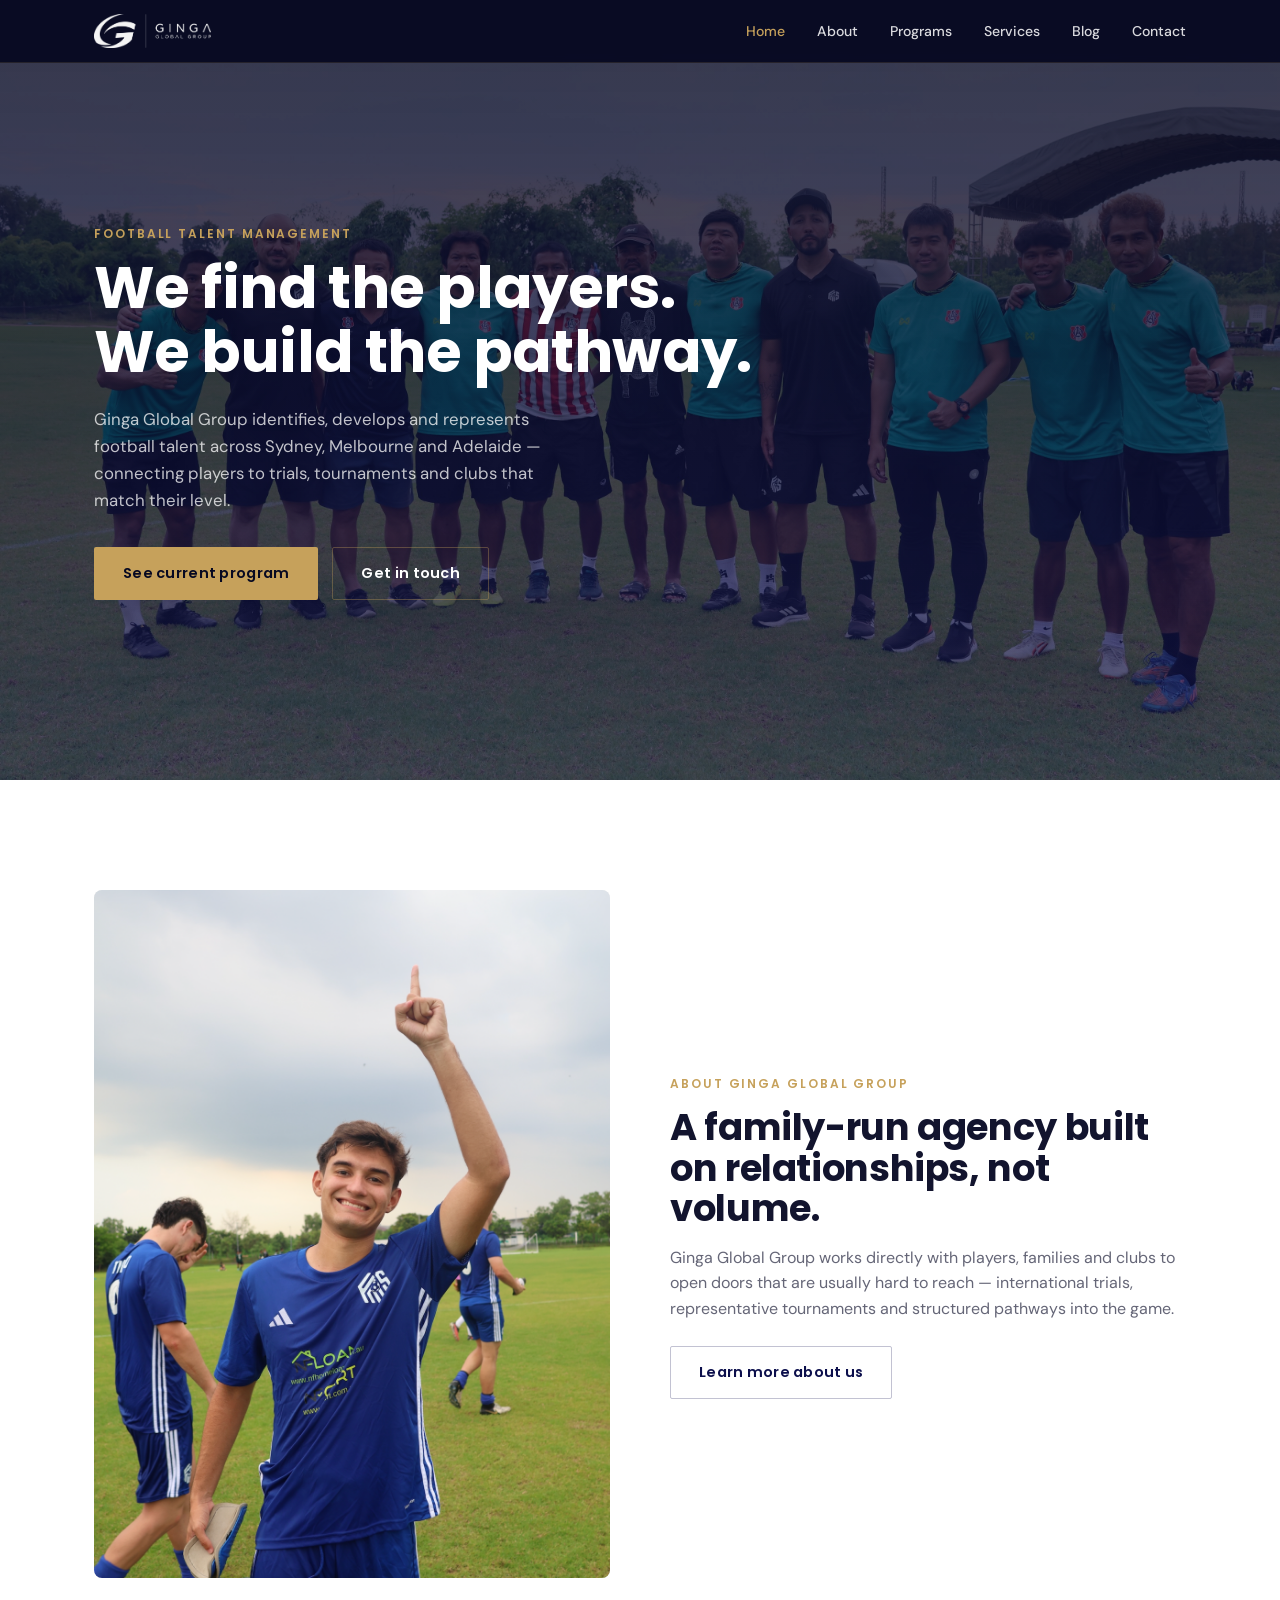
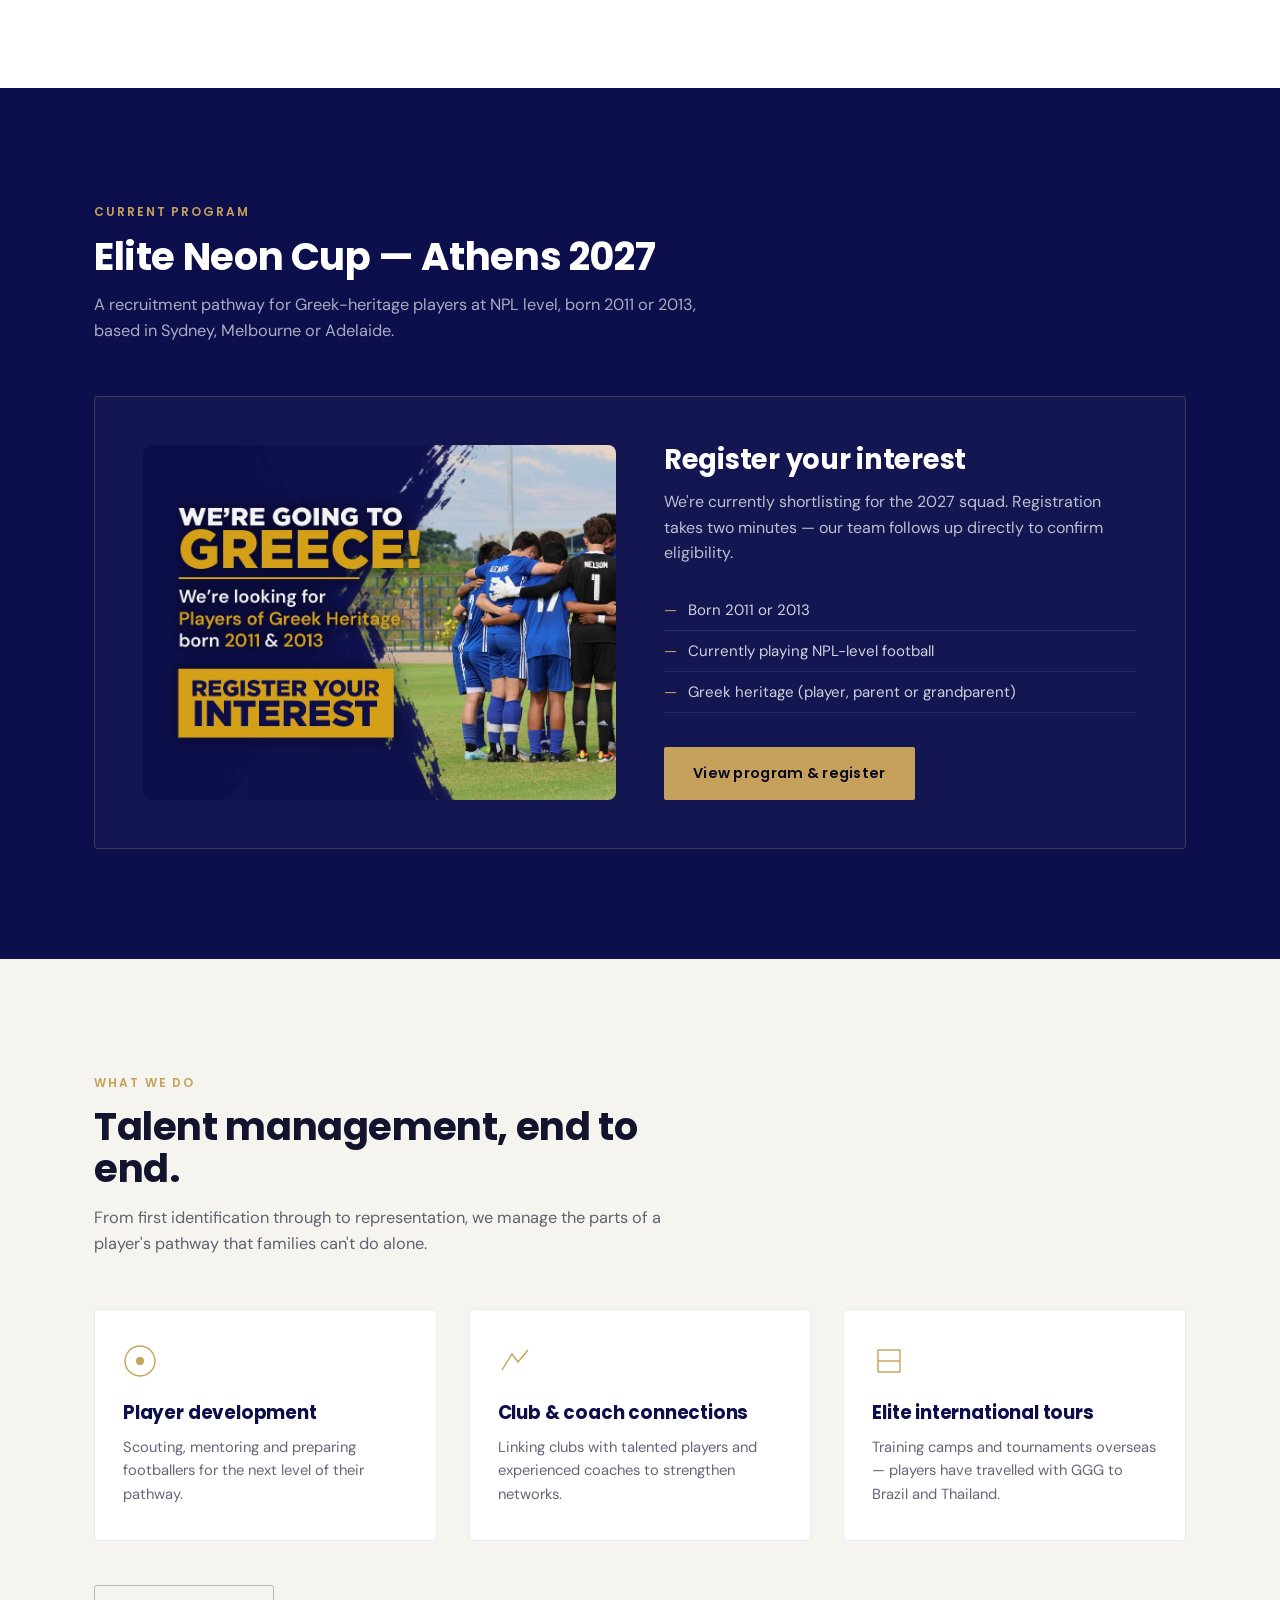
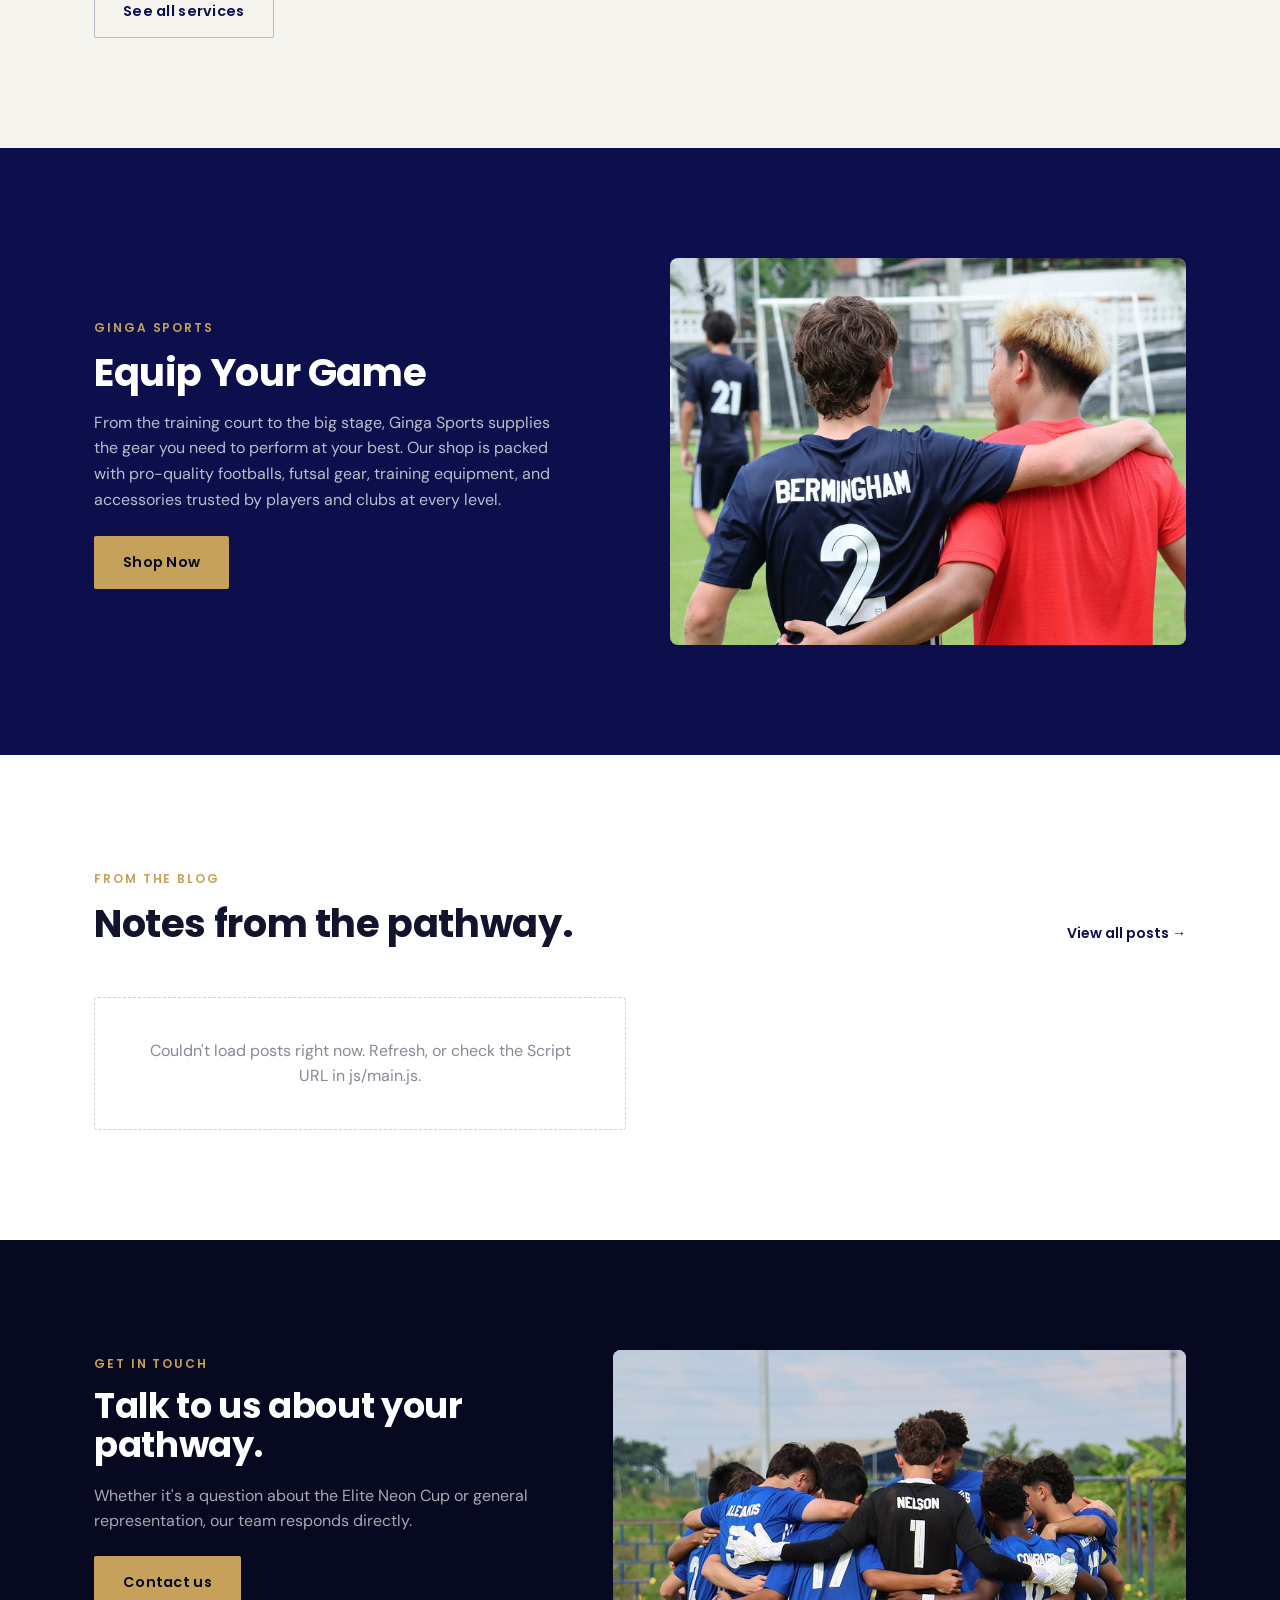
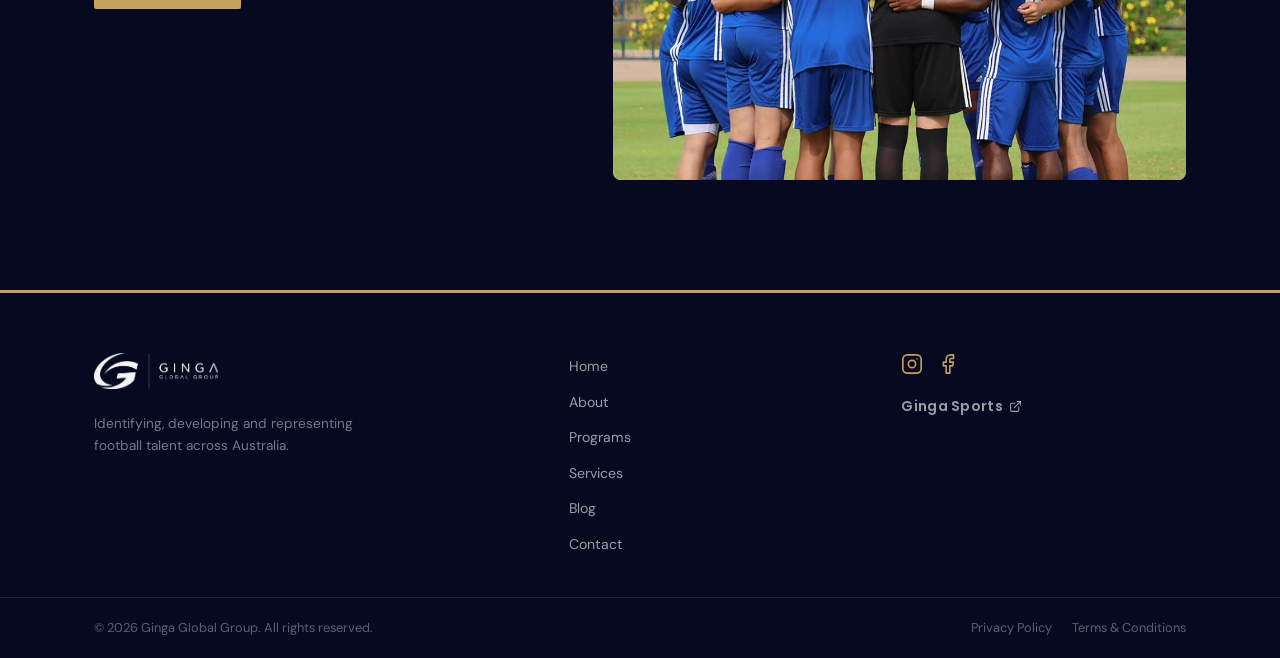
==== index.html @ 96facc1e "Add site-wide footer and Privacy Policy / Terms & Conditions pages - New .site-footer: navy bg, gold" ====
<!DOCTYPE html>
<html lang="en">
<head>
<meta charset="UTF-8">
<link rel="icon" type="image/png" href="/favicon.png">
<meta name="viewport" content="width=device-width, initial-scale=1.0">
<title>Ginga Global Group | Football Talent Management</title>
<meta name="description" content="Ginga Global Group identifies, develops and represents football talent across Sydney, Melbourne and Adelaide.">
<link rel="preconnect" href="https://fonts.googleapis.com">
<link rel="preconnect" href="https://fonts.gstatic.com" crossorigin>
<link href="https://fonts.googleapis.com/css2?family=Poppins:wght@500;600;700;800&family=DM+Sans:wght@400;500;700&display=swap" rel="stylesheet">
<link rel="stylesheet" href="css/style.css">
</head>
<body>

<header>
  <nav class="nav">
    <a href="/" class="logo-link">
      <img src="images/logo.png" alt="Ginga Global Group logo" class="logo-img" onerror="this.style.display='none'; this.nextElementSibling.style.display='inline-block';">
      <span class="logo-text" style="display:none;">GINGA <span>GLOBAL GROUP</span></span>
    </a>
    <ul class="nav-links">
      <li><a href="/" class="active">Home</a></li>
      <li><a href="about">About</a></li>
      <li><a href="programs">Programs</a></li>
      <li><a href="services">Services</a></li>
      <li><a href="blog">Blog</a></li>
      <li><a href="contact">Contact</a></li>
    </ul>
    <button class="nav-toggle" id="navToggle" aria-label="Open menu"><span></span><span></span><span></span></button>
  </nav>
</header>

<section class="hero" style="background: linear-gradient(to bottom, rgba(7,9,33,0.80) 0%, rgba(12,15,76,0.65) 100%), url('images/home-hero-bg.jpg') center/cover no-repeat;">
  <div class="wrap" style="grid-template-columns:1fr;">
    <div style="max-width:680px;">
      <span class="eyebrow">Football Talent Management</span>
      <h1>We find the players.<br>We build the pathway.</h1>
      <p>Ginga Global Group identifies, develops and represents football talent across Sydney, Melbourne and Adelaide — connecting players to trials, tournaments and clubs that match their level.</p>
      <div class="hero-actions">
        <a href="elite-neon-cup" class="btn btn-gold">See current program</a>
        <a href="contact" class="btn btn-outline">Get in touch</a>
      </div>
    </div>
  </div>
</section>

<section class="about">
  <div class="wrap">
    <div class="about-grid">
      <div class="img-slot" style="--ar:3/4;">
        <img src="images/home-about.webp" alt="Ginga Global Group players training" style="object-position: center top;" onerror="this.style.display='none'; this.nextElementSibling.style.display='flex';">
        <div class="img-slot-label"><b>images/home-about.webp</b><span>1000×750px</span></div>
      </div>
      <div>
        <span class="eyebrow">About Ginga Global Group</span>
        <h2 style="font-size:clamp(1.8rem,3vw,2.3rem); margin-bottom:16px;">A family-run agency built on relationships, not volume.</h2>
        <p style="color:rgba(18,20,46,0.65);">Ginga Global Group works directly with players, families and clubs to open doors that are usually hard to reach — international trials, representative tournaments and structured pathways into the game.</p>
        <a href="about" class="btn btn-outline-dark" style="margin-top:24px;">Learn more about us</a>
      </div>
    </div>
  </div>
</section>

<section class="programs" id="programs">
  <div class="wrap light-on-dark">
    <div class="sec-head">
      <span class="eyebrow">Current Program</span>
      <h2>Elite Neon Cup — Athens 2027</h2>
      <p>A recruitment pathway for Greek-heritage players at NPL level, born 2011 or 2013, based in Sydney, Melbourne or Adelaide.</p>
    </div>
    <div class="program-card">
      <div class="img-slot" style="--ar:4/3;">
        <img src="images/home-elite-neon-cup.jpg" alt="Elite Neon Cup players" style="object-position: 11% 41%;" onerror="this.style.display='none'; this.nextElementSibling.style.display='flex';">
        <div class="img-slot-label"><b>images/home-elite-neon-cup.jpg</b><span>800×600px</span></div>
      </div>
      <div>
        <h3>Register your interest</h3>
        <p>We're currently shortlisting for the 2027 squad. Registration takes two minutes — our team follows up directly to confirm eligibility.</p>
        <ul class="criteria-list">
          <li>Born 2011 or 2013</li>
          <li>Currently playing NPL-level football</li>
          <li>Greek heritage (player, parent or grandparent)</li>
        </ul>
        <a href="elite-neon-cup" class="btn btn-gold" style="margin-top:10px;">View program &amp; register</a>
      </div>
    </div>
  </div>
</section>

<section class="services">
  <div class="wrap">
    <div class="sec-head">
      <span class="eyebrow">What We Do</span>
      <h2>Talent management, end to end.</h2>
      <p>From first identification through to representation, we manage the parts of a player's pathway that families can't do alone.</p>
    </div>
    <div class="service-grid">
      <div class="service-card">
        <svg class="service-mark" viewBox="0 0 34 34" fill="none"><circle cx="17" cy="17" r="15" stroke="#C6A15B" stroke-width="1.4"/><circle cx="17" cy="17" r="4" fill="#C6A15B"/></svg>
        <h3>Player development</h3>
        <p>Scouting, mentoring and preparing footballers for the next level of their pathway.</p>
      </div>
      <div class="service-card">
        <svg class="service-mark" viewBox="0 0 34 34" fill="none"><path d="M4 26 L14 10 L20 18 L30 6" stroke="#C6A15B" stroke-width="1.4" fill="none"/></svg>
        <h3>Club &amp; coach connections</h3>
        <p>Linking clubs with talented players and experienced coaches to strengthen networks.</p>
      </div>
      <div class="service-card">
        <svg class="service-mark" viewBox="0 0 34 34" fill="none"><rect x="6" y="6" width="22" height="22" stroke="#C6A15B" stroke-width="1.4"/><line x1="6" y1="17" x2="28" y2="17" stroke="#C6A15B" stroke-width="1.4"/></svg>
        <h3>Elite international tours</h3>
        <p>Training camps and tournaments overseas — players have travelled with GGG to Brazil and Thailand.</p>
      </div>
    </div>
    <a href="services" class="btn btn-outline-dark" style="margin-top:44px;">See all services</a>
  </div>
</section>

<section class="equip">
  <div class="wrap light-on-dark">
    <div class="equip-grid">
      <div>
        <span class="eyebrow">Ginga Sports</span>
        <h2>Equip Your Game</h2>
        <p>From the training court to the big stage, Ginga Sports supplies the gear you need to perform at your best. Our shop is packed with pro-quality footballs, futsal gear, training equipment, and accessories trusted by players and clubs at every level.</p>
        <a href="https://gingasports.com.au" class="btn btn-gold" style="margin-top:24px;" target="_blank" rel="noopener noreferrer">Shop Now</a>
      </div>
      <div class="img-slot" style="--ar:4/3;">
        <img src="images/home-equip.png" alt="Ginga Sports equipment" style="object-position: 61% 13%;" onerror="this.style.display='none'; this.nextElementSibling.style.display='flex';">
        <div class="img-slot-label"><b>images/home-equip.png</b><span>800×600px</span></div>
      </div>
    </div>
  </div>
</section>

<section class="blog">
  <div class="wrap">
    <div class="sec-head-row">
      <div class="sec-head" style="margin-bottom:0;">
        <span class="eyebrow">From the Blog</span>
        <h2>Notes from the pathway.</h2>
      </div>
      <a href="blog" class="btn-text">View all posts →</a>
    </div>
    <div class="blog-grid" id="blogGrid">
      <div class="blog-empty">Loading posts…</div>
    </div>
  </div>
</section>

<section class="contact">
  <div class="wrap">
    <div class="contact-info">
      <span class="eyebrow">Get In Touch</span>
      <h2 style="font-size:clamp(1.7rem,3vw,2.2rem); margin-bottom:18px;">Talk to us about your pathway.</h2>
      <p>Whether it's a question about the Elite Neon Cup or general representation, our team responds directly.</p>
      <a href="contact" class="btn btn-gold">Contact us</a>
    </div>
    <div class="img-slot" style="--ar:4/3;">
      <img src="images/home-contact.jpg" alt="Ginga Global Group team" style="object-position: 51% 27%;" onerror="this.style.display='none'; this.nextElementSibling.style.display='flex';">
      <div class="img-slot-label"><b>images/home-contact.jpg</b><span>800×600px</span></div>
    </div>
  </div>
</section>

<footer class="site-footer">
  <div class="footer-top">
    <div class="wrap footer-grid">
      <div class="footer-brand">
        <a href="/" class="logo-link">
          <img src="images/logo.png" alt="Ginga Global Group" class="logo-img" onerror="this.style.display='none'; this.nextElementSibling.style.display='inline-block';">
          <span class="logo-text" style="display:none;">GINGA <span>GLOBAL GROUP</span></span>
        </a>
        <p class="footer-tagline">Identifying, developing and representing football talent across Australia.</p>
      </div>
      <nav class="footer-nav" aria-label="Footer">
        <ul>
          <li><a href="/">Home</a></li>
          <li><a href="about">About</a></li>
          <li><a href="programs">Programs</a></li>
          <li><a href="services">Services</a></li>
          <li><a href="blog">Blog</a></li>
          <li><a href="contact">Contact</a></li>
        </ul>
      </nav>
      <div class="footer-connect">
        <div class="footer-social">
          <a href="https://instagram.com/gingaglobalgroup" target="_blank" rel="noopener noreferrer" aria-label="Instagram" class="footer-icon">
            <svg width="22" height="22" viewBox="0 0 24 24" fill="none" stroke="currentColor" stroke-width="1.75" stroke-linecap="round" stroke-linejoin="round" aria-hidden="true"><rect x="2" y="2" width="20" height="20" rx="5" ry="5"/><circle cx="12" cy="12" r="4"/><circle cx="17.5" cy="6.5" r="0.75" fill="currentColor" stroke="none"/></svg>
          </a>
          <a href="https://facebook.com/gingaglobalgroup" target="_blank" rel="noopener noreferrer" aria-label="Facebook" class="footer-icon">
            <svg width="22" height="22" viewBox="0 0 24 24" fill="none" stroke="currentColor" stroke-width="1.75" stroke-linecap="round" stroke-linejoin="round" aria-hidden="true"><path d="M18 2h-3a5 5 0 0 0-5 5v3H7v4h3v8h4v-8h3l1-4h-4V7a1 1 0 0 1 1-1h3z"/></svg>
          </a>
        </div>
        <a href="https://gingasports.com.au" target="_blank" rel="noopener noreferrer" class="footer-external">
          Ginga Sports
          <svg width="13" height="13" viewBox="0 0 24 24" fill="none" stroke="currentColor" stroke-width="2" stroke-linecap="round" stroke-linejoin="round" aria-hidden="true"><path d="M18 13v6a2 2 0 0 1-2 2H5a2 2 0 0 1-2-2V8a2 2 0 0 1 2-2h6"/><polyline points="15 3 21 3 21 9"/><line x1="10" y1="14" x2="21" y2="3"/></svg>
        </a>
      </div>
    </div>
  </div>
  <div class="footer-bottom">
    <div class="wrap footer-bottom-inner">
      <p>&copy; 2026 Ginga Global Group. All rights reserved.</p>
      <div class="footer-legal">
        <a href="privacy-policy">Privacy Policy</a>
        <a href="terms-conditions">Terms &amp; Conditions</a>
      </div>
    </div>
  </div>
</footer>

<script src="js/main.js"></script>
<script src="js/blog.js"></script>
</body>
</html>
---- css/style.css ----
:root{
  --navy: #0C0F4C;
  --navy-deep: #070921;
  --white: #FFFFFF;
  --cream: #F5F4EF;
  --gold: #C6A15B;
  --gold-soft: rgba(198,161,91,0.35);
  --ink: #12142E;
  --font-head: 'Poppins', 'Gotham', sans-serif;
  --font-body: 'DM Sans', sans-serif;
}

*{margin:0;padding:0;box-sizing:border-box;}
html{scroll-behavior:smooth;}
body{
  font-family:var(--font-body);
  color:var(--ink);
  background:var(--white);
  line-height:1.6;
  -webkit-font-smoothing:antialiased;
}
h1,h2,h3,h4{font-family:var(--font-head); line-height:1.1; letter-spacing:-0.01em;}
a{color:inherit;text-decoration:none;}
img{max-width:100%;display:block;}
section{position:relative;}
.wrap{max-width:1140px;margin:0 auto;padding:0 24px;}
.eyebrow{
  font-family:var(--font-head);
  font-size:0.75rem;
  font-weight:600;
  letter-spacing:0.16em;
  text-transform:uppercase;
  color:var(--gold);
  display:inline-block;
  margin-bottom:14px;
}
.btn{
  display:inline-flex;
  align-items:center;
  gap:8px;
  padding:14px 28px;
  border-radius:2px;
  font-family:var(--font-head);
  font-weight:600;
  font-size:0.9rem;
  letter-spacing:0.02em;
  cursor:pointer;
  border:1px solid transparent;
  transition:all .2s ease;
}
.btn-gold{background:var(--gold); color:var(--navy-deep);}
.btn-gold:hover{background:#d6b476;}
.btn-outline{background:transparent; border-color:var(--gold-soft); color:var(--white);}
.btn-outline:hover{border-color:var(--gold); background:rgba(198,161,91,0.08);}
.btn-outline-dark{background:transparent; border:1px solid rgba(12,15,76,0.25); color:var(--navy);}
.btn-outline-dark:hover{border-color:var(--navy);}
.btn-text{font-family:var(--font-head); font-weight:600; font-size:0.88rem; color:var(--navy); display:inline-flex; align-items:center; gap:6px;}
.light-on-dark .btn-text{color:var(--gold);}

/* ---------- header ---------- */
header{
  position:fixed; top:0; left:0; right:0; z-index:100;
  background:rgba(7,9,33,0.94);
  backdrop-filter:blur(6px);
  border-bottom:1px solid rgba(198,161,91,0.15);
}
.nav{display:flex; align-items:center; justify-content:space-between; padding:14px 24px; max-width:1140px; margin:0 auto;}
.logo-link{display:flex; align-items:center; gap:10px;}
.logo-img{height:34px; width:auto; display:block;}
.logo-text{font-family:var(--font-head); font-weight:700; color:var(--white); font-size:1rem; letter-spacing:0.04em;}
.logo-text span{color:var(--gold);}
.nav-links{display:flex; gap:32px; list-style:none;}
.nav-links a{color:var(--white); font-size:0.88rem; font-weight:500; opacity:0.85; transition:opacity .2s;}
.nav-links a:hover, .nav-links a.active{opacity:1; color:var(--gold);}
.nav-toggle{display:none; flex-direction:column; gap:5px; cursor:pointer; background:none; border:none;}
.nav-toggle span{width:22px; height:2px; background:var(--white);}

/* ---------- page header (inner pages) ---------- */
.page-hero{
  background:linear-gradient(180deg, var(--navy-deep), var(--navy) 90%);
  color:var(--white);
  padding:160px 0 80px;
}
.page-hero h1{font-size:clamp(2.1rem,4vw,3rem); font-weight:700; margin-bottom:16px;}
.page-hero p{color:rgba(255,255,255,0.7); max-width:560px; font-size:1.02rem;}
.breadcrumb{font-size:0.8rem; color:rgba(255,255,255,0.5); margin-bottom:18px;}
.breadcrumb a{color:var(--gold);}

/* ---------- hero (home) ---------- */
.hero{
  background:linear-gradient(180deg, var(--navy-deep), var(--navy) 60%, var(--navy));
  color:var(--white);
  padding:220px 0 180px;
  overflow:hidden;
}
.hero .wrap{display:grid; grid-template-columns:1.1fr 0.9fr; gap:40px; align-items:center;}
.hero h1{font-size:clamp(2.4rem, 5vw, 3.6rem); font-weight:700; margin-bottom:22px;}
.hero p{font-size:1.05rem; color:rgba(255,255,255,0.75); max-width:480px; margin-bottom:34px;}
.hero-actions{display:flex; gap:14px; flex-wrap:wrap;}
.pitch-graphic{position:relative; height:380px;}
.pitch-graphic svg{width:100%; height:100%;}

/* ---------- section headings ---------- */
.sec-head{max-width:620px; margin-bottom:52px;}
.sec-head h2{font-size:clamp(1.8rem,3vw,2.4rem); font-weight:700;}
.sec-head p{color:rgba(18,20,46,0.65); margin-top:14px; font-size:1.02rem;}
.sec-head-row{display:flex; justify-content:space-between; align-items:flex-end; gap:24px; margin-bottom:52px; flex-wrap:wrap;}
.light-on-dark .sec-head h2, .light-on-dark .sec-head p{color:var(--white);}
.light-on-dark .sec-head p{color:rgba(255,255,255,0.65);}

/* ---------- image placeholder system ---------- */
.img-slot{
  position:relative;
  aspect-ratio:var(--ar, 4/3);
  border-radius:8px;
  overflow:hidden;
  background:var(--cream);
}
.img-slot img{width:100%; height:100%; object-fit:cover; display:block;}
.img-slot-label{
  display:none;
  position:absolute; inset:0;
  align-items:center; justify-content:center; flex-direction:column; gap:4px;
  text-align:center; padding:16px;
  background:var(--cream);
  color:var(--navy);
  font-size:0.78rem;
}
.img-slot-label b{font-family:var(--font-head); font-size:0.72rem; letter-spacing:0.04em; color:var(--navy);}
.img-slot-label span{color:rgba(18,20,46,0.5); font-size:0.7rem;}
.light-on-dark .img-slot{background:rgba(255,255,255,0.04);}
.light-on-dark .img-slot-label{background:rgba(255,255,255,0.04); color:var(--white);}
.light-on-dark .img-slot-label span{color:rgba(255,255,255,0.45);}

/* ---------- about ---------- */
.about{padding:110px 0; background:var(--white);}
.about-grid{display:grid; grid-template-columns:1fr 1fr; gap:60px; align-items:center;}
.about-stat{border-top:1px solid rgba(12,15,76,0.12); padding-top:16px; margin-top:26px;}
.about-stat b{font-family:var(--font-head); display:block; font-size:1.6rem; color:var(--navy);}
.about-stat span{font-size:0.85rem; color:rgba(18,20,46,0.55);}
.stat-row{display:grid; grid-template-columns:1fr 1fr; gap:20px; margin-top:30px;}

.team-grid{display:grid; grid-template-columns:1fr 1fr; gap:40px; margin-top:20px;}
.team-card h3{font-size:1.25rem; color:var(--navy); margin:18px 0 2px;}
.team-card .role{color:var(--gold); font-size:0.8rem; font-weight:600; letter-spacing:0.06em; text-transform:uppercase; margin-bottom:14px; display:block;}
.team-card p{font-size:0.92rem; color:rgba(18,20,46,0.65);}

.story-grid{display:grid; grid-template-columns:1fr 1fr; gap:32px; margin-top:20px;}
.story-card{border:1px solid rgba(12,15,76,0.1); border-radius:4px; overflow:hidden;}
.story-card .story-body{padding:24px;}
.story-card h3{font-size:1.1rem; color:var(--navy);}
.story-card .meta{font-size:0.78rem; color:var(--gold); margin:4px 0 12px; font-weight:600; letter-spacing:0.03em;}
.story-card p{font-size:0.88rem; color:rgba(18,20,46,0.65);}

/* ---------- programs ---------- */
.programs{background:var(--navy); color:var(--white); padding:110px 0;}
.program-card{
  background:rgba(255,255,255,0.03);
  border:1px solid rgba(198,161,91,0.25);
  border-radius:4px;
  padding:48px;
  display:grid;
  grid-template-columns:1fr 1fr;
  gap:48px;
}
.program-card h3{font-size:1.7rem; margin-bottom:14px;}
.program-card p{color:rgba(255,255,255,0.72); margin-bottom:20px;}
.criteria-list{list-style:none; margin:24px 0;}
.criteria-list li{padding:8px 0 8px 24px; position:relative; color:rgba(255,255,255,0.8); font-size:0.94rem; border-bottom:1px solid rgba(255,255,255,0.08);}
.criteria-list li:before{content:"—"; position:absolute; left:0; color:var(--gold);}

/* ---------- forms ---------- */
form{display:flex; flex-direction:column; gap:14px;}
.form-row{display:grid; grid-template-columns:1fr 1fr; gap:14px;}
label{font-size:0.78rem; font-weight:500; letter-spacing:0.03em; text-transform:uppercase; color:rgba(255,255,255,0.55); margin-bottom:4px; display:block;}
input, select, textarea{
  width:100%;
  padding:12px 14px;
  background:rgba(255,255,255,0.06);
  border:1px solid rgba(255,255,255,0.18);
  border-radius:2px;
  color:var(--white);
  font-family:var(--font-body);
  font-size:0.94rem;
}
input::placeholder, textarea::placeholder{color:rgba(255,255,255,0.35);}
input:focus, select:focus, textarea:focus{outline:2px solid var(--gold); outline-offset:1px; border-color:var(--gold);}
select option{color:#111;}
.checkbox-row{display:flex; align-items:flex-start; gap:10px;}
.checkbox-row input{width:auto; margin-top:3px;}
.checkbox-row label{text-transform:none; font-size:0.85rem; color:rgba(255,255,255,0.7); letter-spacing:0;}
.form-status{font-size:0.85rem; min-height:20px; padding-top:4px;}
.form-status.ok{color:#7fd39a;}
.form-status.err{color:#e08787;}
.honeypot{position:absolute; left:-9999px;}

/* dark-form-on-light variant (used on light-background pages) */
.form-dark label{color:rgba(18,20,46,0.55);}
.form-dark input, .form-dark select, .form-dark textarea{background:var(--white); border-color:rgba(12,15,76,0.18); color:var(--ink);}
.form-dark input::placeholder, .form-dark textarea::placeholder{color:rgba(18,20,46,0.35);}
.form-dark .checkbox-row label{color:rgba(18,20,46,0.7);}

/* ---------- services ---------- */
.services{padding:110px 0; background:var(--cream);}
.service-grid{display:grid; grid-template-columns:repeat(3,1fr); gap:32px;}
.service-card{background:var(--white); padding:34px 28px; border:1px solid rgba(12,15,76,0.08); border-radius:4px;}
.service-card h3{font-size:1.15rem; margin-bottom:12px; color:var(--navy);}
.service-card p{font-size:0.92rem; color:rgba(18,20,46,0.65);}
.service-mark{width:34px; height:34px; margin-bottom:18px;}

.service-detail{display:grid; grid-template-columns:1fr 1fr; gap:48px; align-items:center; padding:70px 0; border-bottom:1px solid rgba(12,15,76,0.08);}
.service-detail:last-child{border-bottom:none;}
.service-detail.reverse .img-slot{order:2;}
.service-detail h2{font-size:1.7rem; color:var(--navy); margin-bottom:16px;}
.service-detail p{color:rgba(18,20,46,0.65); margin-bottom:12px;}

/* ---------- equip ---------- */
.equip{padding:110px 0; background:var(--navy); color:var(--white);}
.equip-grid{display:grid; grid-template-columns:1fr 1fr; gap:60px; align-items:center;}
.equip h2{font-size:clamp(1.8rem,3vw,2.4rem); font-weight:700; margin-bottom:16px;}
.equip p{color:rgba(255,255,255,0.72); max-width:480px;}

/* ---------- blog ---------- */
.blog{padding:110px 0; background:var(--white);}
.blog-grid{display:grid; grid-template-columns:1fr 1fr; gap:28px;}
.blog-card{border:1px solid rgba(12,15,76,0.1); border-radius:4px; overflow:hidden; display:flex; flex-direction:column;}
.blog-card .img-slot{--ar: 16/9; border-radius:0; border-left:none; border-right:none; border-top:none;}
.blog-card .img-slot img{object-position: center 20%;}
.blog-card-body{padding:28px; flex:1; display:flex; flex-direction:column;}
.blog-tag{font-size:0.72rem; font-weight:600; letter-spacing:0.1em; text-transform:uppercase; color:var(--gold); margin-bottom:10px;}
.blog-card h3{font-size:1.25rem; color:var(--navy); margin-bottom:10px;}
.blog-card p{color:rgba(18,20,46,0.65); font-size:0.92rem; margin-bottom:18px;}
.blog-read{font-size:0.85rem; font-weight:600; color:var(--navy); margin-top:auto;}
.blog-empty, .blog-post-empty{padding:40px; text-align:center; color:rgba(18,20,46,0.5); border:1px dashed rgba(12,15,76,0.2); border-radius:4px;}

.post-header{padding:160px 0 50px; background:var(--navy-deep); color:var(--white);}
.post-header .blog-tag{margin-bottom:14px;}
.post-header h1{font-size:clamp(1.9rem,4vw,2.6rem);}
.post-header .post-meta{color:rgba(255,255,255,0.55); font-size:0.85rem; margin-top:14px;}
.post-body{padding:60px 0 100px;}
.post-body .img-slot{--ar:16/9; margin-bottom:40px;}
.post-body .img-slot img{object-position: center 20%;}
.post-content{max-width:720px; margin:0 auto; font-size:1.02rem; color:rgba(18,20,46,0.8);}
.post-content p{margin-bottom:18px;}
.post-content-wrap{max-width:720px; margin:0 auto;}

/* ---------- contact ---------- */
.contact{background:var(--navy-deep); color:var(--white); padding:110px 0;}
.contact .wrap{display:grid; grid-template-columns:0.8fr 1fr; gap:60px;}
.contact-info p{color:rgba(255,255,255,0.65); margin-bottom:22px;}
.contact-line{margin-bottom:14px; font-size:0.95rem;}
.contact-line b{display:block; color:var(--gold); font-size:0.72rem; letter-spacing:0.1em; text-transform:uppercase; margin-bottom:4px;}
.social-row{display:flex; gap:14px; margin-top:24px;}
.social-row a{width:36px; height:36px; border:1px solid rgba(198,161,91,0.4); border-radius:50%; display:flex; align-items:center; justify-content:center; font-size:0.8rem;}
.social-row a:hover{background:var(--gold); color:var(--navy-deep);}

/* ---------- site footer ---------- */
.site-footer{background:var(--navy-deep); border-top:3px solid var(--gold);}
.footer-top{padding:60px 0 40px;}
.footer-grid{display:grid; grid-template-columns:1.5fr 1fr 1fr; gap:48px; align-items:start;}
.footer-brand .logo-img{height:36px; margin-bottom:14px;}
.footer-tagline{color:rgba(255,255,255,0.45); font-size:0.85rem; margin-top:10px; max-width:260px; line-height:1.65;}
.footer-nav ul{list-style:none; display:flex; flex-direction:column; gap:10px; margin:0; padding:0;}
.footer-nav a{color:rgba(255,255,255,0.6); font-size:0.88rem; transition:color .2s;}
.footer-nav a:hover{color:var(--gold);}
.footer-connect{display:flex; flex-direction:column; gap:20px;}
.footer-social{display:flex; gap:14px;}
.footer-icon{color:var(--gold); transition:color .2s; display:flex; align-items:center;}
.footer-icon:hover{color:var(--white);}
.footer-icon svg{width:22px; height:22px;}
.footer-external{display:inline-flex; align-items:center; gap:6px; color:rgba(255,255,255,0.6); font-size:0.88rem; font-family:var(--font-head); font-weight:600; letter-spacing:0.02em; transition:color .2s;}
.footer-external:hover{color:var(--gold);}
.footer-bottom{border-top:1px solid rgba(198,161,91,0.15); padding:20px 0;}
.footer-bottom-inner{display:flex; justify-content:space-between; align-items:center; flex-wrap:wrap; gap:10px;}
.footer-bottom p{color:rgba(255,255,255,0.35); font-size:0.8rem;}
.footer-legal{display:flex; gap:20px;}
.footer-legal a{color:rgba(255,255,255,0.35); font-size:0.8rem; transition:color .2s;}
.footer-legal a:hover{color:var(--gold);}

@media (max-width: 860px){
  .nav-links{display:none;}
  .nav-toggle{display:flex;}
  .hero .wrap, .about-grid, .program-card, .contact .wrap, .team-grid, .story-grid, .service-detail{grid-template-columns:1fr;}
  .service-detail.reverse .img-slot{order:0;}
  .pitch-graphic{height:220px; order:-1;}
  .form-row{grid-template-columns:1fr;}
  .service-grid{grid-template-columns:1fr;}
  .equip-grid{grid-template-columns:1fr;}
  .blog-grid{grid-template-columns:1fr;}
  .hero{padding:160px 0 120px;}
  .stat-row{grid-template-columns:1fr 1fr;}
  .footer-grid{grid-template-columns:1fr; text-align:center;}
  .footer-tagline{max-width:none;}
  .footer-social{justify-content:center;}
  .footer-connect{align-items:center;}
  .footer-bottom-inner{flex-direction:column; text-align:center;}
}

@media (prefers-reduced-motion: reduce){
  html{scroll-behavior:auto;}
  *{transition:none !important;}
}
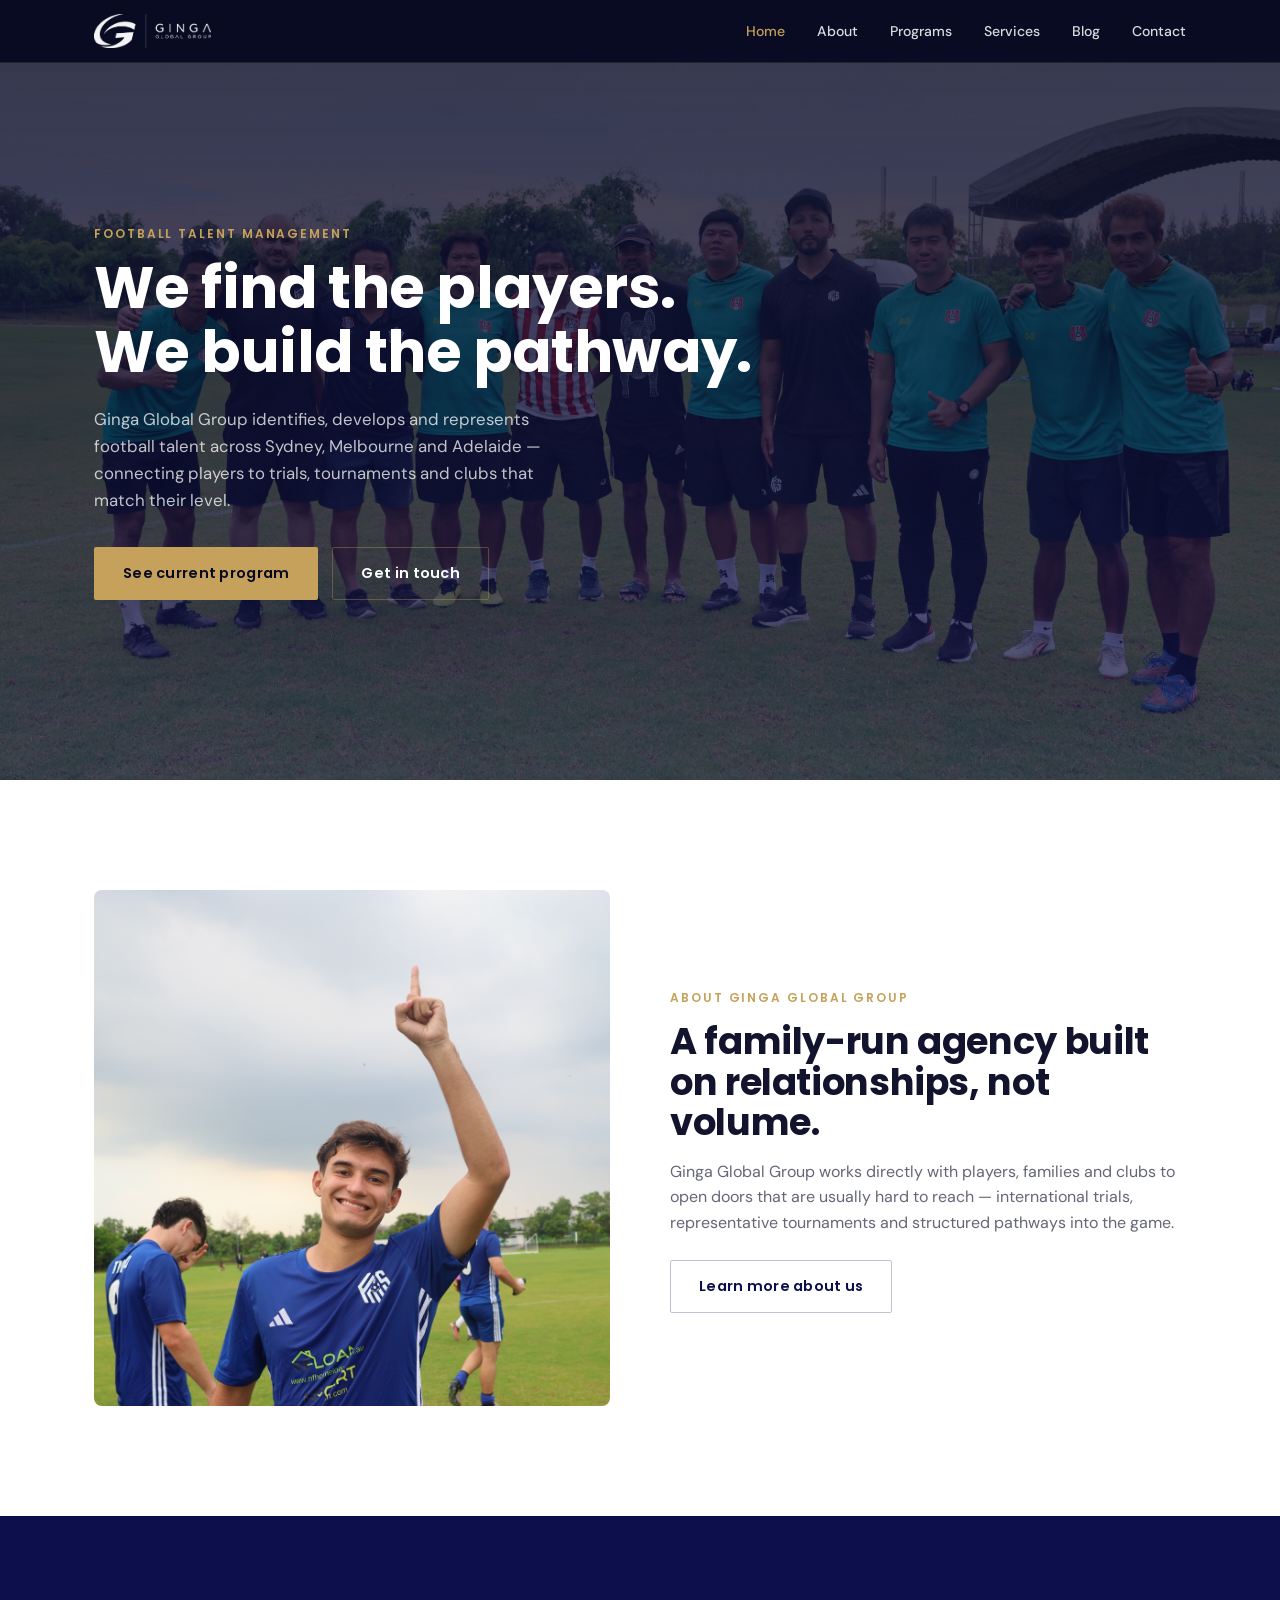
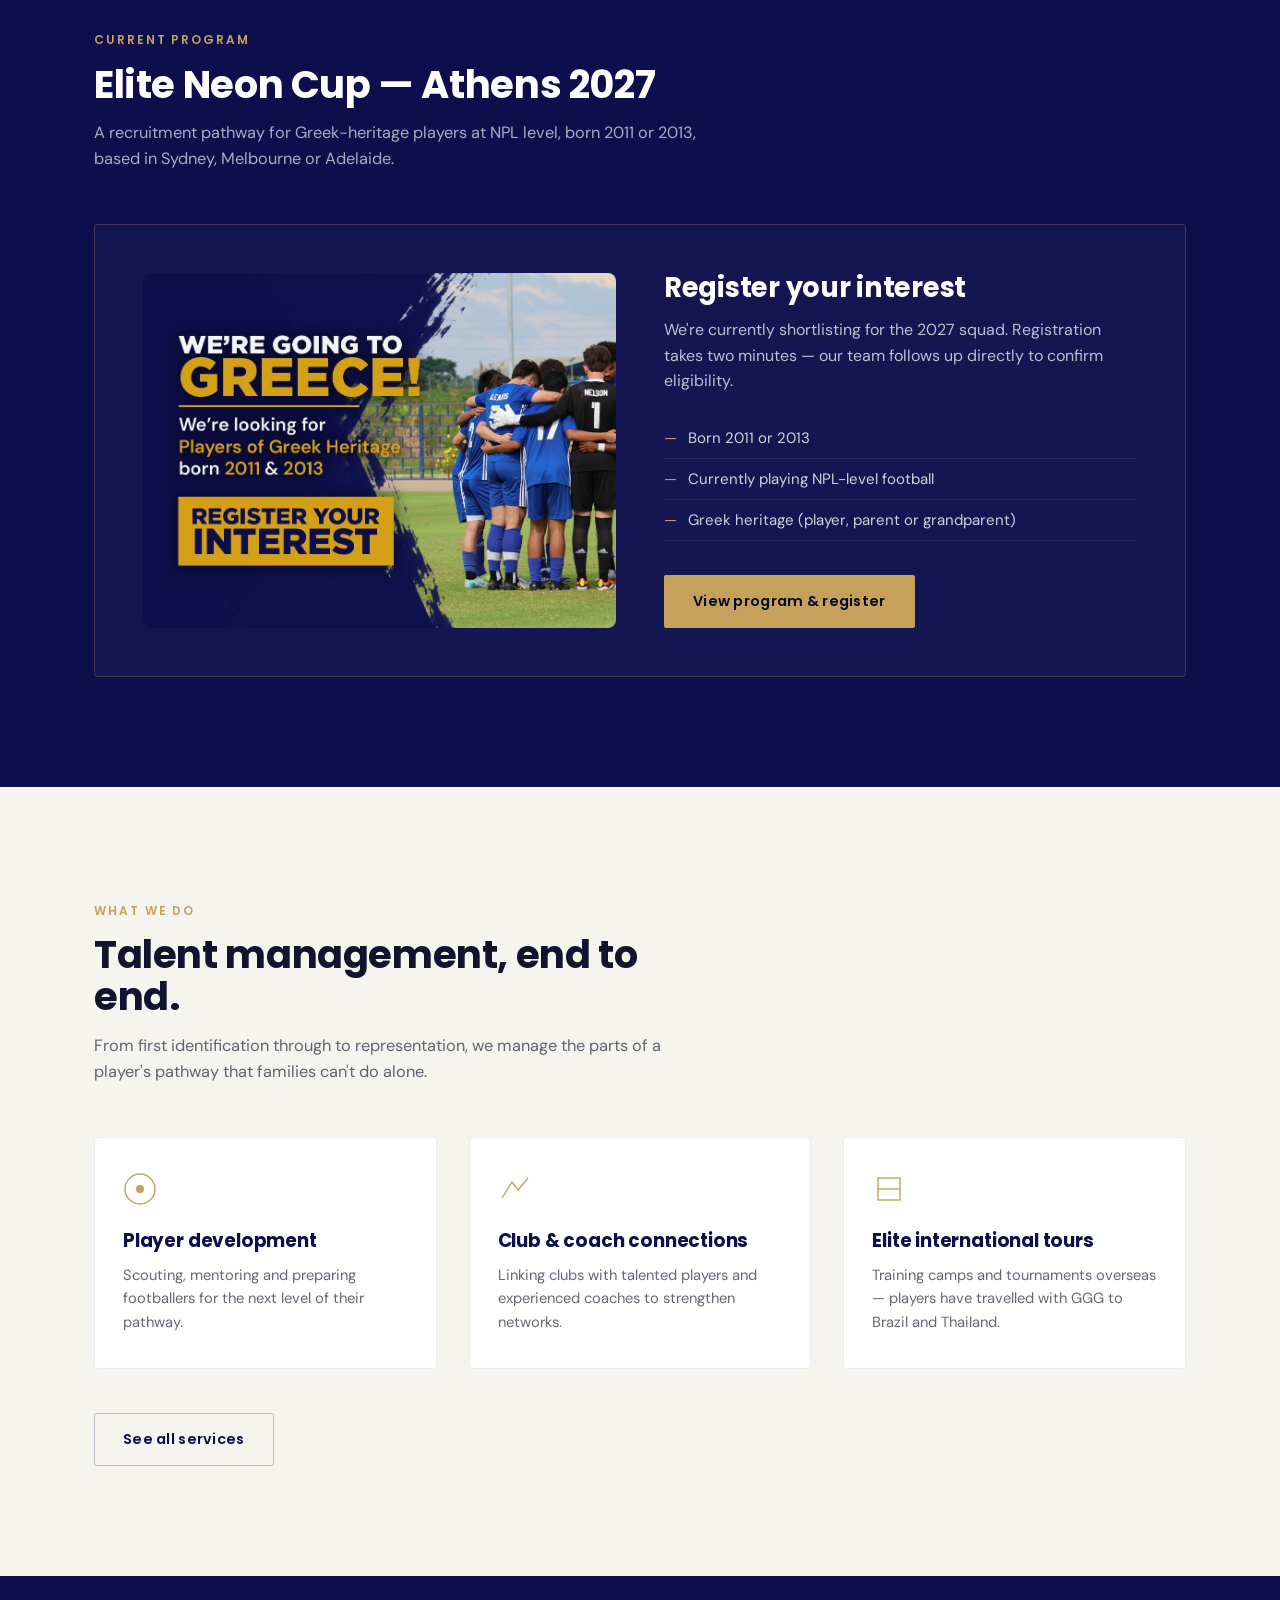
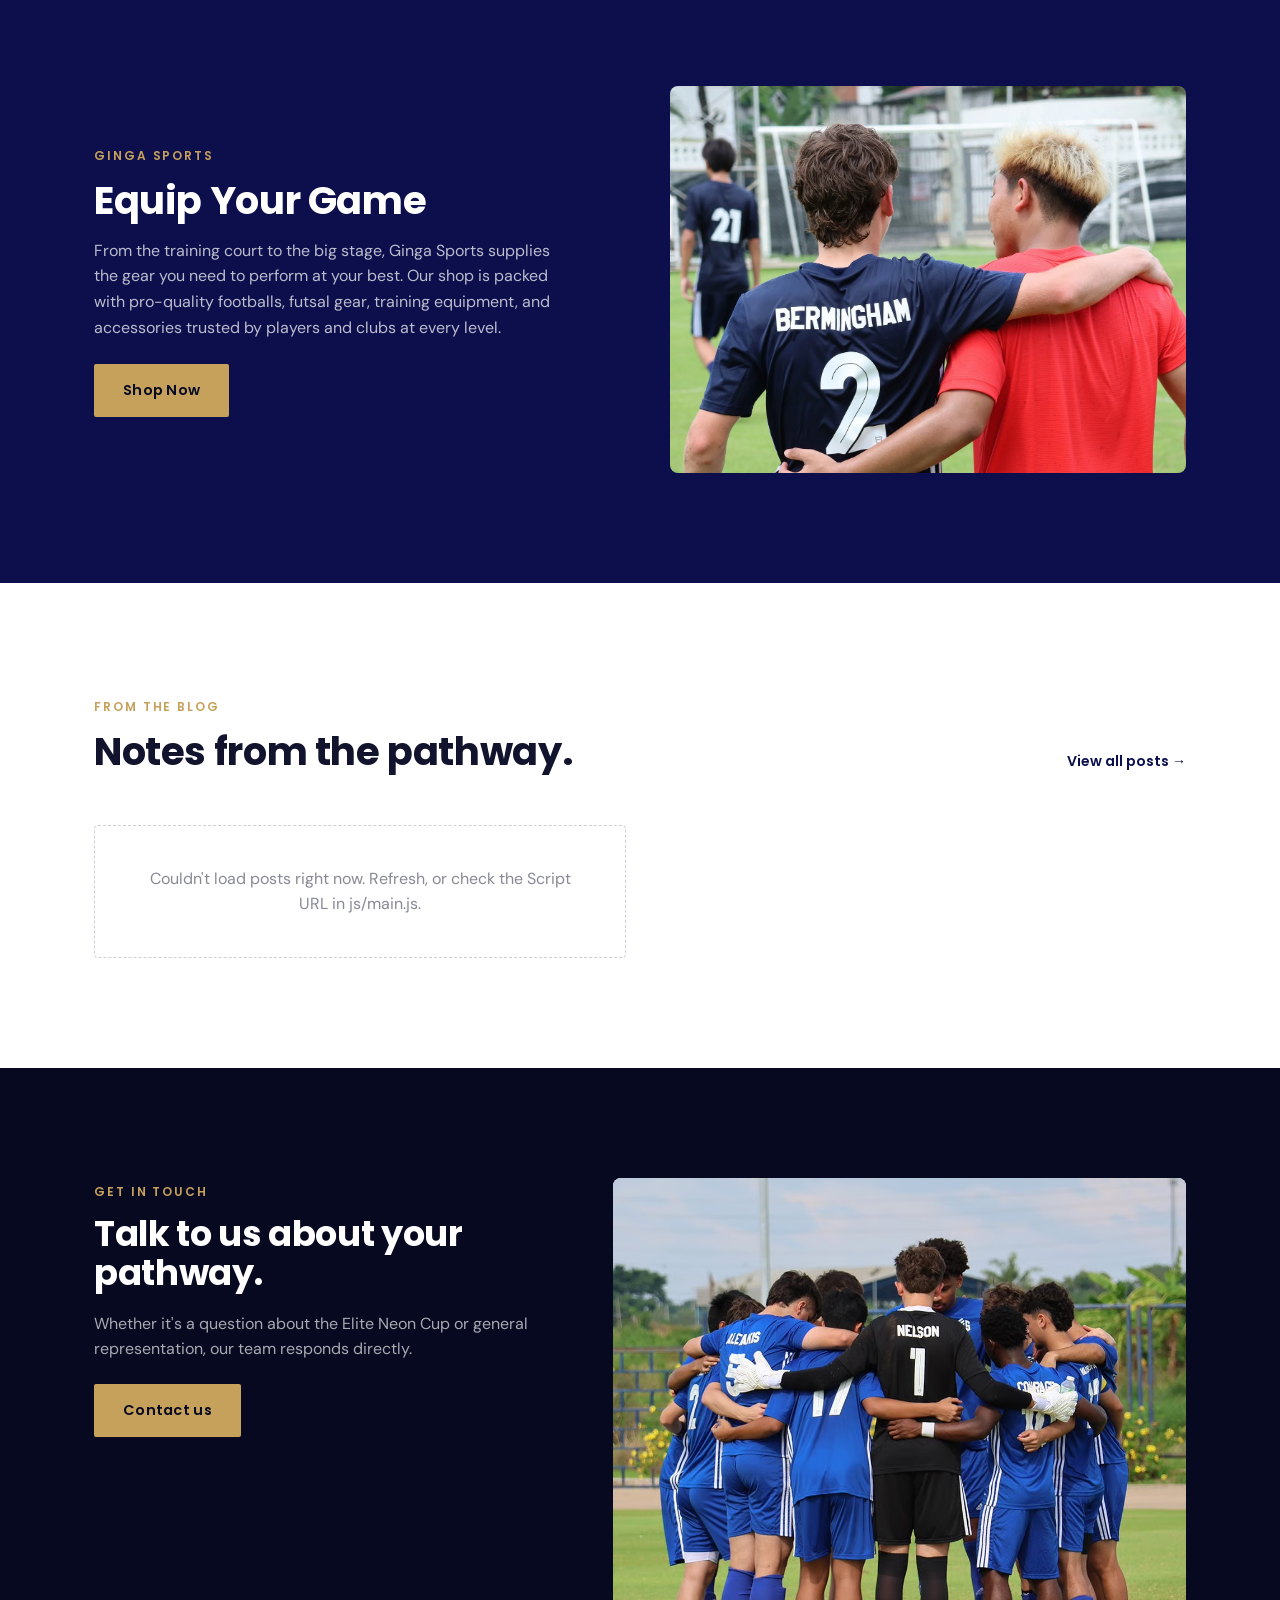
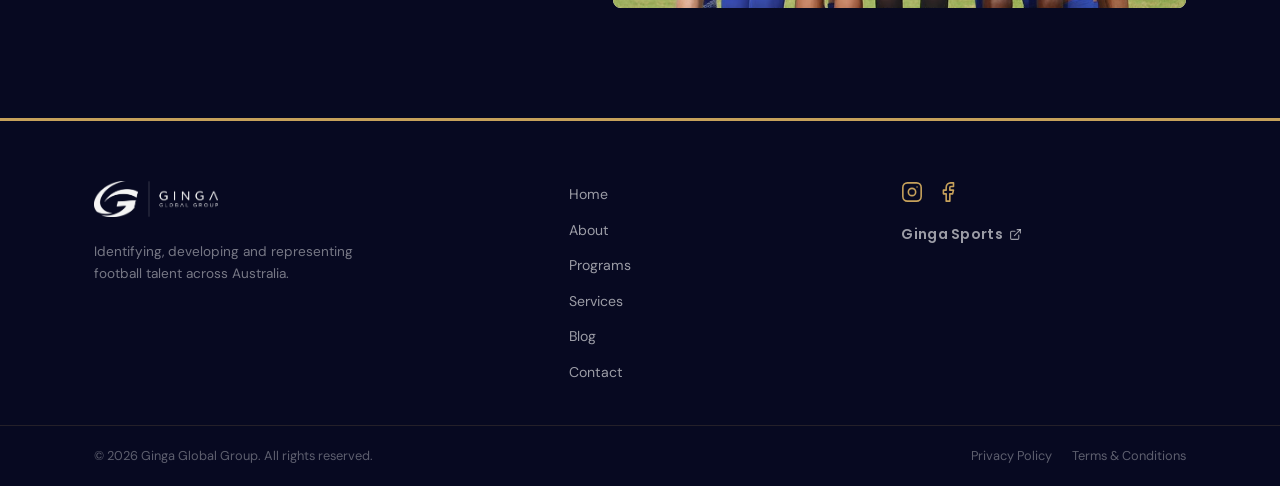
==== commit 1edacbb0: "Shorten home about image to square aspect ratio (3/4 -> 1/1) Co-Authored-By: Claude Sonnet 4.6 <nore" ====
--- a/index.html
+++ b/index.html
@@ -48,7 +48,7 @@
 <section class="about">
   <div class="wrap">
     <div class="about-grid">
-      <div class="img-slot" style="--ar:3/4;">
+      <div class="img-slot" style="--ar:1/1;">
         <img src="images/home-about.webp" alt="Ginga Global Group players training" style="object-position: center top;" onerror="this.style.display='none'; this.nextElementSibling.style.display='flex';">
         <div class="img-slot-label"><b>images/home-about.webp</b><span>1000×750px</span></div>
       </div>
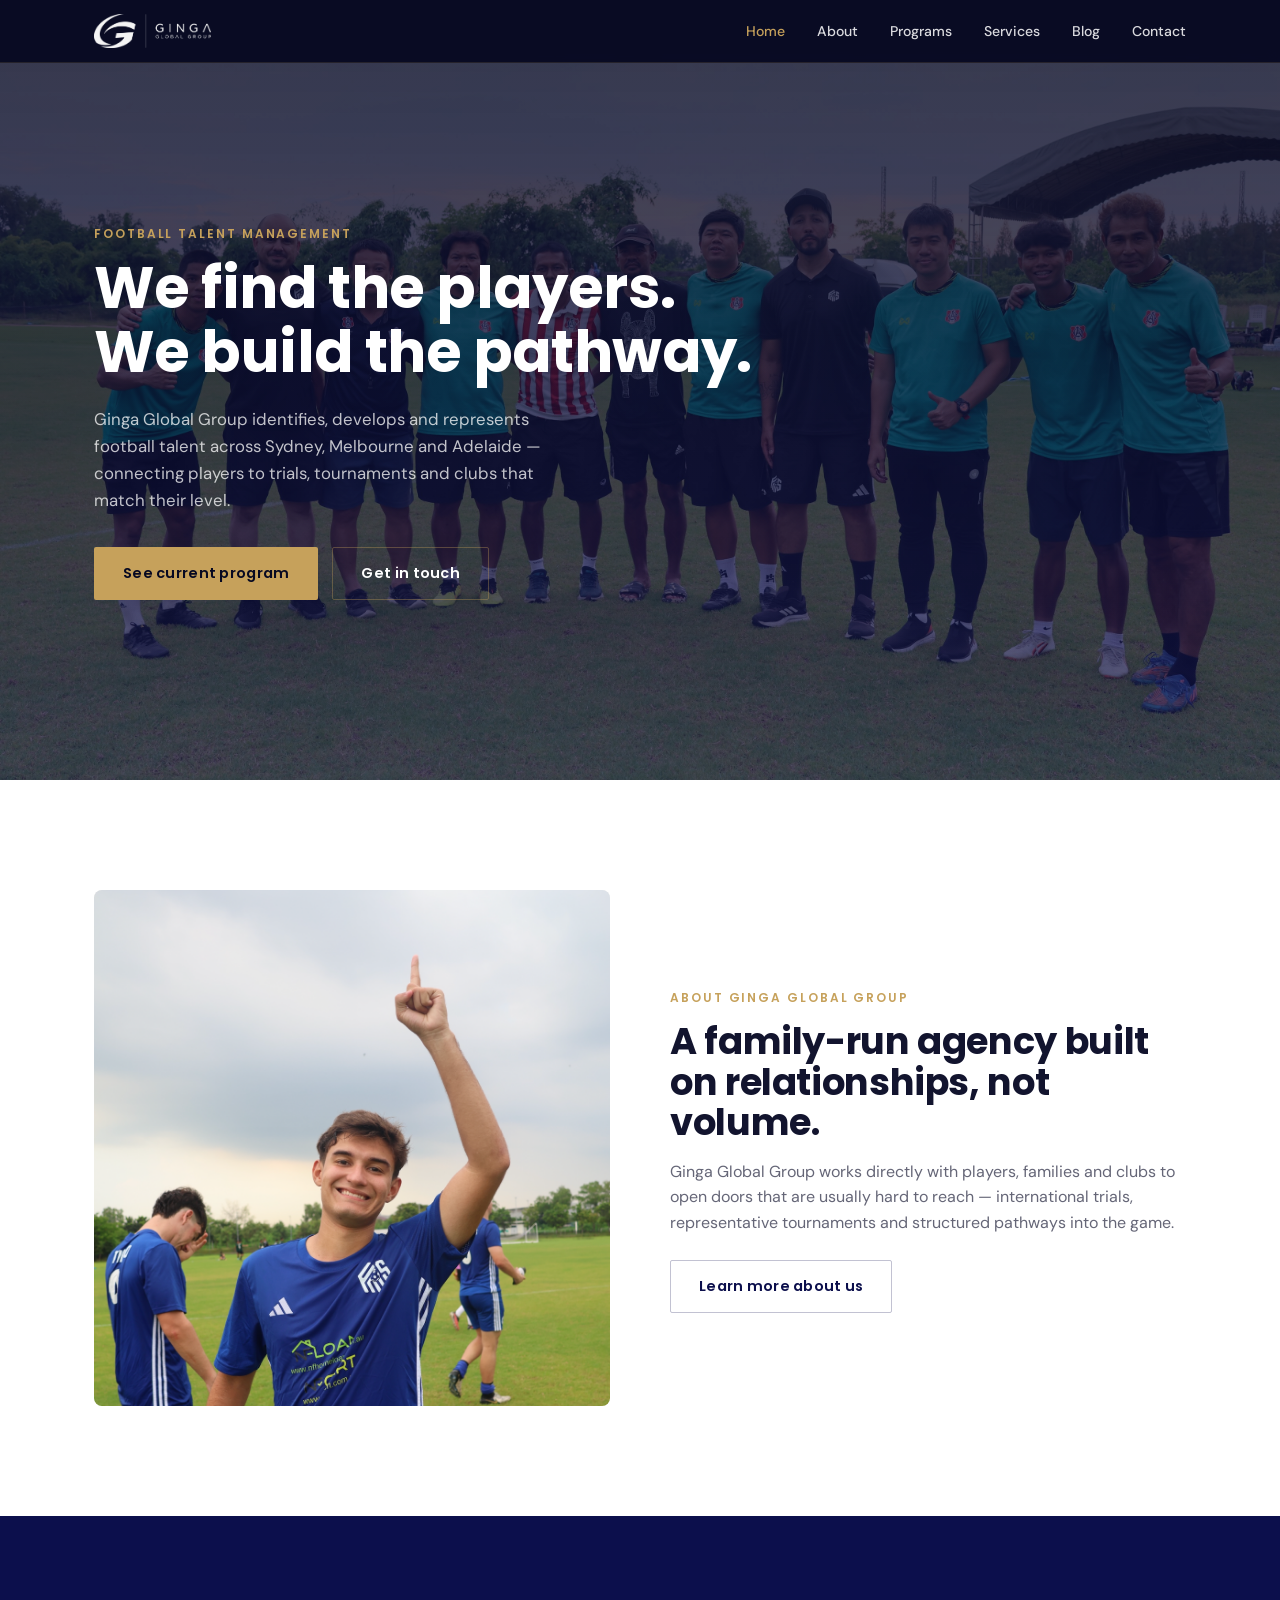
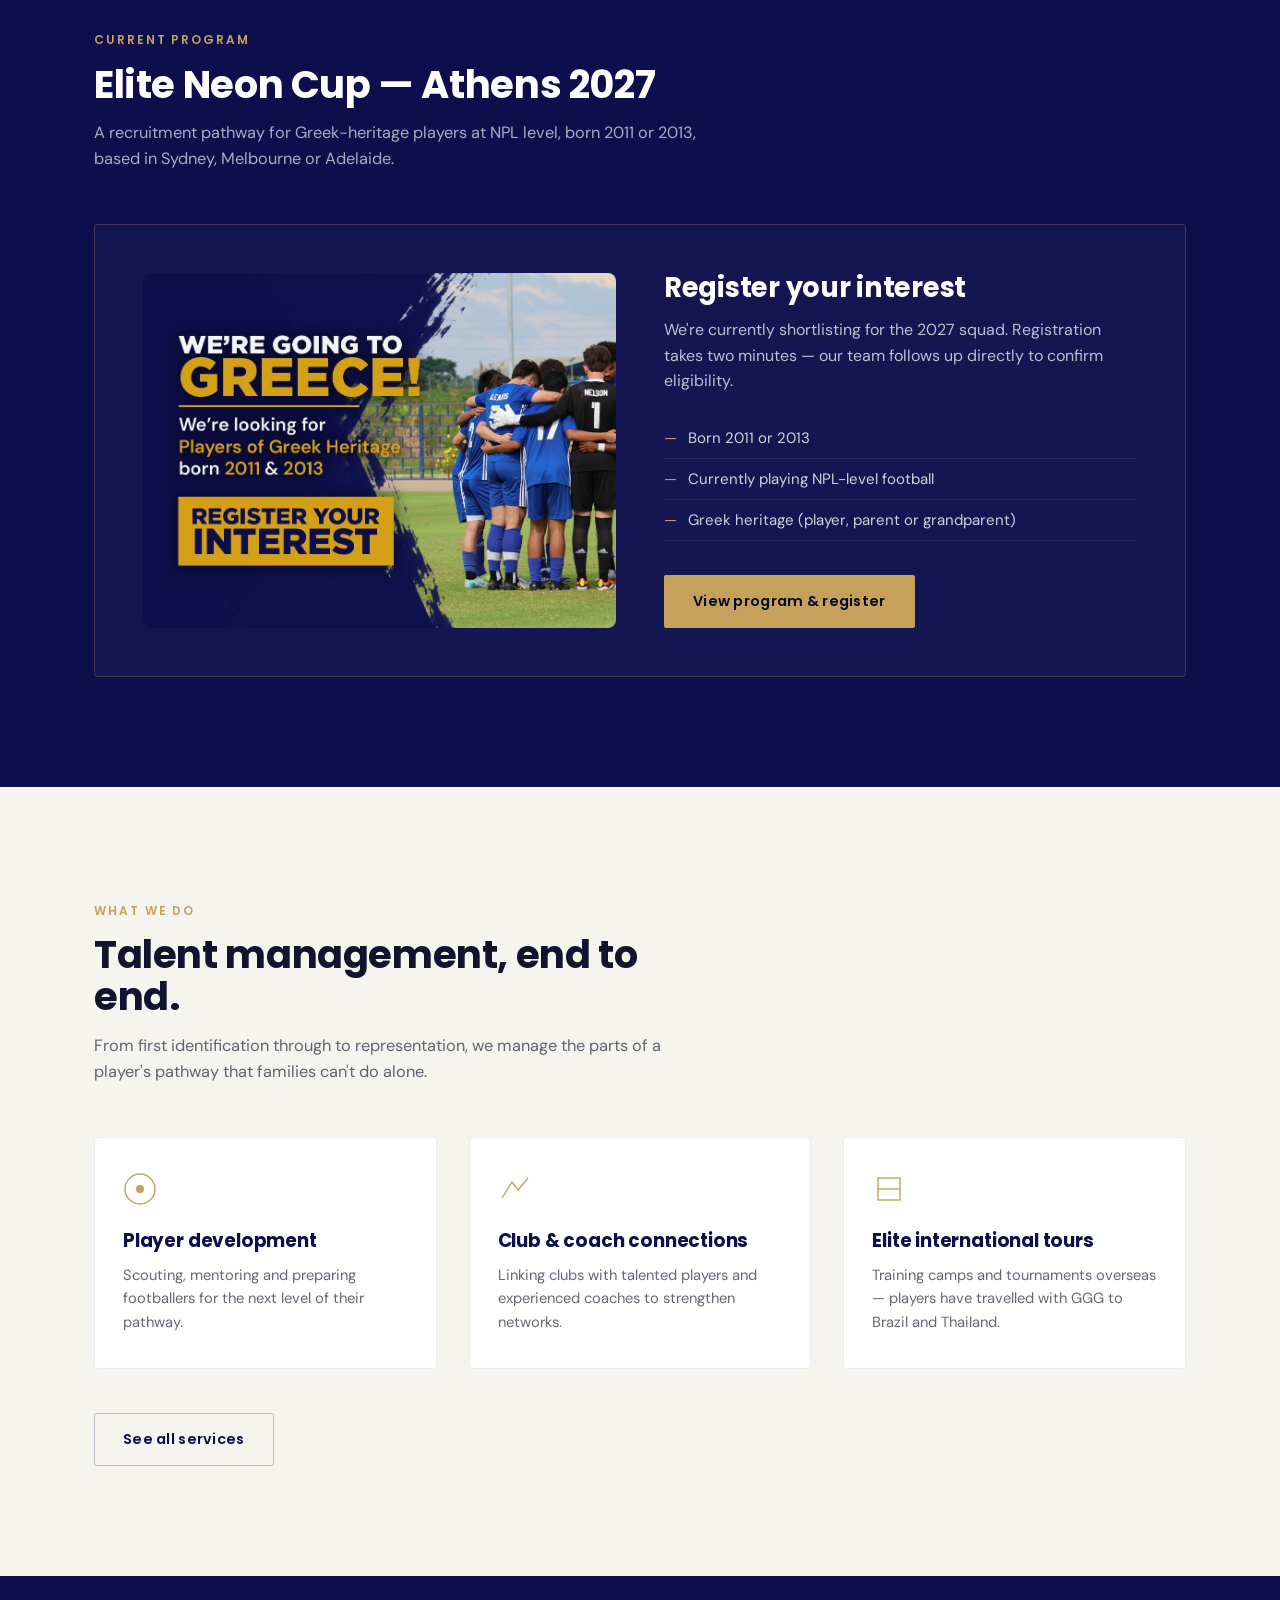
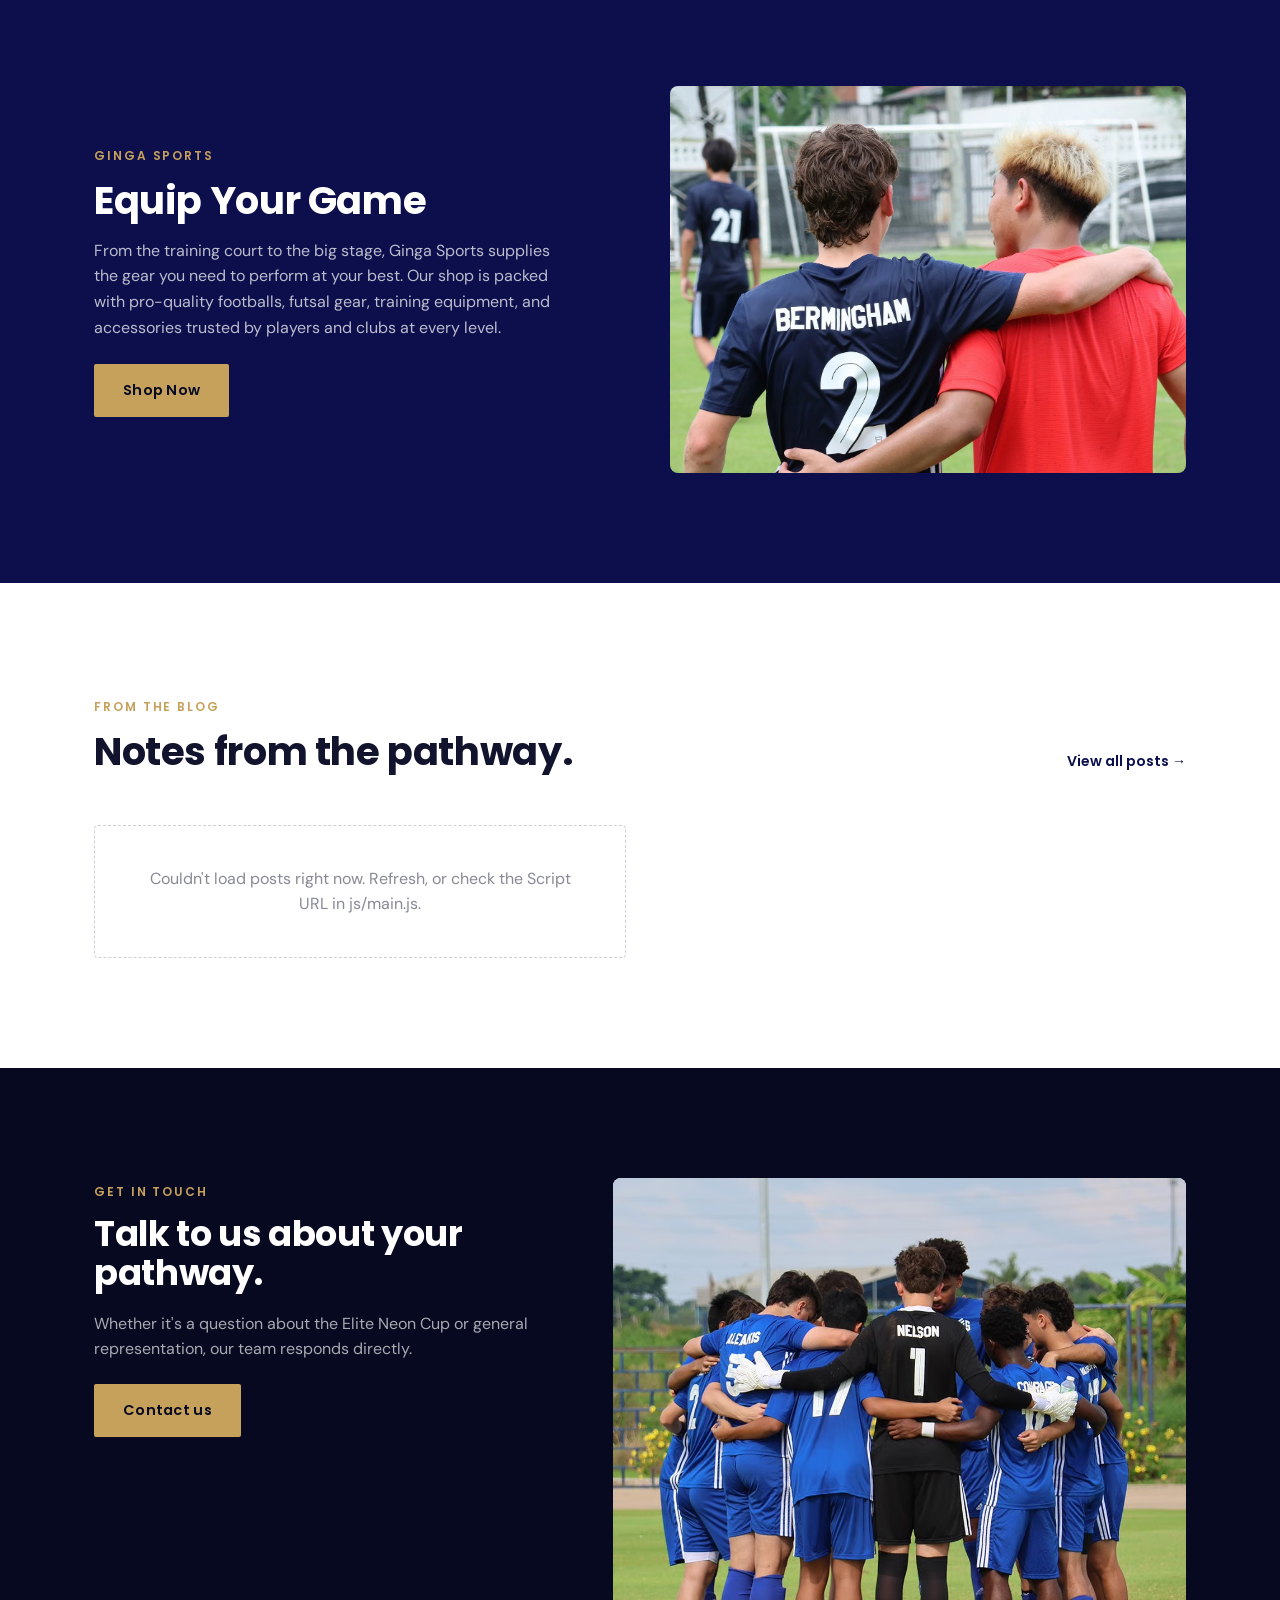
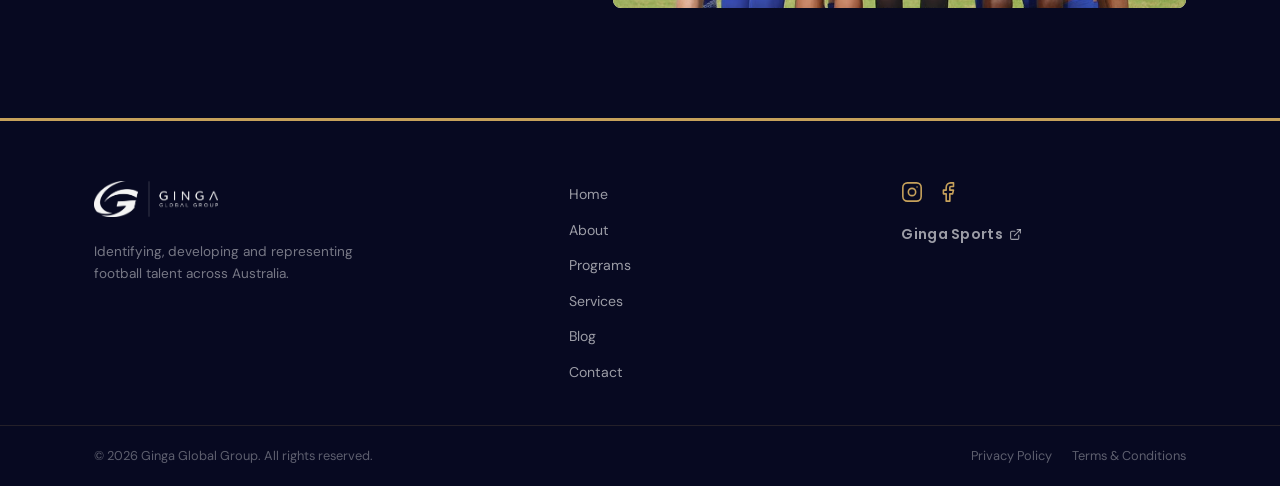
==== commit f94370ef: "Adjust home about image position to center 4% Co-Authored-By: Claude Sonnet 4.6 <noreply@anthropic.c" ====
--- a/index.html
+++ b/index.html
@@ -49,7 +49,7 @@
   <div class="wrap">
     <div class="about-grid">
       <div class="img-slot" style="--ar:1/1;">
-        <img src="images/home-about.webp" alt="Ginga Global Group players training" style="object-position: center top;" onerror="this.style.display='none'; this.nextElementSibling.style.display='flex';">
+        <img src="images/home-about.webp" alt="Ginga Global Group players training" style="object-position: center 4%;" onerror="this.style.display='none'; this.nextElementSibling.style.display='flex';">
         <div class="img-slot-label"><b>images/home-about.webp</b><span>1000×750px</span></div>
       </div>
       <div>
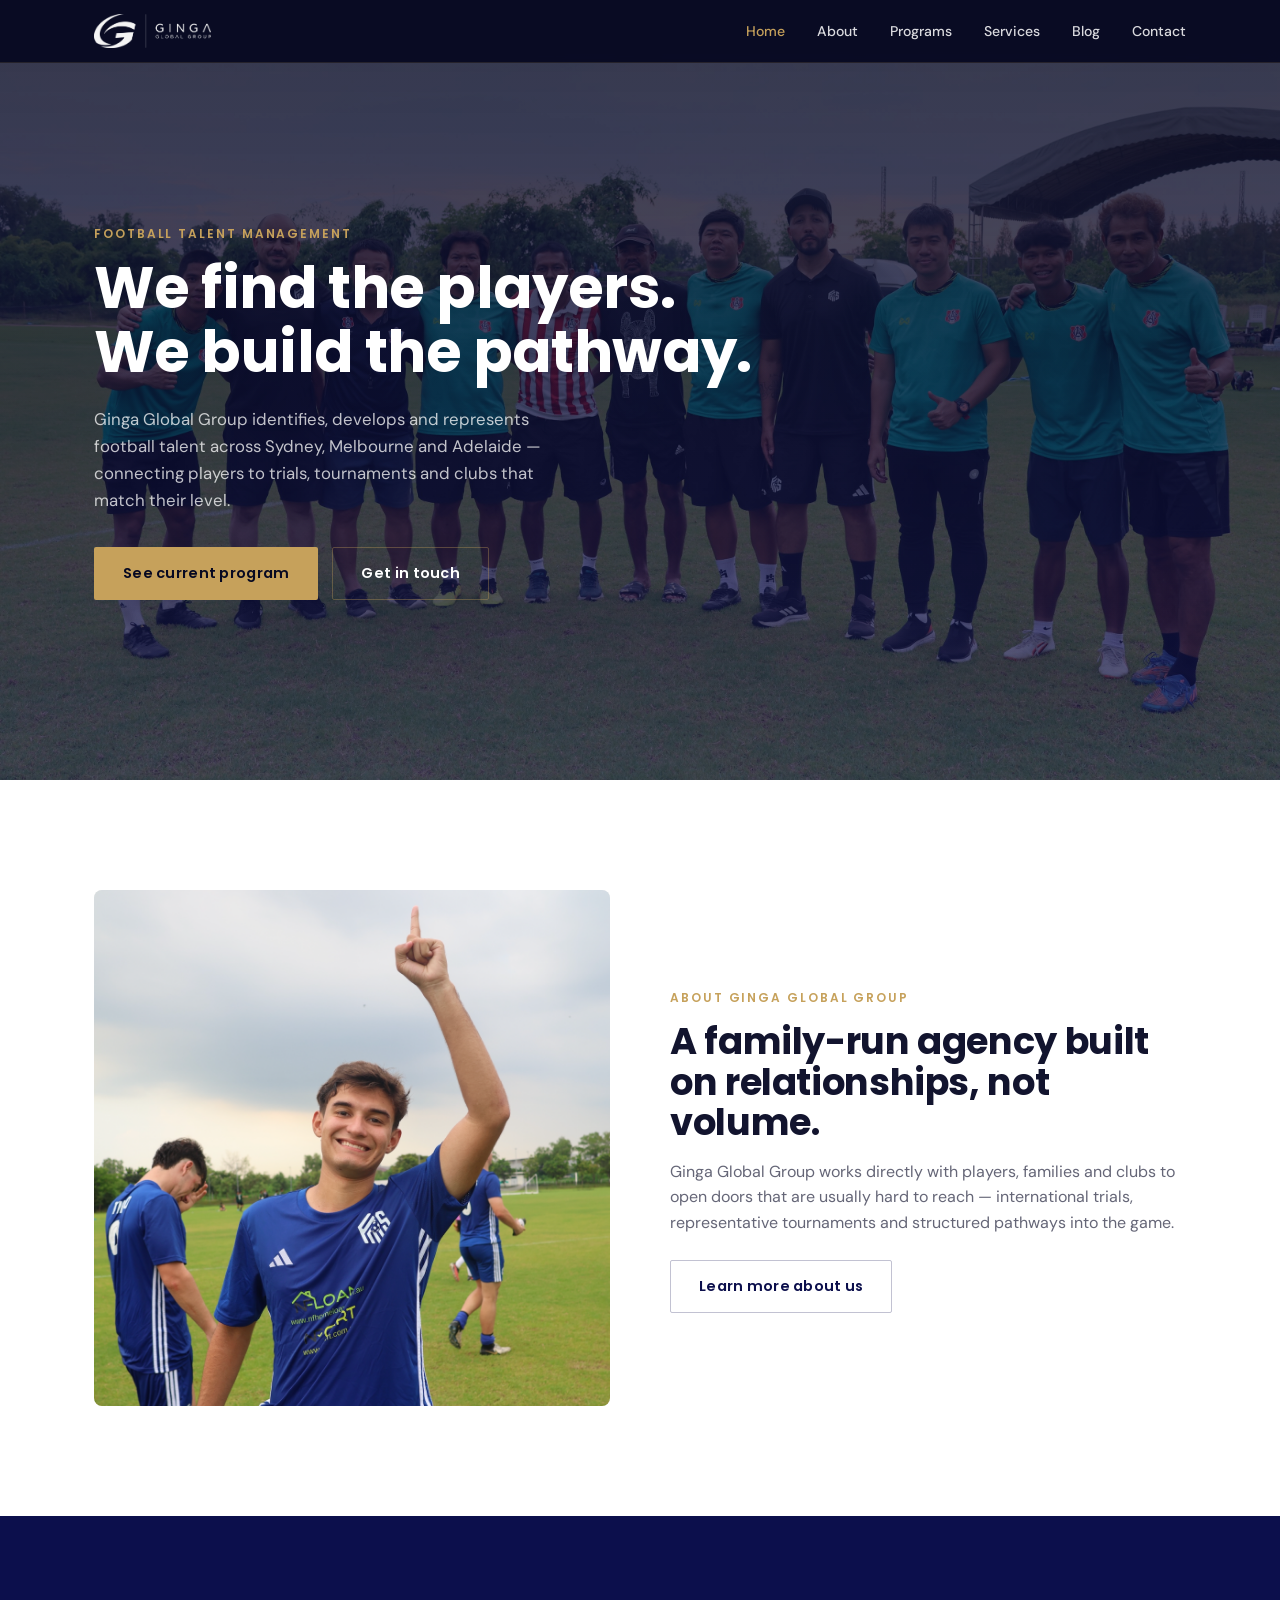
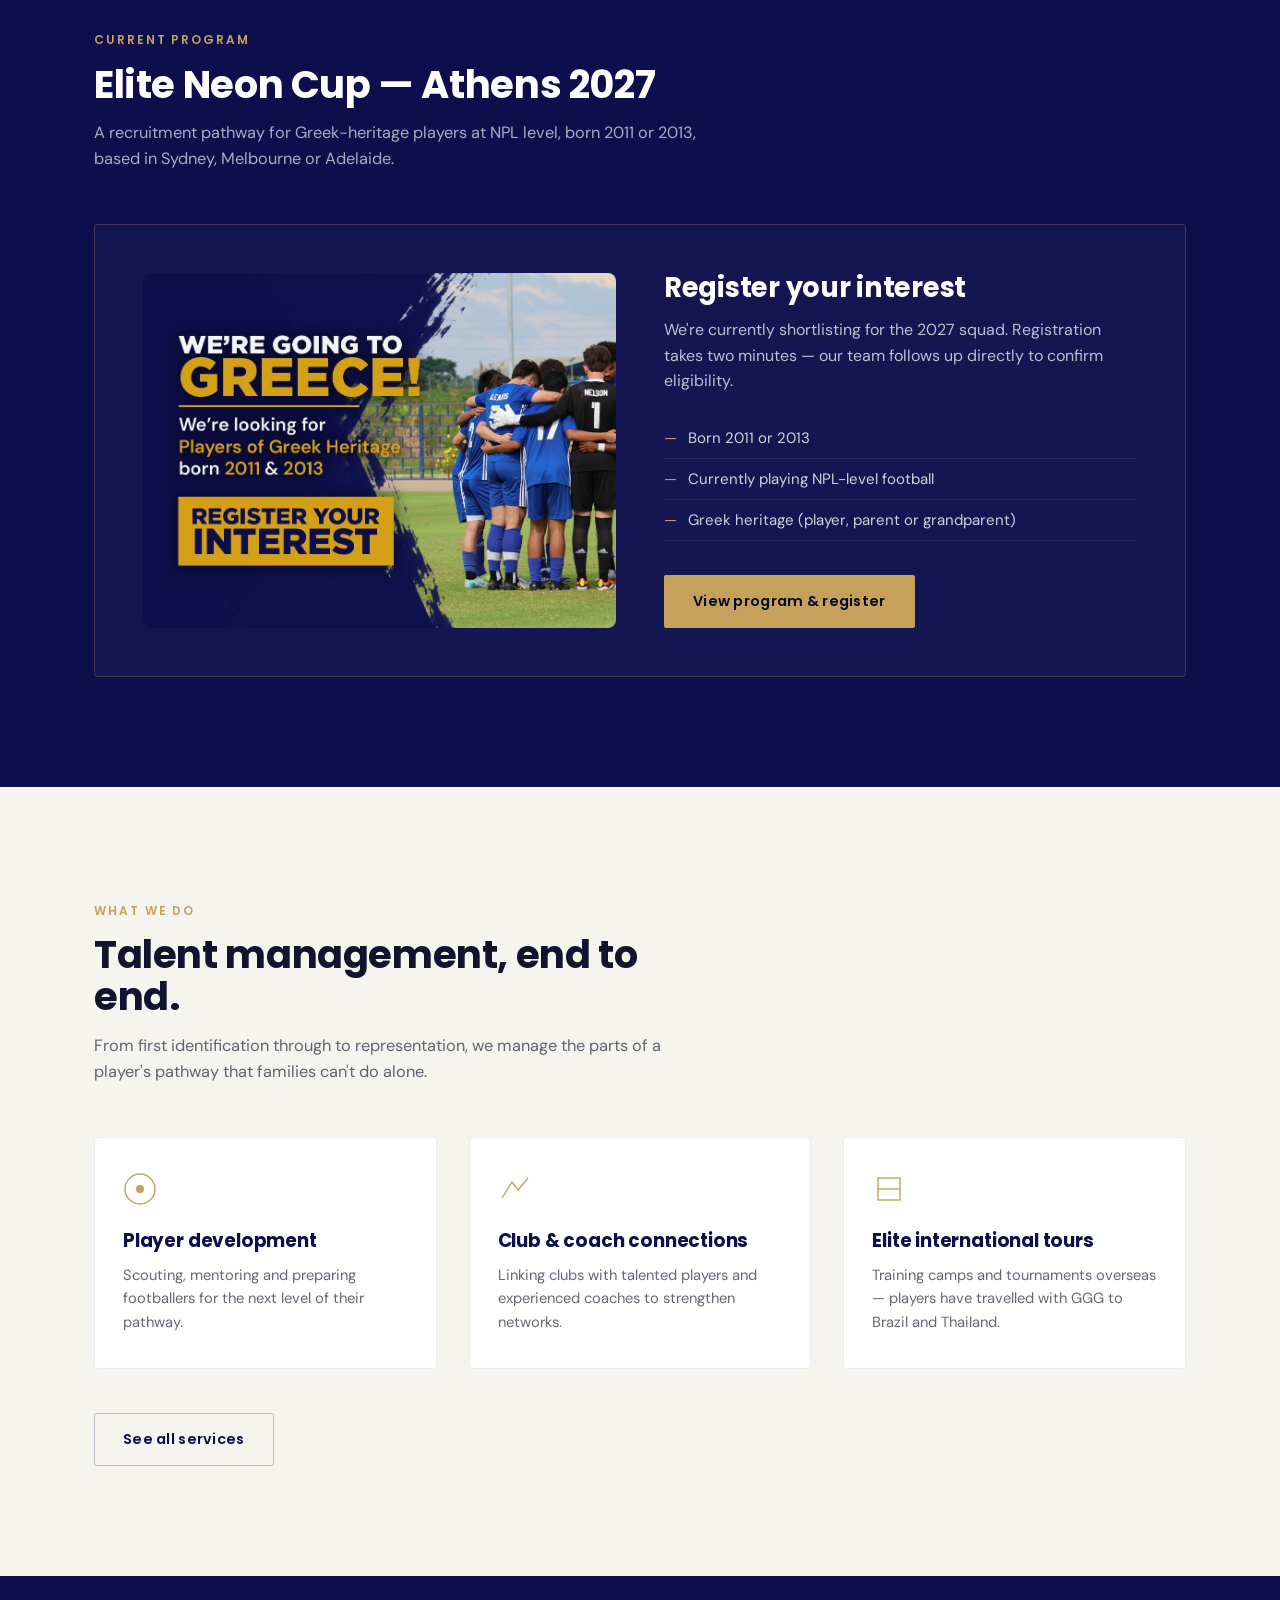
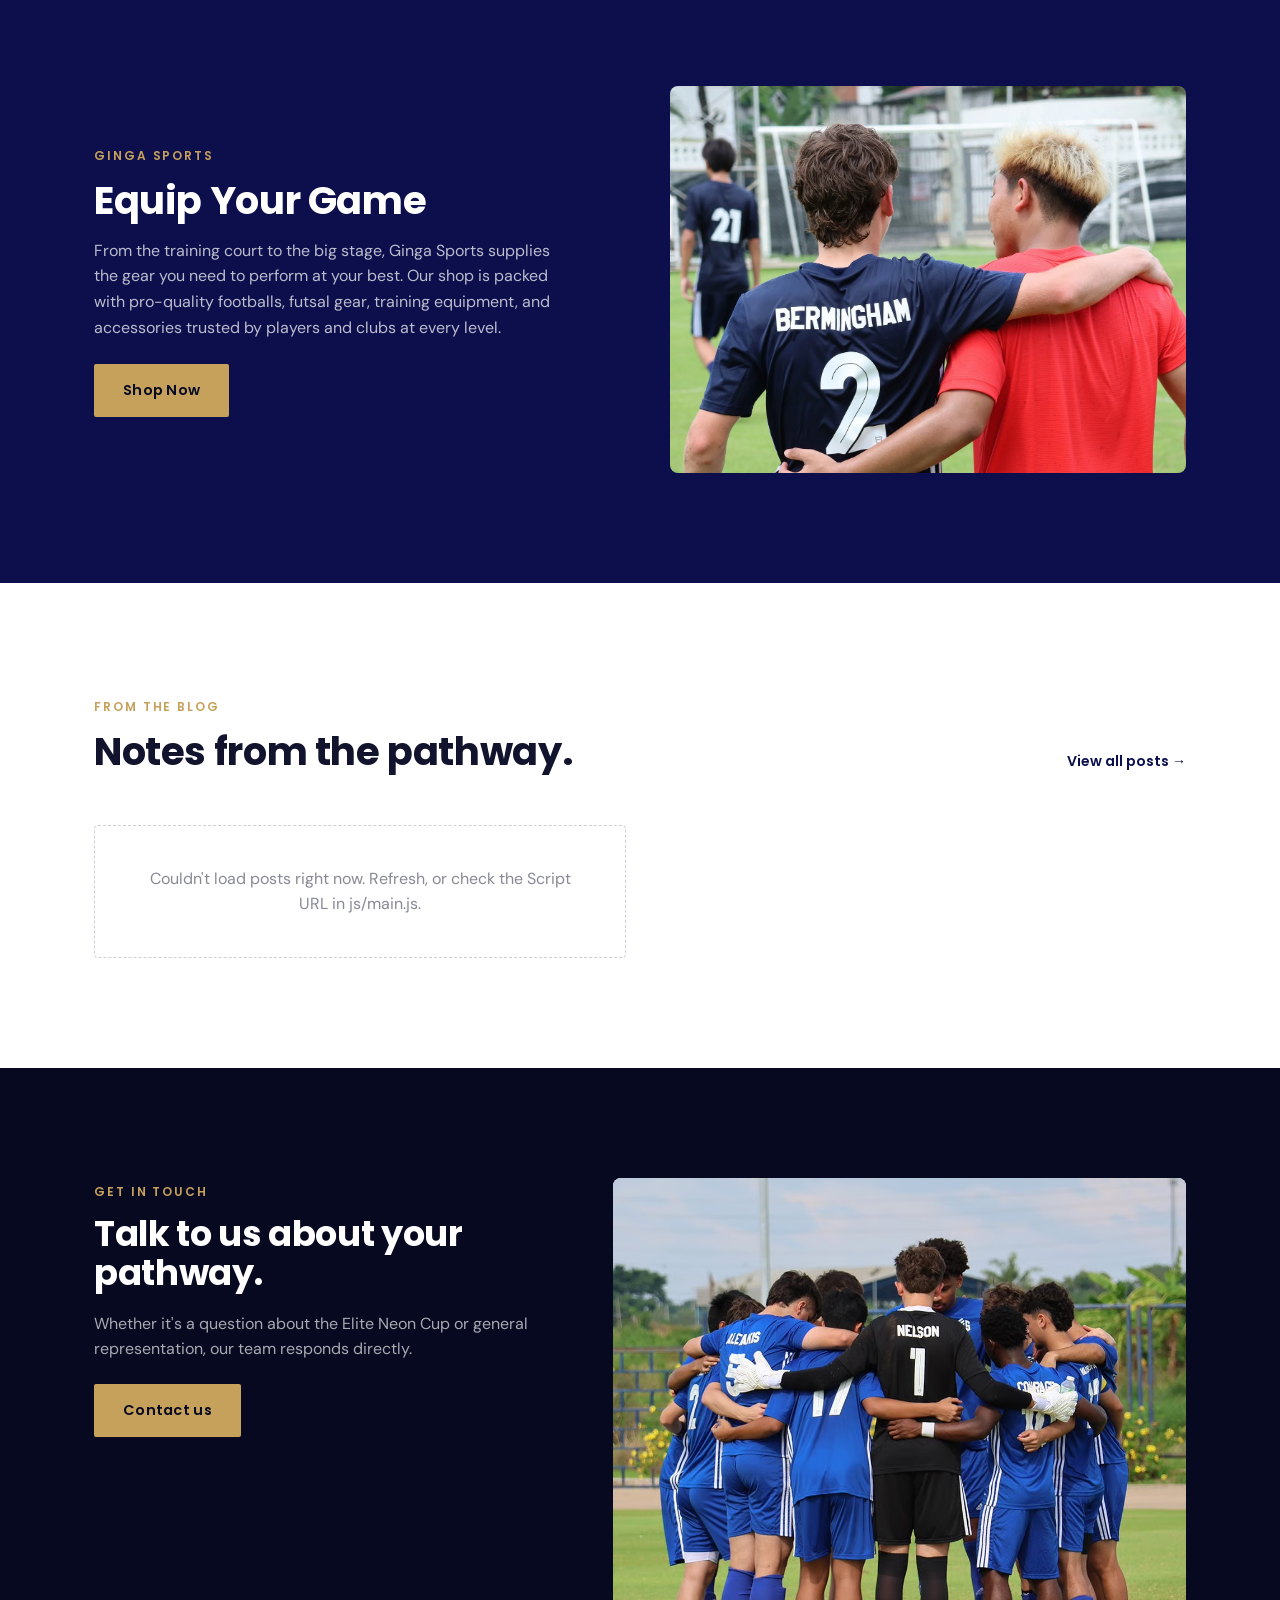
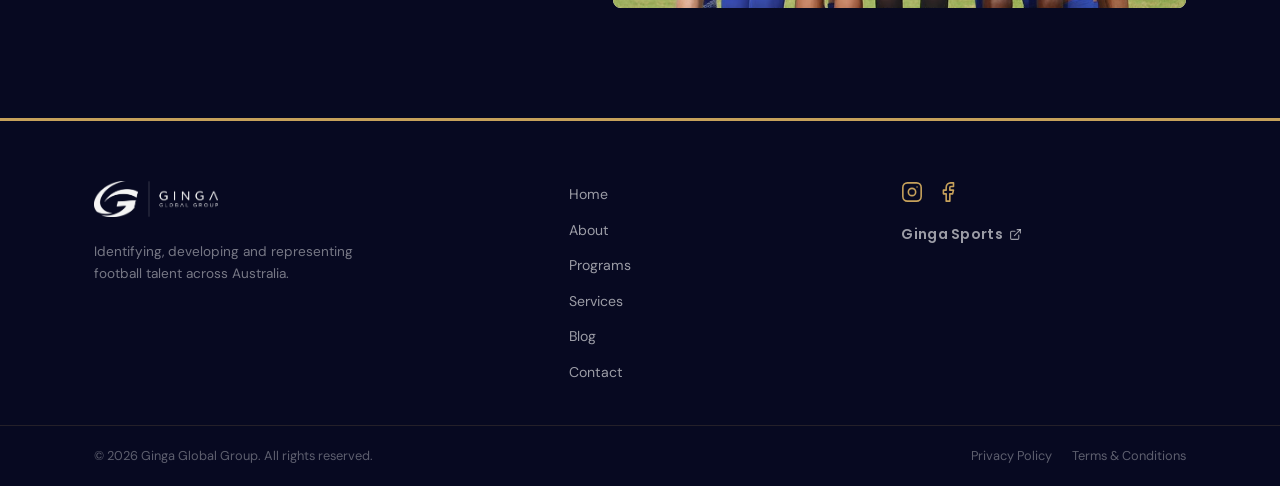
==== commit d8cc2c5f: "Set home-about image object-position to 48% 23% Co-Authored-By: Claude Sonnet 4.6 <noreply@anthropic" ====
--- a/index.html
+++ b/index.html
@@ -49,7 +49,7 @@
   <div class="wrap">
     <div class="about-grid">
       <div class="img-slot" style="--ar:1/1;">
-        <img src="images/home-about.webp" alt="Ginga Global Group players training" style="object-position: center 4%;" onerror="this.style.display='none'; this.nextElementSibling.style.display='flex';">
+        <img src="images/home-about.webp" alt="Ginga Global Group players training" style="object-position: 48% 23%;" onerror="this.style.display='none'; this.nextElementSibling.style.display='flex';">
         <div class="img-slot-label"><b>images/home-about.webp</b><span>1000×750px</span></div>
       </div>
       <div>
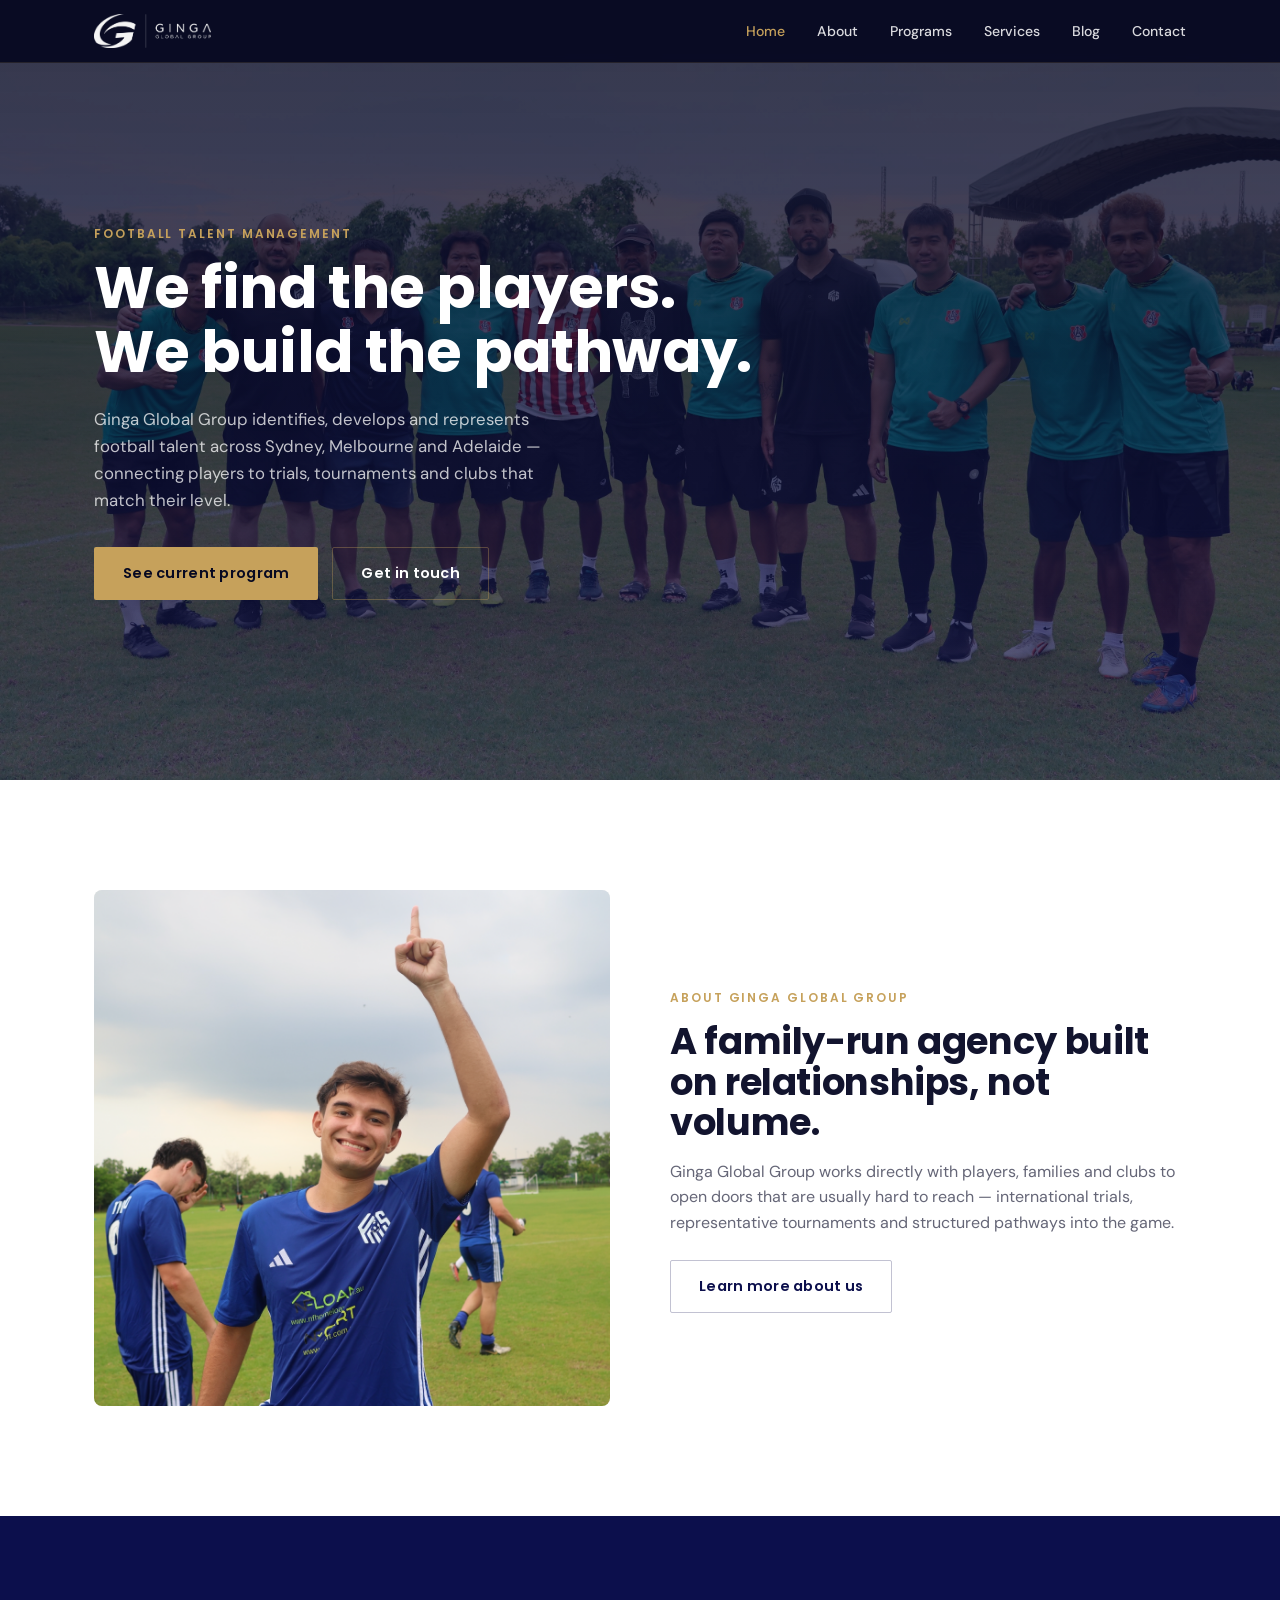
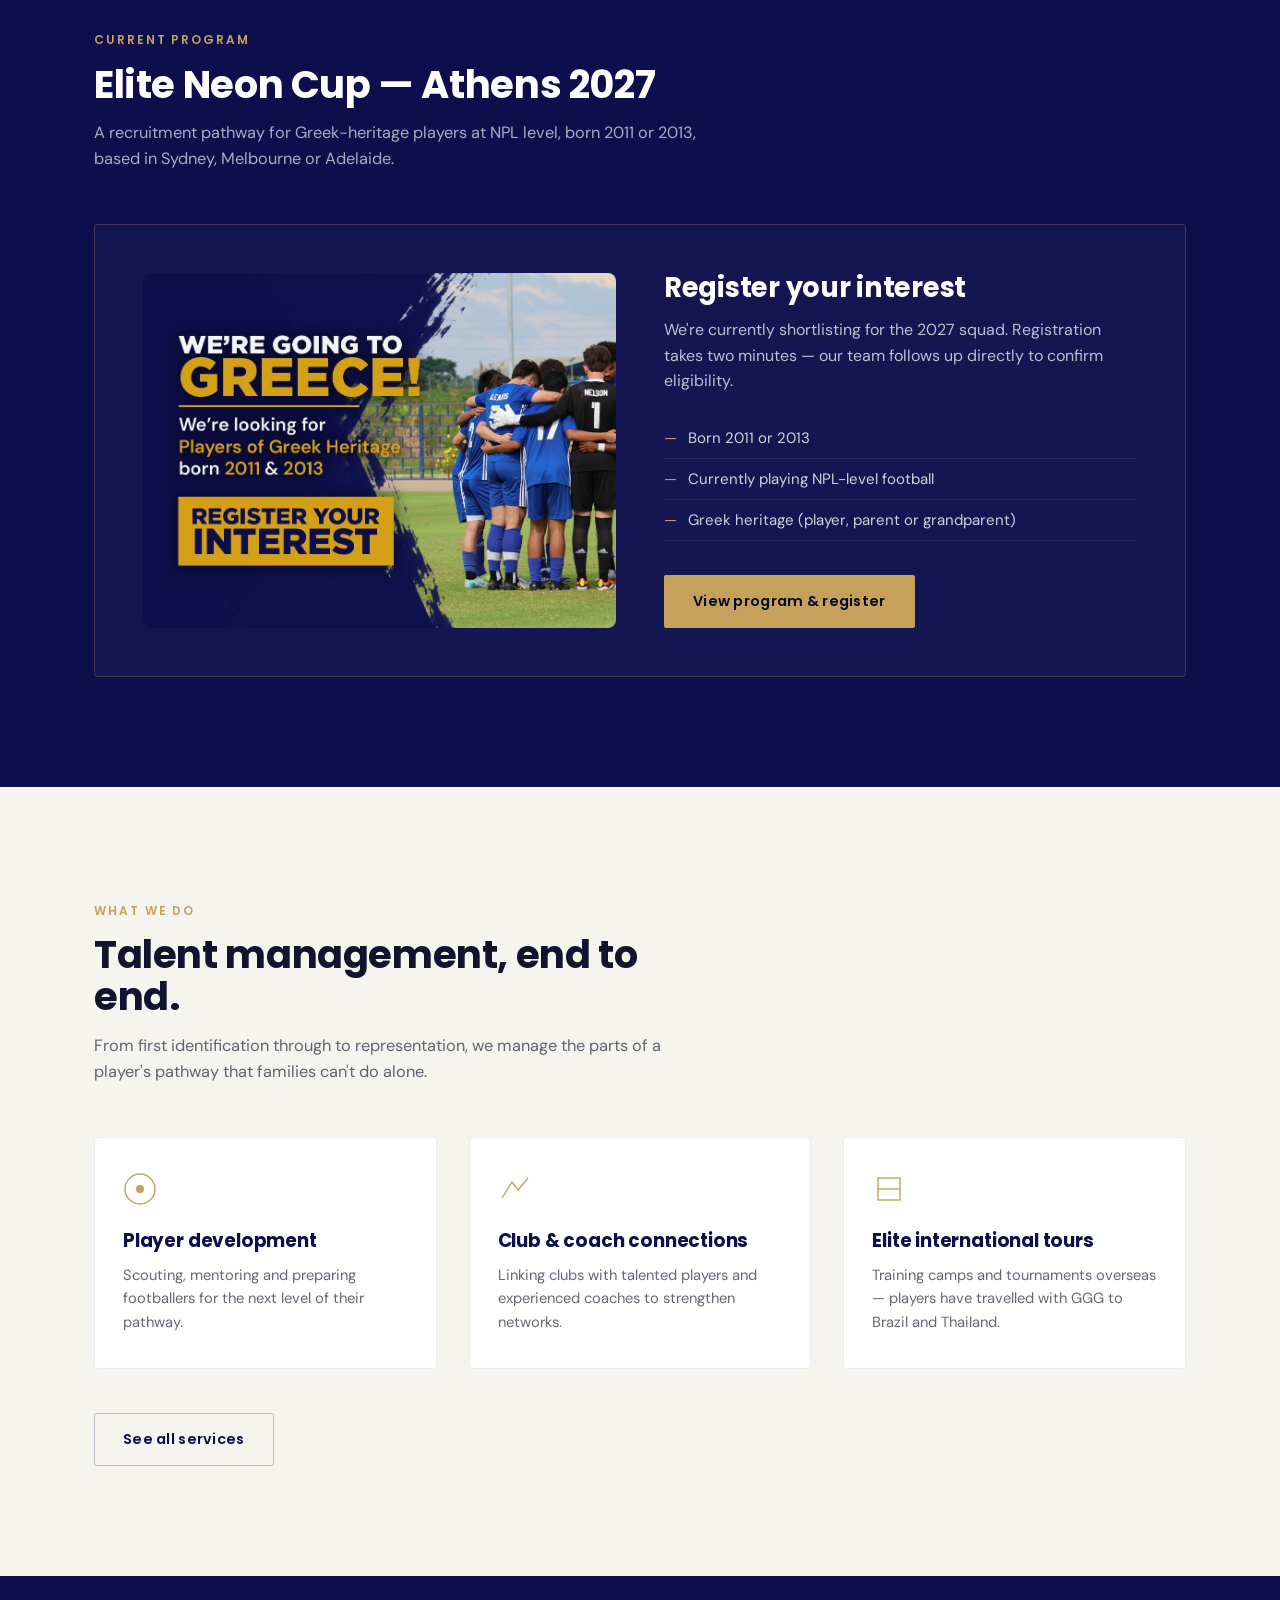
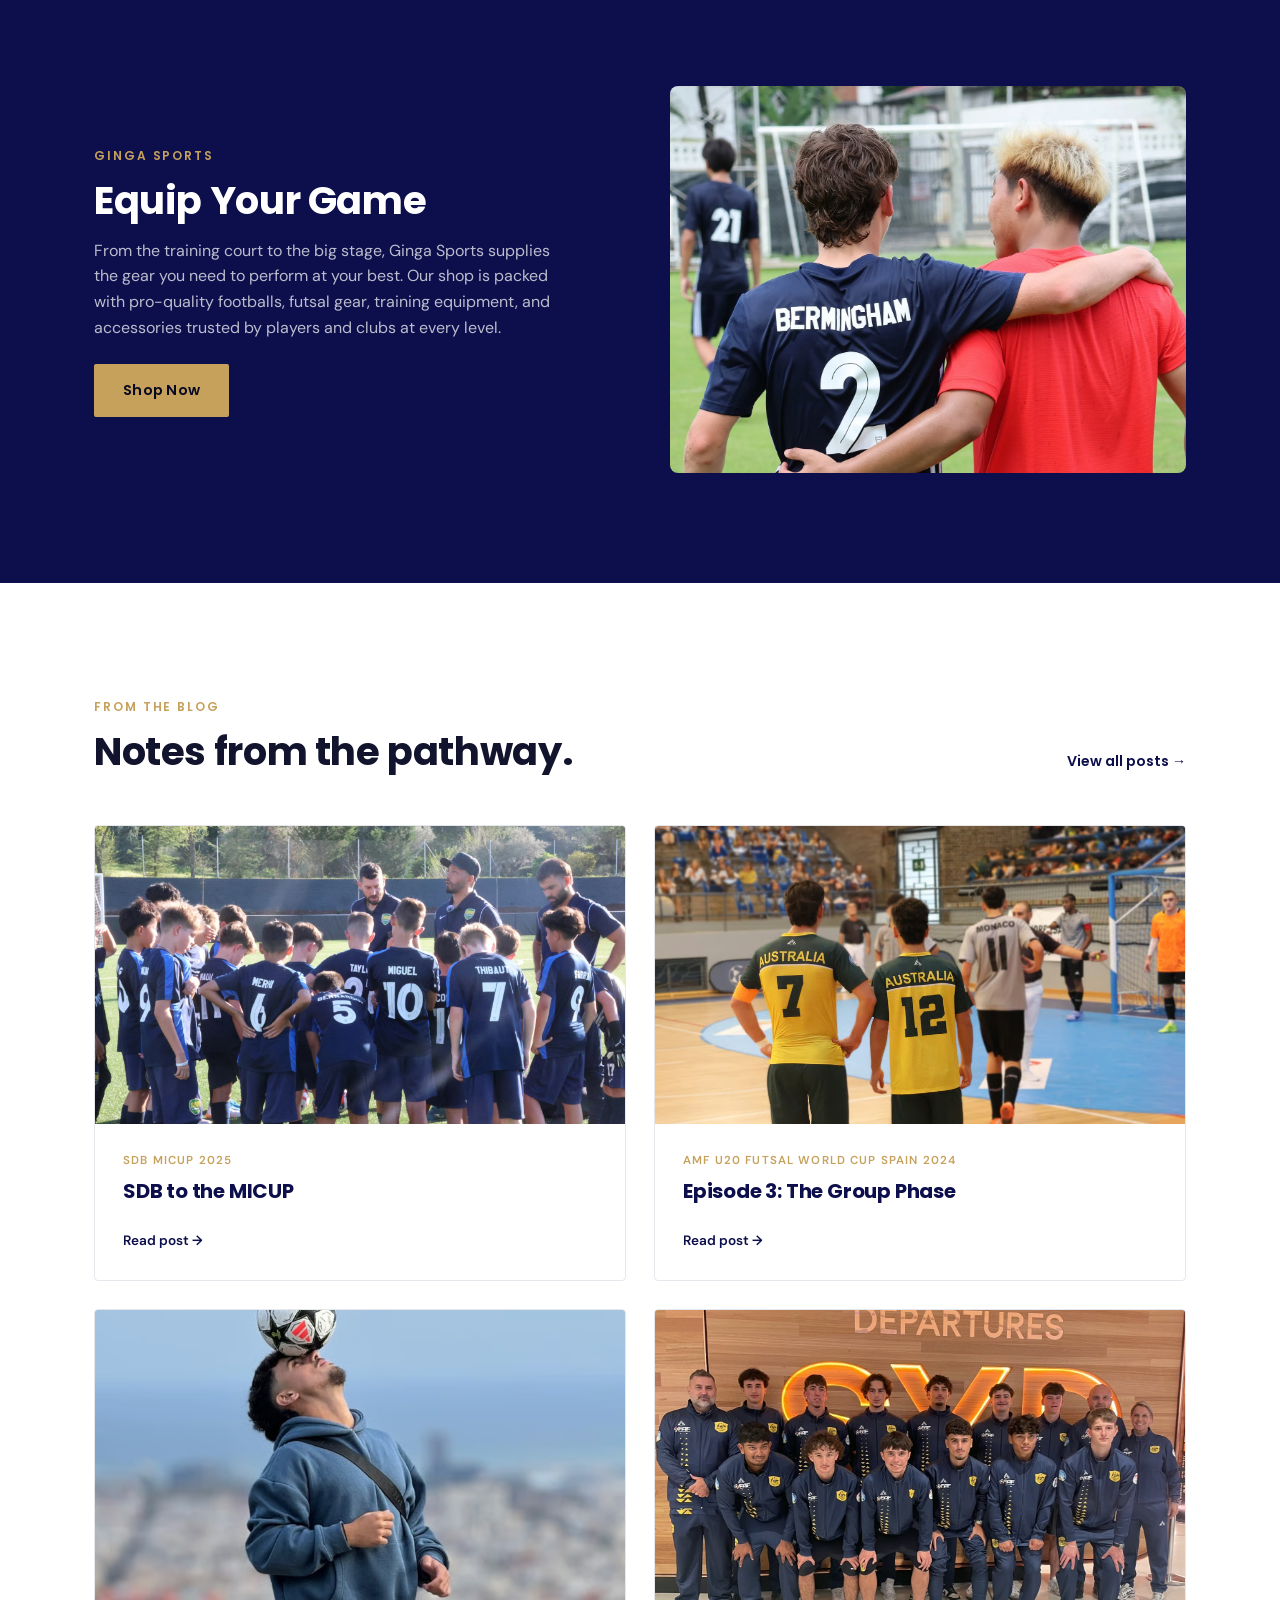
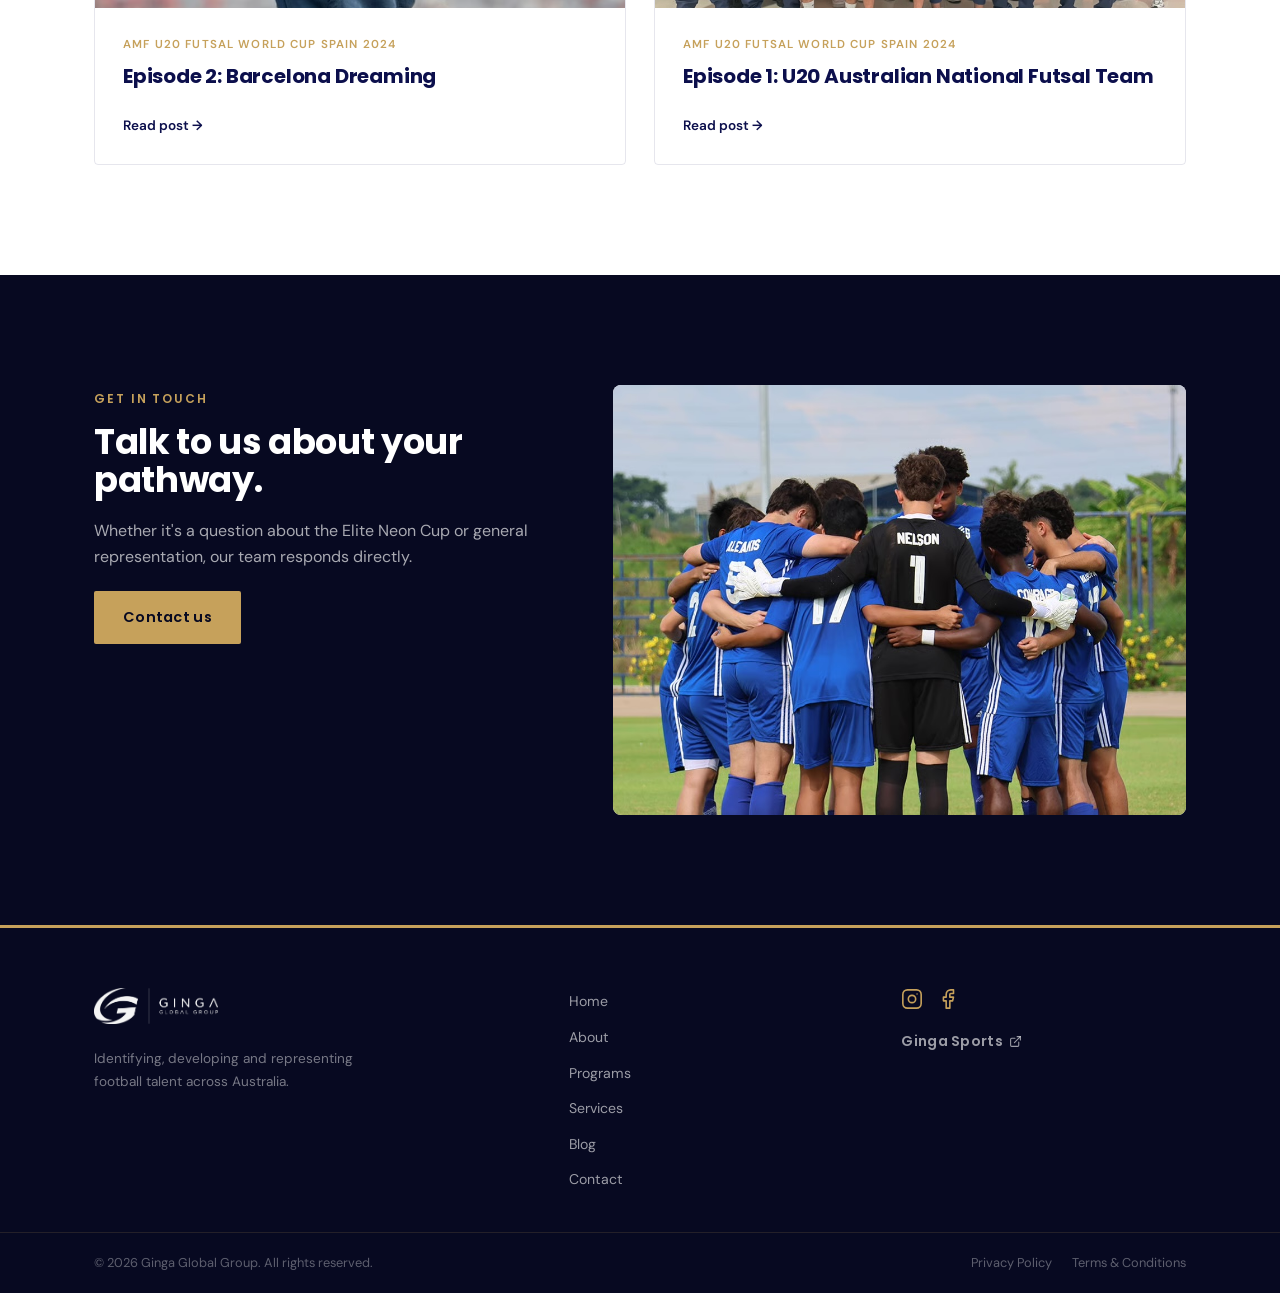
==== commit 58269fcd: "SEO/AIEO pass — meta tags, structured data, heading hierarchy, dynamic OG - Added robots, canonical," ====
--- a/index.html
+++ b/index.html
@@ -4,12 +4,64 @@
 <meta charset="UTF-8">
 <link rel="icon" type="image/png" href="/favicon.png">
 <meta name="viewport" content="width=device-width, initial-scale=1.0">
-<title>Ginga Global Group | Football Talent Management</title>
-<meta name="description" content="Ginga Global Group identifies, develops and represents football talent across Sydney, Melbourne and Adelaide.">
+<title>Ginga Global Group | Football Talent Management Sydney</title>
+<meta name="description" content="Sydney football talent management agency. GGG identifies, develops and represents players across Sydney, Melbourne and Adelaide — trials, tours and club pathways.">
+<meta name="robots" content="index, follow">
+<link rel="canonical" href="https://gingaglobalgroup.com/">
+<meta property="og:type" content="website">
+<meta property="og:site_name" content="Ginga Global Group">
+<meta property="og:url" content="https://gingaglobalgroup.com/">
+<meta property="og:title" content="Ginga Global Group | Football Talent Management Sydney">
+<meta property="og:description" content="Sydney football talent management agency. GGG identifies, develops and represents players across Sydney, Melbourne and Adelaide — trials, tours and club pathways.">
+<meta property="og:image" content="https://gingaglobalgroup.com/images/home-hero-bg.jpg">
+<meta name="twitter:card" content="summary_large_image">
+<meta name="twitter:title" content="Ginga Global Group | Football Talent Management Sydney">
+<meta name="twitter:description" content="Sydney football talent management agency. GGG identifies, develops and represents players across Sydney, Melbourne and Adelaide — trials, tours and club pathways.">
+<meta name="twitter:image" content="https://gingaglobalgroup.com/images/home-hero-bg.jpg">
 <link rel="preconnect" href="https://fonts.googleapis.com">
 <link rel="preconnect" href="https://fonts.gstatic.com" crossorigin>
 <link href="https://fonts.googleapis.com/css2?family=Poppins:wght@500;600;700;800&family=DM+Sans:wght@400;500;700&display=swap" rel="stylesheet">
 <link rel="stylesheet" href="css/style.css">
+<script type="application/ld+json">
+{
+  "@context": "https://schema.org",
+  "@type": "SportsOrganization",
+  "name": "Ginga Global Group",
+  "alternateName": "GGG",
+  "url": "https://gingaglobalgroup.com",
+  "logo": "https://gingaglobalgroup.com/images/logo.png",
+  "description": "Sydney-based football talent management and development agency identifying, developing and representing football players across Sydney, Melbourne and Adelaide.",
+  "address": {
+    "@type": "PostalAddress",
+    "addressLocality": "Sydney",
+    "addressRegion": "NSW",
+    "addressCountry": "AU"
+  },
+  "sport": "Football",
+  "areaServed": ["Sydney", "Melbourne", "Adelaide"],
+  "sameAs": [
+    "https://www.instagram.com/gingaglobalgroup",
+    "https://www.facebook.com/gingaglobalgroup"
+  ],
+  "founder": {
+    "@type": "Person",
+    "name": "Theo Vassilikopoulos",
+    "jobTitle": "Owner and Founder"
+  },
+  "employee": [
+    {
+      "@type": "Person",
+      "name": "Theo Vassilikopoulos",
+      "jobTitle": "Owner and Founder"
+    },
+    {
+      "@type": "Person",
+      "name": "Marcos Bezerra",
+      "jobTitle": "Technical Director"
+    }
+  ]
+}
+</script>
 </head>
 <body>
 
--- a/css/style.css
+++ b/css/style.css
@@ -148,7 +148,7 @@
 .story-grid{display:grid; grid-template-columns:1fr 1fr; gap:32px; margin-top:20px;}
 .story-card{border:1px solid rgba(12,15,76,0.1); border-radius:4px; overflow:hidden;}
 .story-card .story-body{padding:24px;}
-.story-card h3{font-size:1.1rem; color:var(--navy);}
+.story-card h2,.story-card h3{font-size:1.1rem; color:var(--navy);}
 .story-card .meta{font-size:0.78rem; color:var(--gold); margin:4px 0 12px; font-weight:600; letter-spacing:0.03em;}
 .story-card p{font-size:0.88rem; color:rgba(18,20,46,0.65);}
 
@@ -228,6 +228,11 @@
 .blog-card .img-slot img{object-position: center 20%;}
 .blog-card-body{padding:28px; flex:1; display:flex; flex-direction:column;}
 .blog-tag{font-size:0.72rem; font-weight:600; letter-spacing:0.1em; text-transform:uppercase; color:var(--gold); margin-bottom:10px;}
+.blog-tag.tag-link{text-decoration:none; display:inline-block; cursor:pointer; transition:opacity .15s;}
+.blog-tag.tag-link:hover{opacity:0.65;}
+.blog-filter-bar{margin-bottom:32px;}
+.blog-filter-bar p{color:rgba(18,20,46,0.65); font-size:0.92rem;}
+.blog-filter-bar a{color:var(--gold); font-weight:600;}
 .blog-card h3{font-size:1.25rem; color:var(--navy); margin-bottom:10px;}
 .blog-card p{color:rgba(18,20,46,0.65); font-size:0.92rem; margin-bottom:18px;}
 .blog-read{font-size:0.85rem; font-weight:600; color:var(--navy); margin-top:auto;}
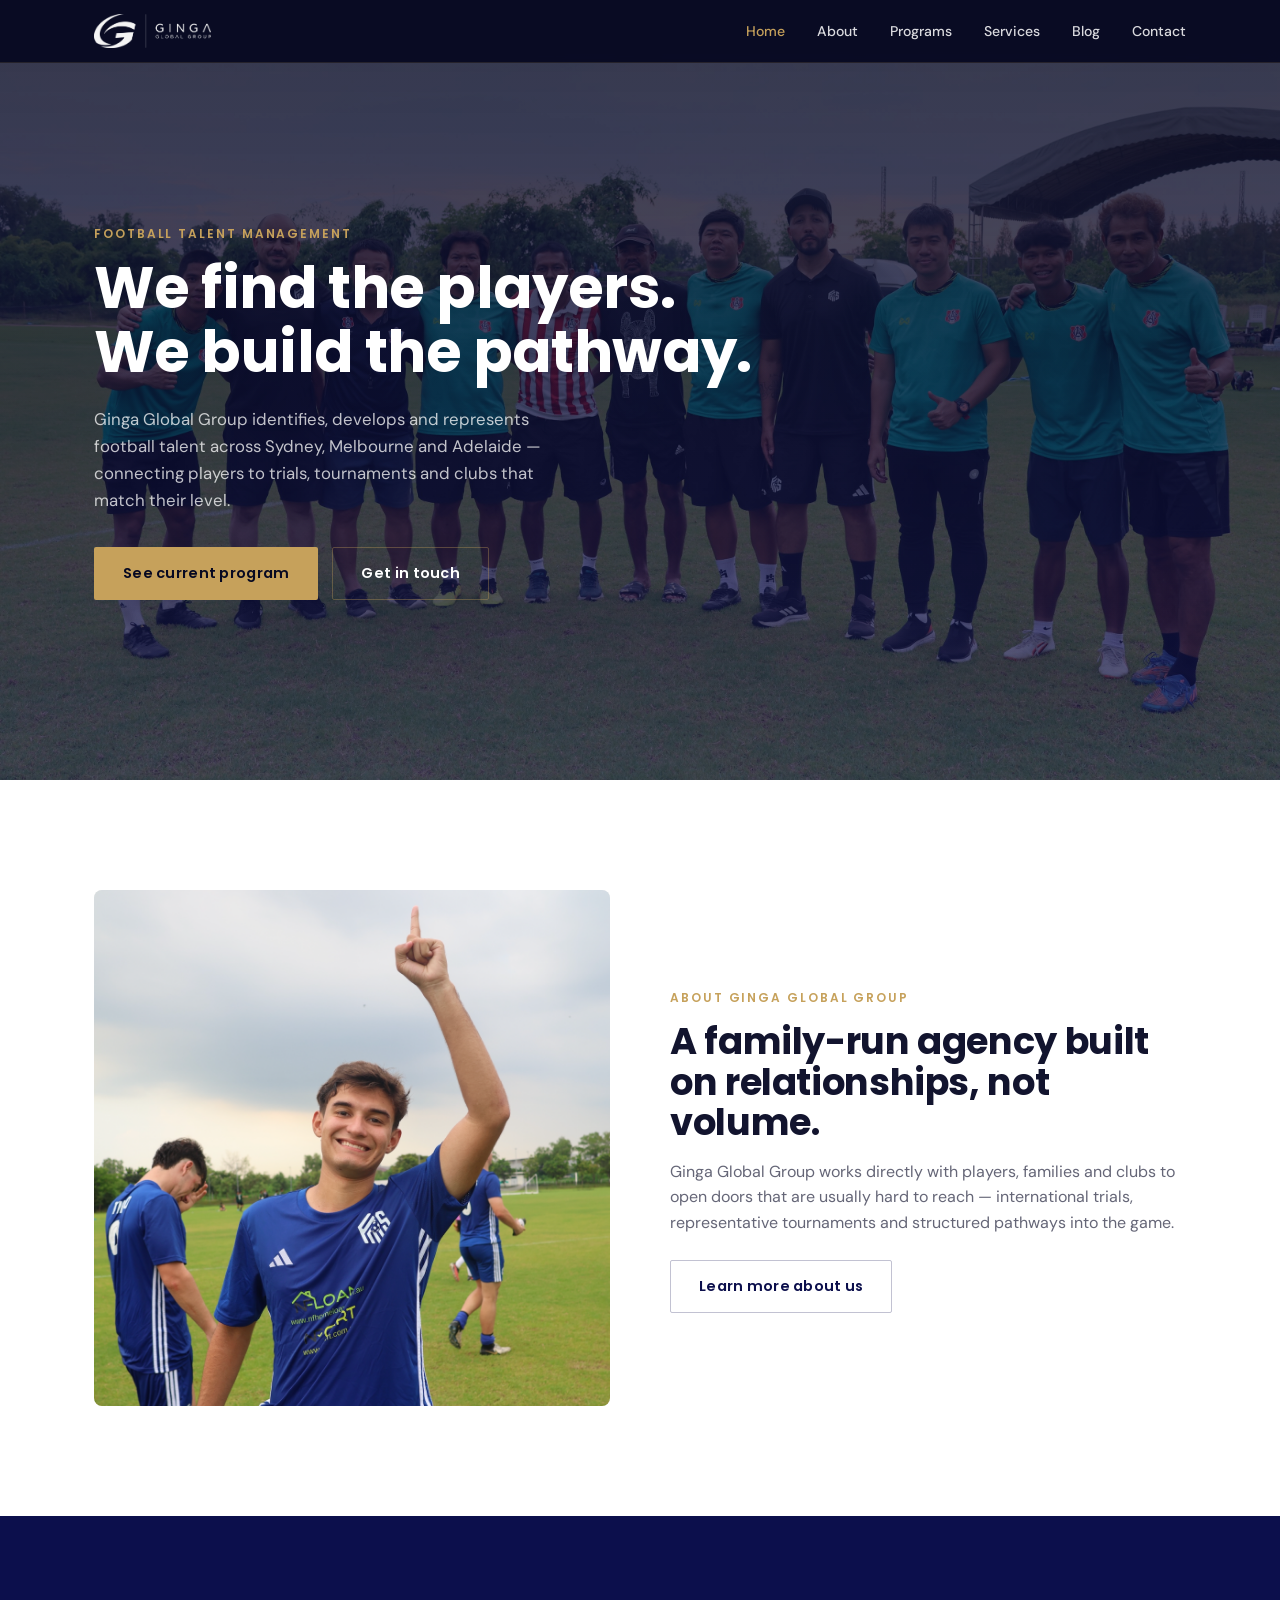
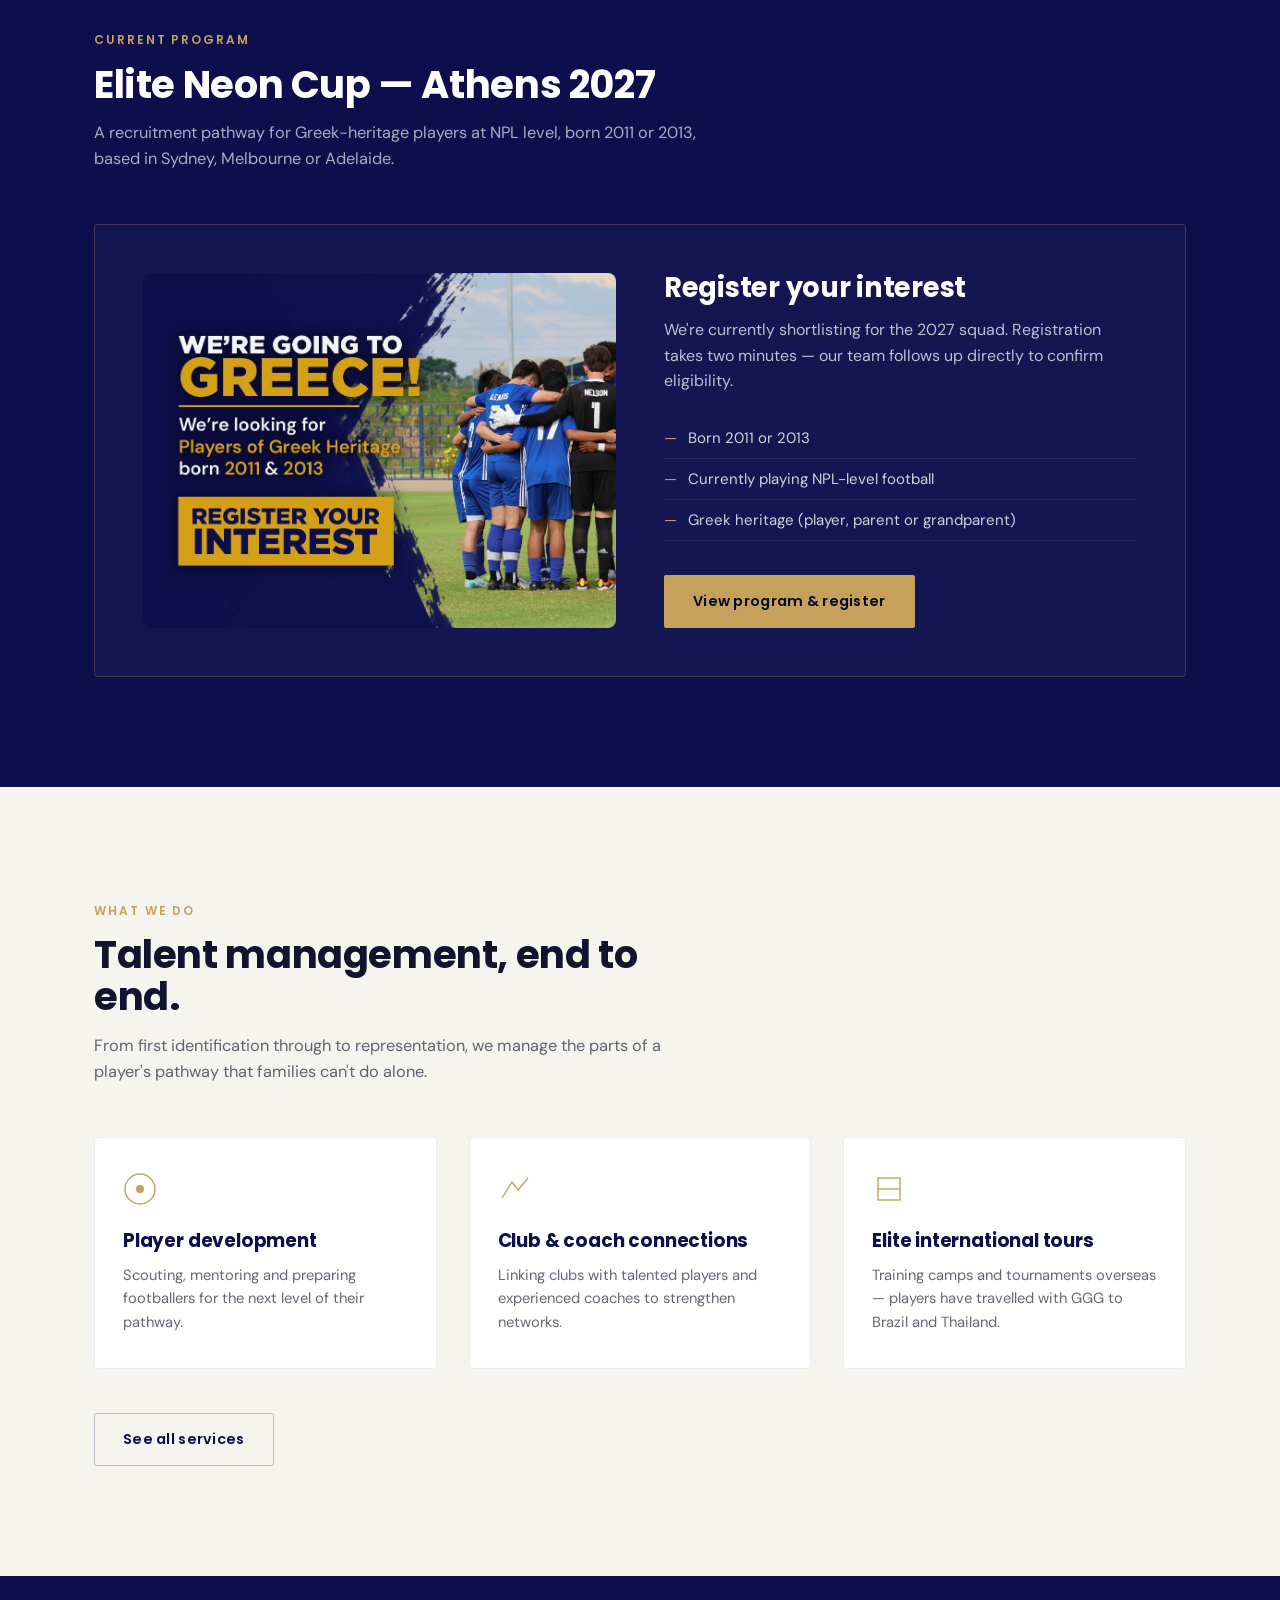
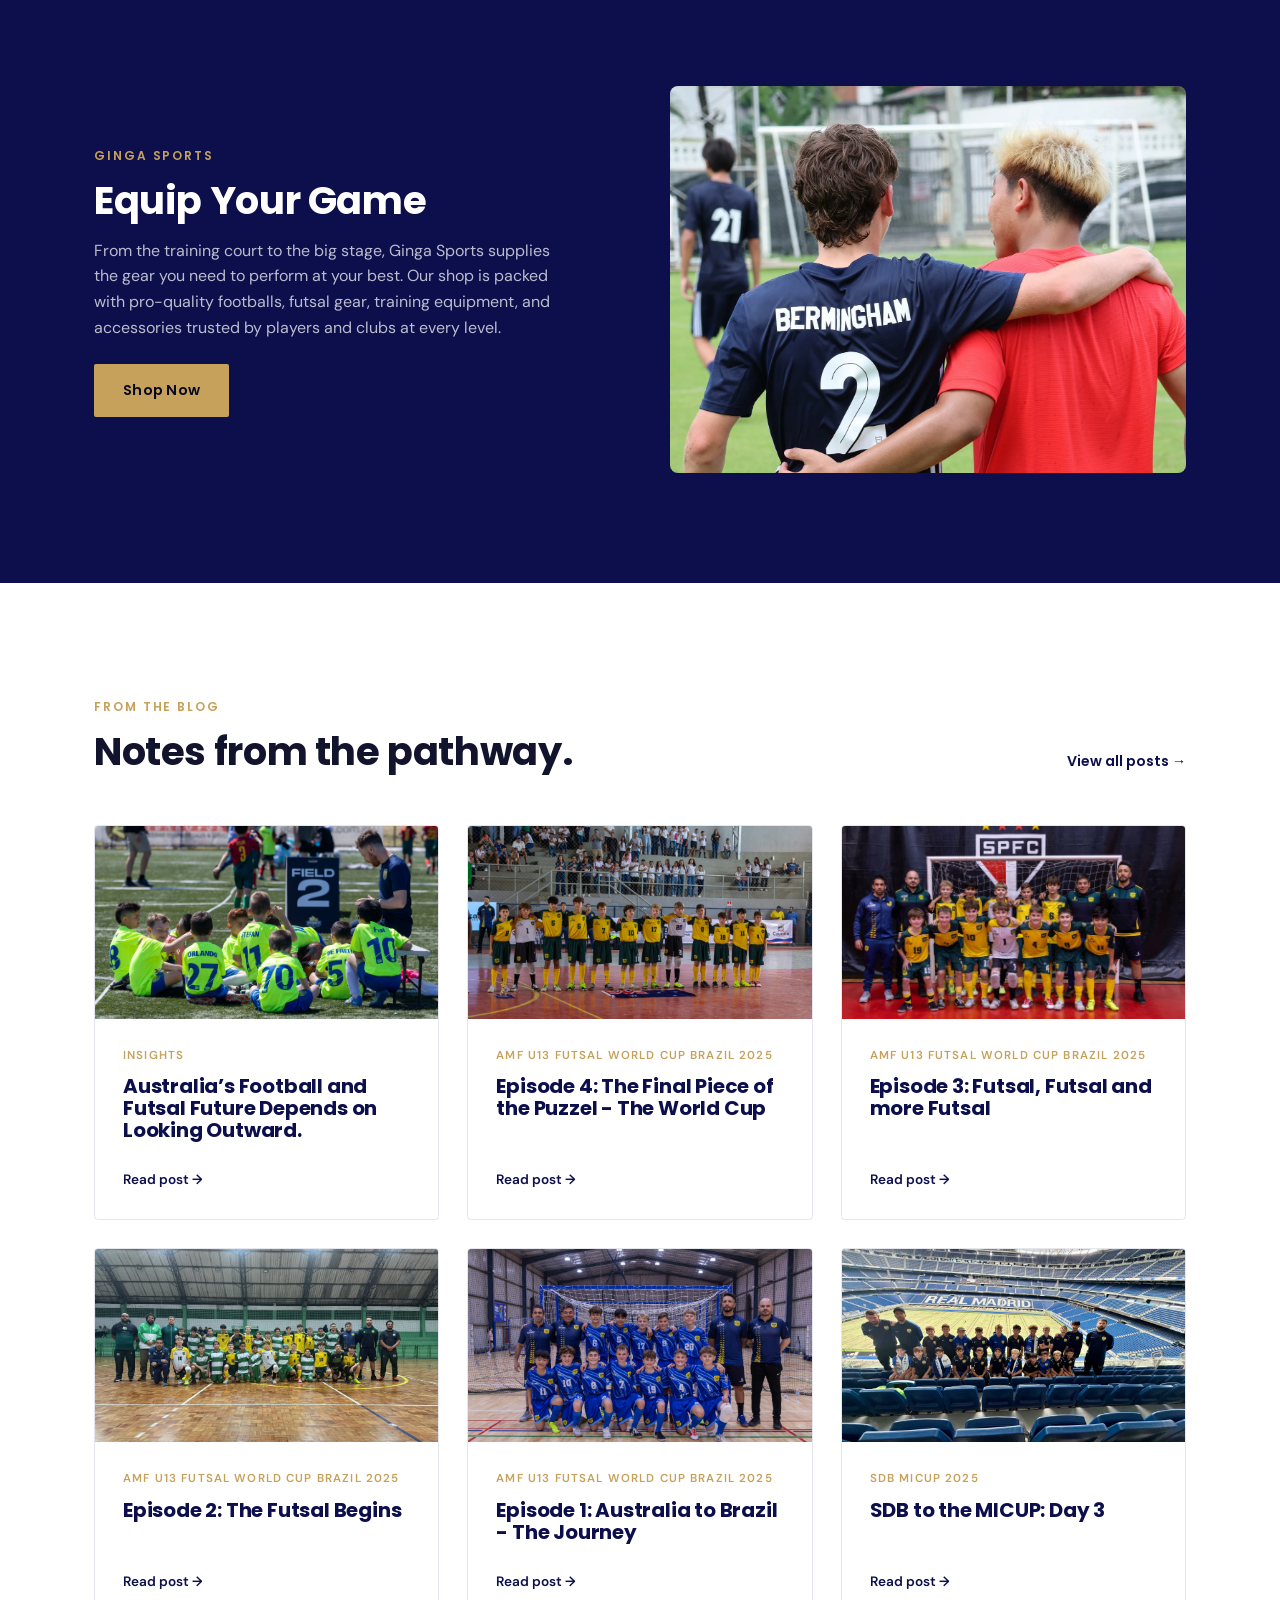
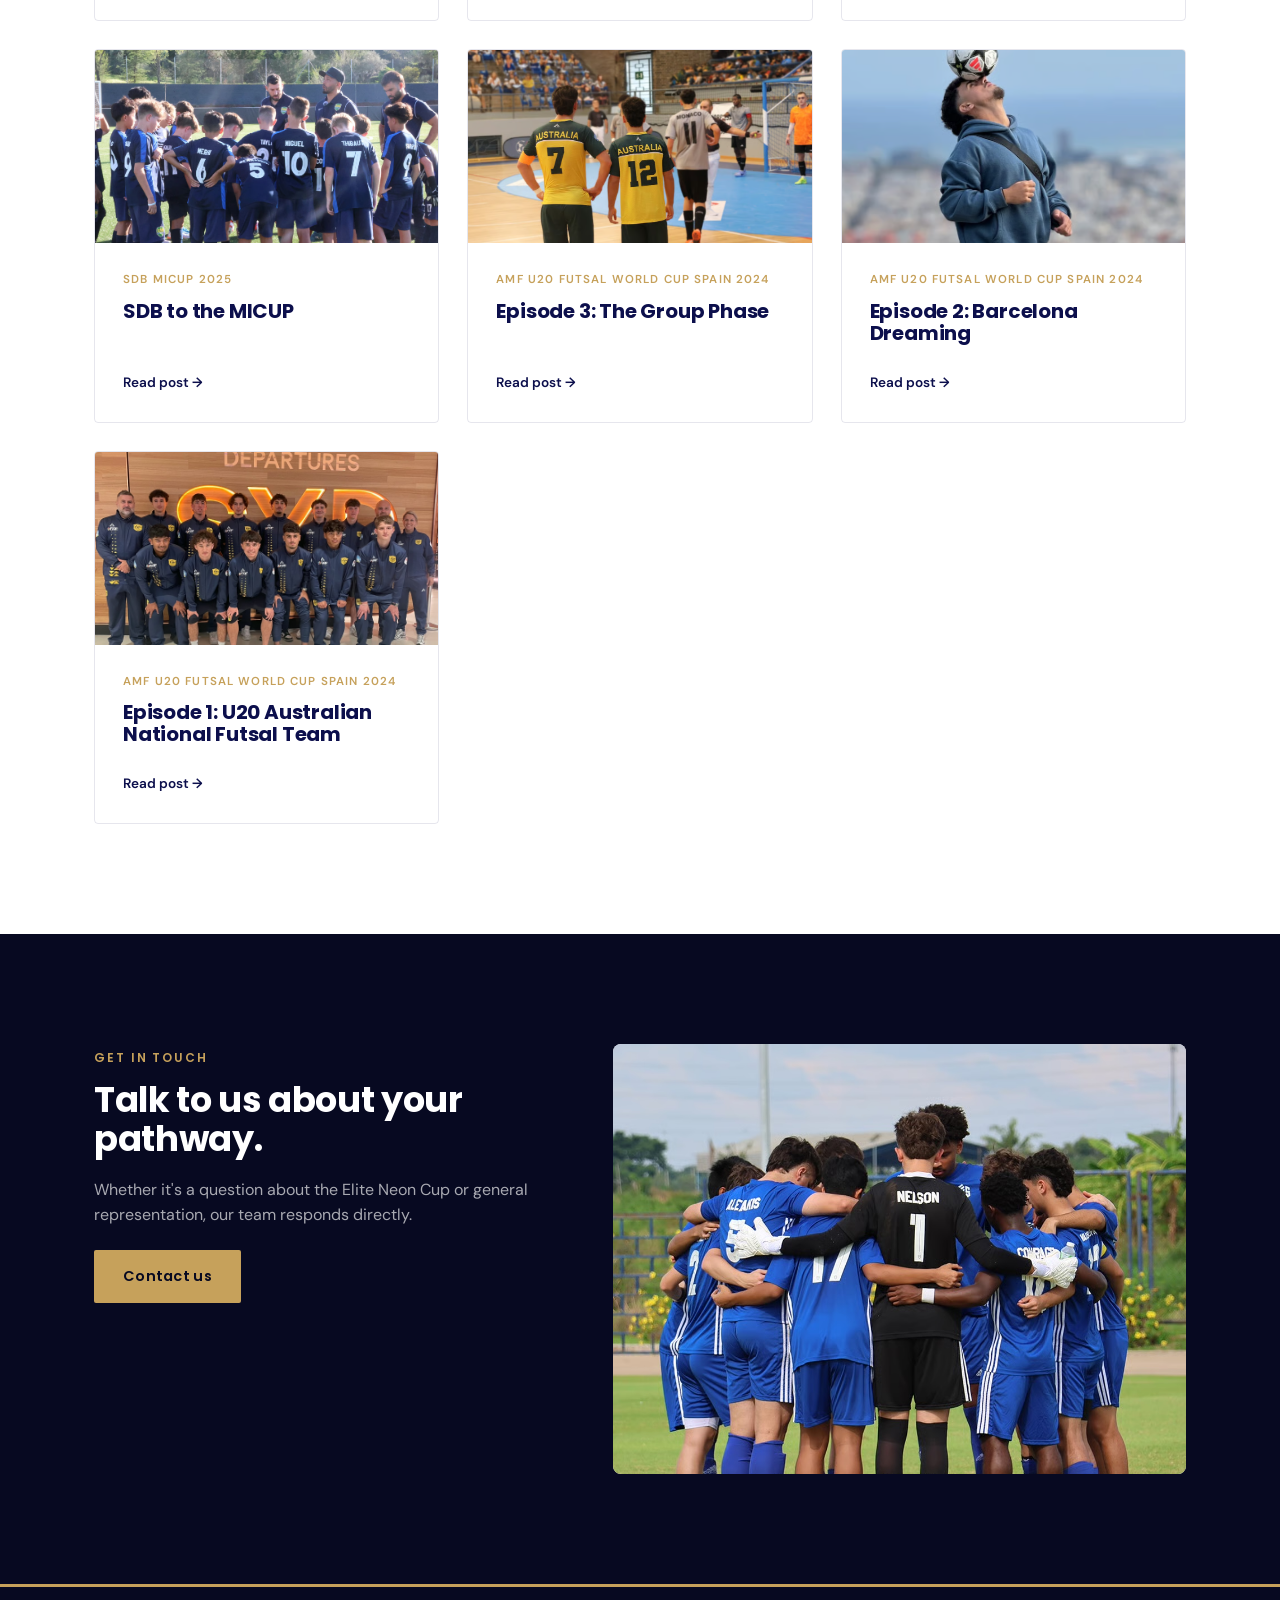
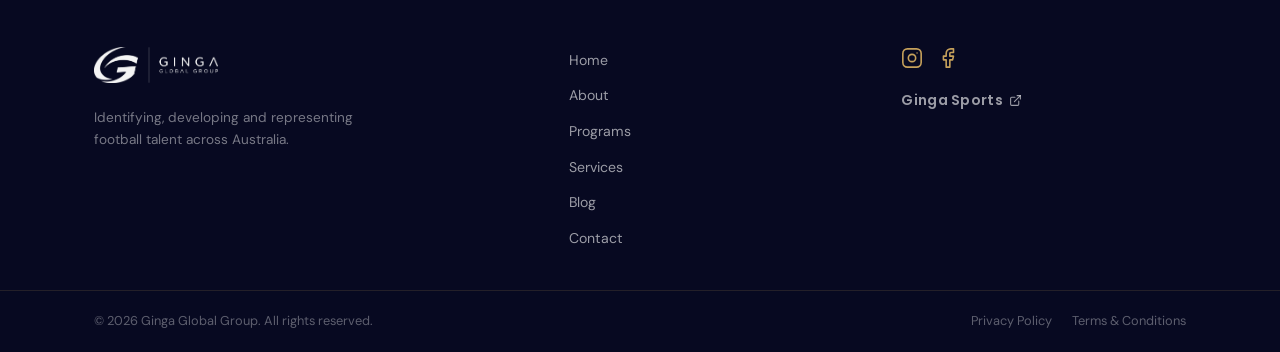
==== commit 5771f540: "Comprehensive SEO improvements across all pages - Homepage: keyword-first title, upgraded to LocalBu" ====
--- a/index.html
+++ b/index.html
@@ -4,63 +4,114 @@
 <meta charset="UTF-8">
 <link rel="icon" type="image/png" href="/favicon.png">
 <meta name="viewport" content="width=device-width, initial-scale=1.0">
-<title>Ginga Global Group | Football Talent Management Sydney</title>
-<meta name="description" content="Sydney football talent management agency. GGG identifies, develops and represents players across Sydney, Melbourne and Adelaide — trials, tours and club pathways.">
+<title>Football Agency Sydney | Talent Management & Player Development | Ginga Global Group</title>
+<meta name="description" content="Sydney's football agency for player development, international tours and club pathways. GGG identifies, develops and represents players across Sydney, Melbourne and Adelaide. Talk to us today.">
 <meta name="robots" content="index, follow">
 <link rel="canonical" href="https://gingaglobalgroup.com/">
 <meta property="og:type" content="website">
 <meta property="og:site_name" content="Ginga Global Group">
 <meta property="og:url" content="https://gingaglobalgroup.com/">
-<meta property="og:title" content="Ginga Global Group | Football Talent Management Sydney">
-<meta property="og:description" content="Sydney football talent management agency. GGG identifies, develops and represents players across Sydney, Melbourne and Adelaide — trials, tours and club pathways.">
+<meta property="og:title" content="Football Agency Sydney | Talent Management & Player Development | Ginga Global Group">
+<meta property="og:description" content="Sydney's football agency for player development, international tours and club pathways. GGG identifies, develops and represents players across Sydney, Melbourne and Adelaide.">
 <meta property="og:image" content="https://gingaglobalgroup.com/images/home-hero-bg.jpg">
 <meta name="twitter:card" content="summary_large_image">
-<meta name="twitter:title" content="Ginga Global Group | Football Talent Management Sydney">
-<meta name="twitter:description" content="Sydney football talent management agency. GGG identifies, develops and represents players across Sydney, Melbourne and Adelaide — trials, tours and club pathways.">
+<meta name="twitter:title" content="Football Agency Sydney | Talent Management & Player Development | Ginga Global Group">
+<meta name="twitter:description" content="Sydney's football agency for player development, international tours and club pathways. GGG identifies, develops and represents players across Sydney, Melbourne and Adelaide.">
 <meta name="twitter:image" content="https://gingaglobalgroup.com/images/home-hero-bg.jpg">
 <link rel="preconnect" href="https://fonts.googleapis.com">
 <link rel="preconnect" href="https://fonts.gstatic.com" crossorigin>
 <link href="https://fonts.googleapis.com/css2?family=Poppins:wght@500;600;700;800&family=DM+Sans:wght@400;500;700&display=swap" rel="stylesheet">
 <link rel="stylesheet" href="css/style.css">
 <script type="application/ld+json">
-{
-  "@context": "https://schema.org",
-  "@type": "SportsOrganization",
-  "name": "Ginga Global Group",
-  "alternateName": "GGG",
-  "url": "https://gingaglobalgroup.com",
-  "logo": "https://gingaglobalgroup.com/images/logo.png",
-  "description": "Sydney-based football talent management and development agency identifying, developing and representing football players across Sydney, Melbourne and Adelaide.",
-  "address": {
-    "@type": "PostalAddress",
-    "addressLocality": "Sydney",
-    "addressRegion": "NSW",
-    "addressCountry": "AU"
-  },
-  "sport": "Football",
-  "areaServed": ["Sydney", "Melbourne", "Adelaide"],
-  "sameAs": [
-    "https://www.instagram.com/gingaglobalgroup",
-    "https://www.facebook.com/gingaglobalgroup"
-  ],
-  "founder": {
-    "@type": "Person",
-    "name": "Theo Vassilikopoulos",
-    "jobTitle": "Owner and Founder"
-  },
-  "employee": [
-    {
+[
+  {
+    "@context": "https://schema.org",
+    "@type": ["SportsOrganization", "LocalBusiness"],
+    "name": "Ginga Global Group",
+    "alternateName": "GGG",
+    "url": "https://gingaglobalgroup.com",
+    "logo": "https://gingaglobalgroup.com/images/logo.png",
+    "image": "https://gingaglobalgroup.com/images/home-hero-bg.jpg",
+    "description": "Sydney football agency specialising in player talent management, development and international football tours across Australia.",
+    "address": {
+      "@type": "PostalAddress",
+      "addressLocality": "Sydney",
+      "addressRegion": "NSW",
+      "addressCountry": "AU"
+    },
+    "geo": {
+      "@type": "GeoCoordinates",
+      "latitude": -33.8688,
+      "longitude": 151.2093
+    },
+    "telephone": "+61414580591",
+    "email": "info@gingaglobalgroup.com",
+    "sport": "Football",
+    "areaServed": [
+      {"@type": "City", "name": "Sydney"},
+      {"@type": "City", "name": "Melbourne"},
+      {"@type": "City", "name": "Adelaide"}
+    ],
+    "sameAs": [
+      "https://www.instagram.com/gingaglobalgroup",
+      "https://www.facebook.com/gingaglobalgroup"
+    ],
+    "founder": {
       "@type": "Person",
       "name": "Theo Vassilikopoulos",
       "jobTitle": "Owner and Founder"
     },
-    {
-      "@type": "Person",
-      "name": "Marcos Bezerra",
-      "jobTitle": "Technical Director"
+    "employee": [
+      {"@type": "Person", "name": "Theo Vassilikopoulos", "jobTitle": "Owner and Founder"},
+      {"@type": "Person", "name": "Marcos Bezerra", "jobTitle": "Technical Director"}
+    ],
+    "hasOfferCatalog": {
+      "@type": "OfferCatalog",
+      "name": "Football Agency Services",
+      "itemListElement": [
+        {"@type": "Offer", "itemOffered": {"@type": "Service", "name": "Football Player Development", "description": "Scouting, mentoring and preparing footballers for the next level of their pathway."}},
+        {"@type": "Offer", "itemOffered": {"@type": "Service", "name": "Club & Coach Connections", "description": "Linking clubs with talented players and experienced coaches across NPL and futsal competitions."}},
+        {"@type": "Offer", "itemOffered": {"@type": "Service", "name": "Elite International Football Tours", "description": "Training camps and tournaments overseas — players have travelled with GGG to Brazil, Thailand, Spain and England."}}
+      ]
     }
-  ]
-}
+  },
+  {
+    "@context": "https://schema.org",
+    "@type": "FAQPage",
+    "mainEntity": [
+      {
+        "@type": "Question",
+        "name": "What is Ginga Global Group?",
+        "acceptedAnswer": {"@type": "Answer", "text": "Ginga Global Group (GGG) is a Sydney-based football agency that identifies, develops and represents football players across Sydney, Melbourne and Adelaide. We manage player development, club pathways and international football tours."}
+      },
+      {
+        "@type": "Question",
+        "name": "What does a football agency in Sydney do?",
+        "acceptedAnswer": {"@type": "Answer", "text": "A football agency in Sydney like GGG scouts and develops players, connects them to trials and representative programs, arranges club pathways, and organises international football tours to countries like Brazil, Thailand, Spain and England."}
+      },
+      {
+        "@type": "Question",
+        "name": "How can my child get scouted for football in Sydney?",
+        "acceptedAnswer": {"@type": "Answer", "text": "GGG scouts players competing at NPL level across Sydney. Contact us directly or register for one of our active programs — such as the Elite Neon Cup Athens 2027 trials — to get in front of our coaching staff."}
+      },
+      {
+        "@type": "Question",
+        "name": "Does Ginga Global Group offer international football tours for youth players?",
+        "acceptedAnswer": {"@type": "Answer", "text": "Yes. GGG has organised over 10 international tours taking 500+ players and families to Brazil, Thailand, Spain and England. Our tours include professional training, matches against elite clubs, and full cultural immersion."}
+      },
+      {
+        "@type": "Question",
+        "name": "What areas does Ginga Global Group operate in?",
+        "acceptedAnswer": {"@type": "Answer", "text": "GGG is based in Sydney, NSW and runs programs across Sydney, Melbourne and Adelaide. We work with players at NPL level and above in both football and futsal."}
+      },
+      {
+        "@type": "Question",
+        "name": "Does GGG offer futsal programs in Sydney?",
+        "acceptedAnswer": {"@type": "Answer", "text": "Yes. GGG has strong ties to the Australian futsal community through the Federation of Australian Futsal and runs programs for futsal players at all levels, including international representation pathways."}
+      }
+    ]
+  }
+]
 </script>
 </head>
 <body>
--- a/css/style.css
+++ b/css/style.css
@@ -140,6 +140,12 @@
 .about-stat span{font-size:0.85rem; color:rgba(18,20,46,0.55);}
 .stat-row{display:grid; grid-template-columns:1fr 1fr; gap:20px; margin-top:30px;}
 
+/* ---------- glance grid (trial/event detail panels) ---------- */
+.glance-grid{display:grid; grid-template-columns:repeat(4,1fr); gap:24px;}
+.glance-item{border-top:2px solid var(--gold); padding:20px 0;}
+.glance-label{display:block; font-family:var(--font-head); font-size:0.7rem; font-weight:600; letter-spacing:0.12em; text-transform:uppercase; color:var(--gold); margin-bottom:8px;}
+.glance-value{display:block; font-size:0.95rem; font-weight:500; color:var(--navy); line-height:1.5;}
+
 .team-grid{display:grid; grid-template-columns:1fr 1fr; gap:40px; margin-top:20px;}
 .team-card h3{font-size:1.25rem; color:var(--navy); margin:18px 0 2px;}
 .team-card .role{color:var(--gold); font-size:0.8rem; font-weight:600; letter-spacing:0.06em; text-transform:uppercase; margin-bottom:14px; display:block;}
@@ -222,7 +228,7 @@
 
 /* ---------- blog ---------- */
 .blog{padding:110px 0; background:var(--white);}
-.blog-grid{display:grid; grid-template-columns:1fr 1fr; gap:28px;}
+.blog-grid{display:grid; grid-template-columns:repeat(3,1fr); gap:28px;}
 .blog-card{border:1px solid rgba(12,15,76,0.1); border-radius:4px; overflow:hidden; display:flex; flex-direction:column;}
 .blog-card .img-slot{--ar: 16/9; border-radius:0; border-left:none; border-right:none; border-top:none;}
 .blog-card .img-slot img{object-position: center 20%;}
@@ -230,9 +236,12 @@
 .blog-tag{font-size:0.72rem; font-weight:600; letter-spacing:0.1em; text-transform:uppercase; color:var(--gold); margin-bottom:10px;}
 .blog-tag.tag-link{text-decoration:none; display:inline-block; cursor:pointer; transition:opacity .15s;}
 .blog-tag.tag-link:hover{opacity:0.65;}
-.blog-filter-bar{margin-bottom:32px;}
-.blog-filter-bar p{color:rgba(18,20,46,0.65); font-size:0.92rem;}
-.blog-filter-bar a{color:var(--gold); font-weight:600;}
+.blog-filter-bar{margin-bottom:36px;}
+.blog-filters{display:flex; flex-wrap:wrap; gap:10px;}
+.blog-filter-btn{font-family:var(--font-head); font-size:0.76rem; font-weight:600; letter-spacing:0.08em; text-transform:uppercase; padding:9px 22px; border-radius:100px; border:1.5px solid rgba(12,15,76,0.2); background:transparent; color:rgba(18,20,46,0.55); cursor:pointer; transition:border-color .18s, color .18s, background .18s;}
+.blog-filter-btn:hover{border-color:var(--navy); color:var(--navy);}
+.blog-filter-btn.active{background:var(--navy); color:var(--white); border-color:var(--navy);}
+.blog-series-bar{margin-top:12px; padding-top:12px; border-top:1px solid rgba(12,15,76,0.1);}
 .blog-card h3{font-size:1.25rem; color:var(--navy); margin-bottom:10px;}
 .blog-card p{color:rgba(18,20,46,0.65); font-size:0.92rem; margin-bottom:18px;}
 .blog-read{font-size:0.85rem; font-weight:600; color:var(--navy); margin-top:auto;}
@@ -247,6 +256,7 @@
 .post-body .img-slot img{object-position: center 20%;}
 .post-content{max-width:720px; margin:0 auto; font-size:1.02rem; color:rgba(18,20,46,0.8);}
 .post-content p{margin-bottom:18px;}
+.post-inline-img{margin:28px 0;} .post-inline-img img{width:100%; border-radius:10px; display:block;}
 .post-content-wrap{max-width:720px; margin:0 auto;}
 
 /* ---------- contact ---------- */
@@ -291,7 +301,7 @@
   .form-row{grid-template-columns:1fr;}
   .service-grid{grid-template-columns:1fr;}
   .equip-grid{grid-template-columns:1fr;}
-  .blog-grid{grid-template-columns:1fr;}
+  .blog-grid{grid-template-columns:1fr 1fr;}
   .hero{padding:160px 0 120px;}
   .stat-row{grid-template-columns:1fr 1fr;}
   .footer-grid{grid-template-columns:1fr; text-align:center;}
@@ -299,6 +309,13 @@
   .footer-social{justify-content:center;}
   .footer-connect{align-items:center;}
   .footer-bottom-inner{flex-direction:column; text-align:center;}
+  .program-card{padding:32px 24px;}
+  .glance-grid{grid-template-columns:1fr 1fr;}
+}
+
+@media (max-width: 480px){
+  .glance-grid{grid-template-columns:1fr;}
+  .program-card{padding:24px 16px;}
 }
 
 @media (prefers-reduced-motion: reduce){
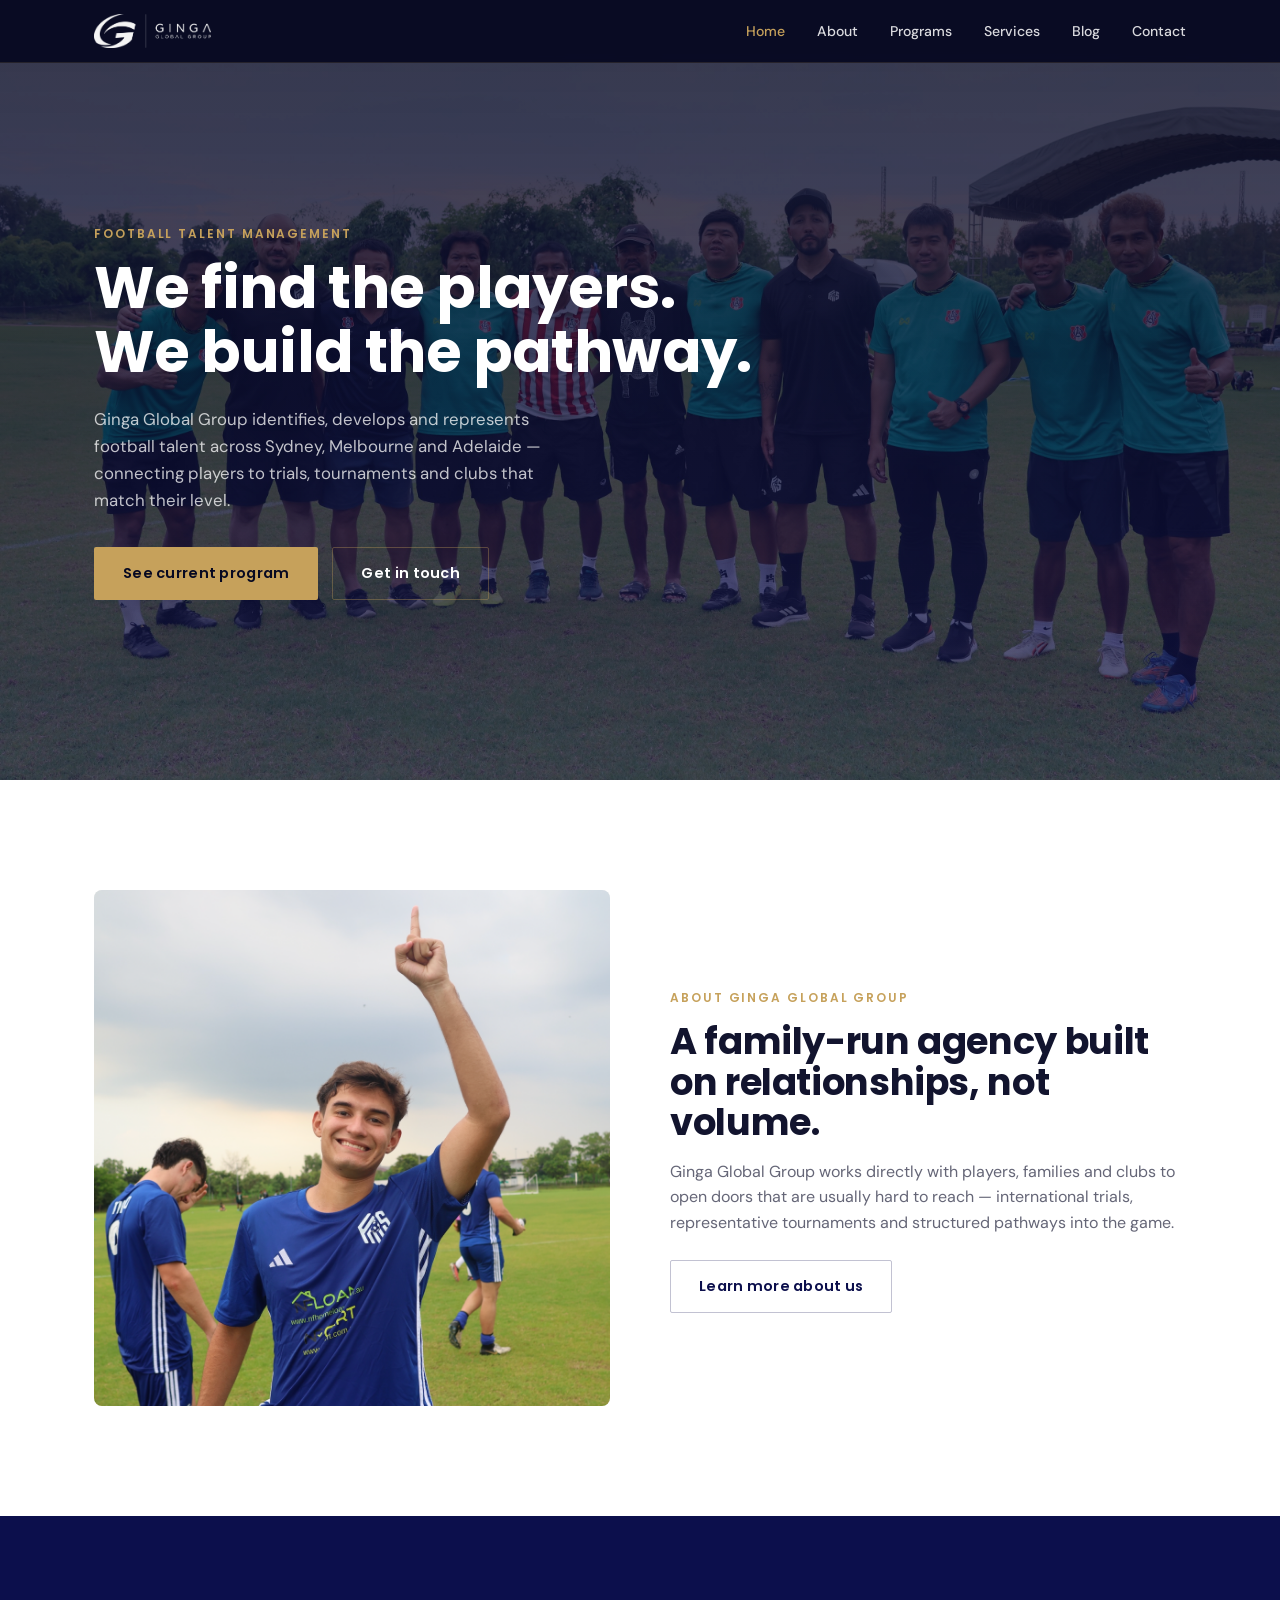
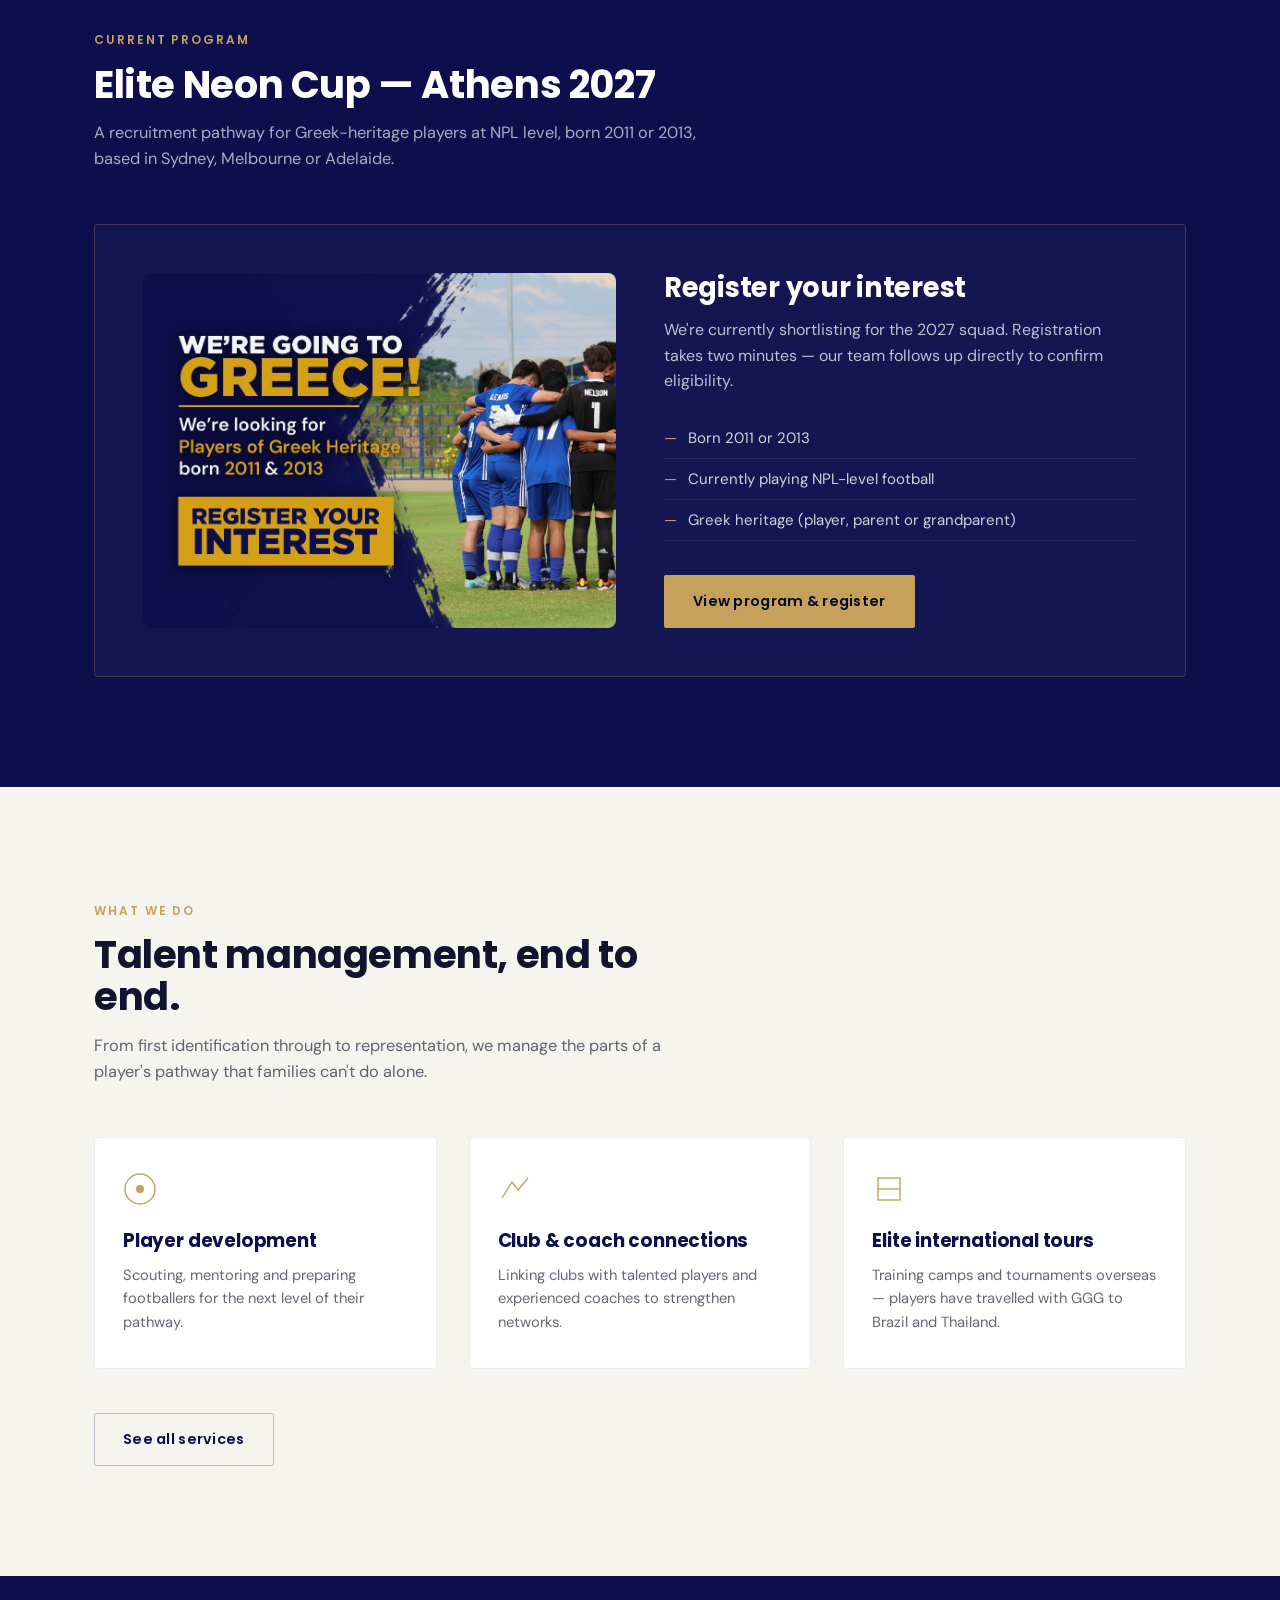
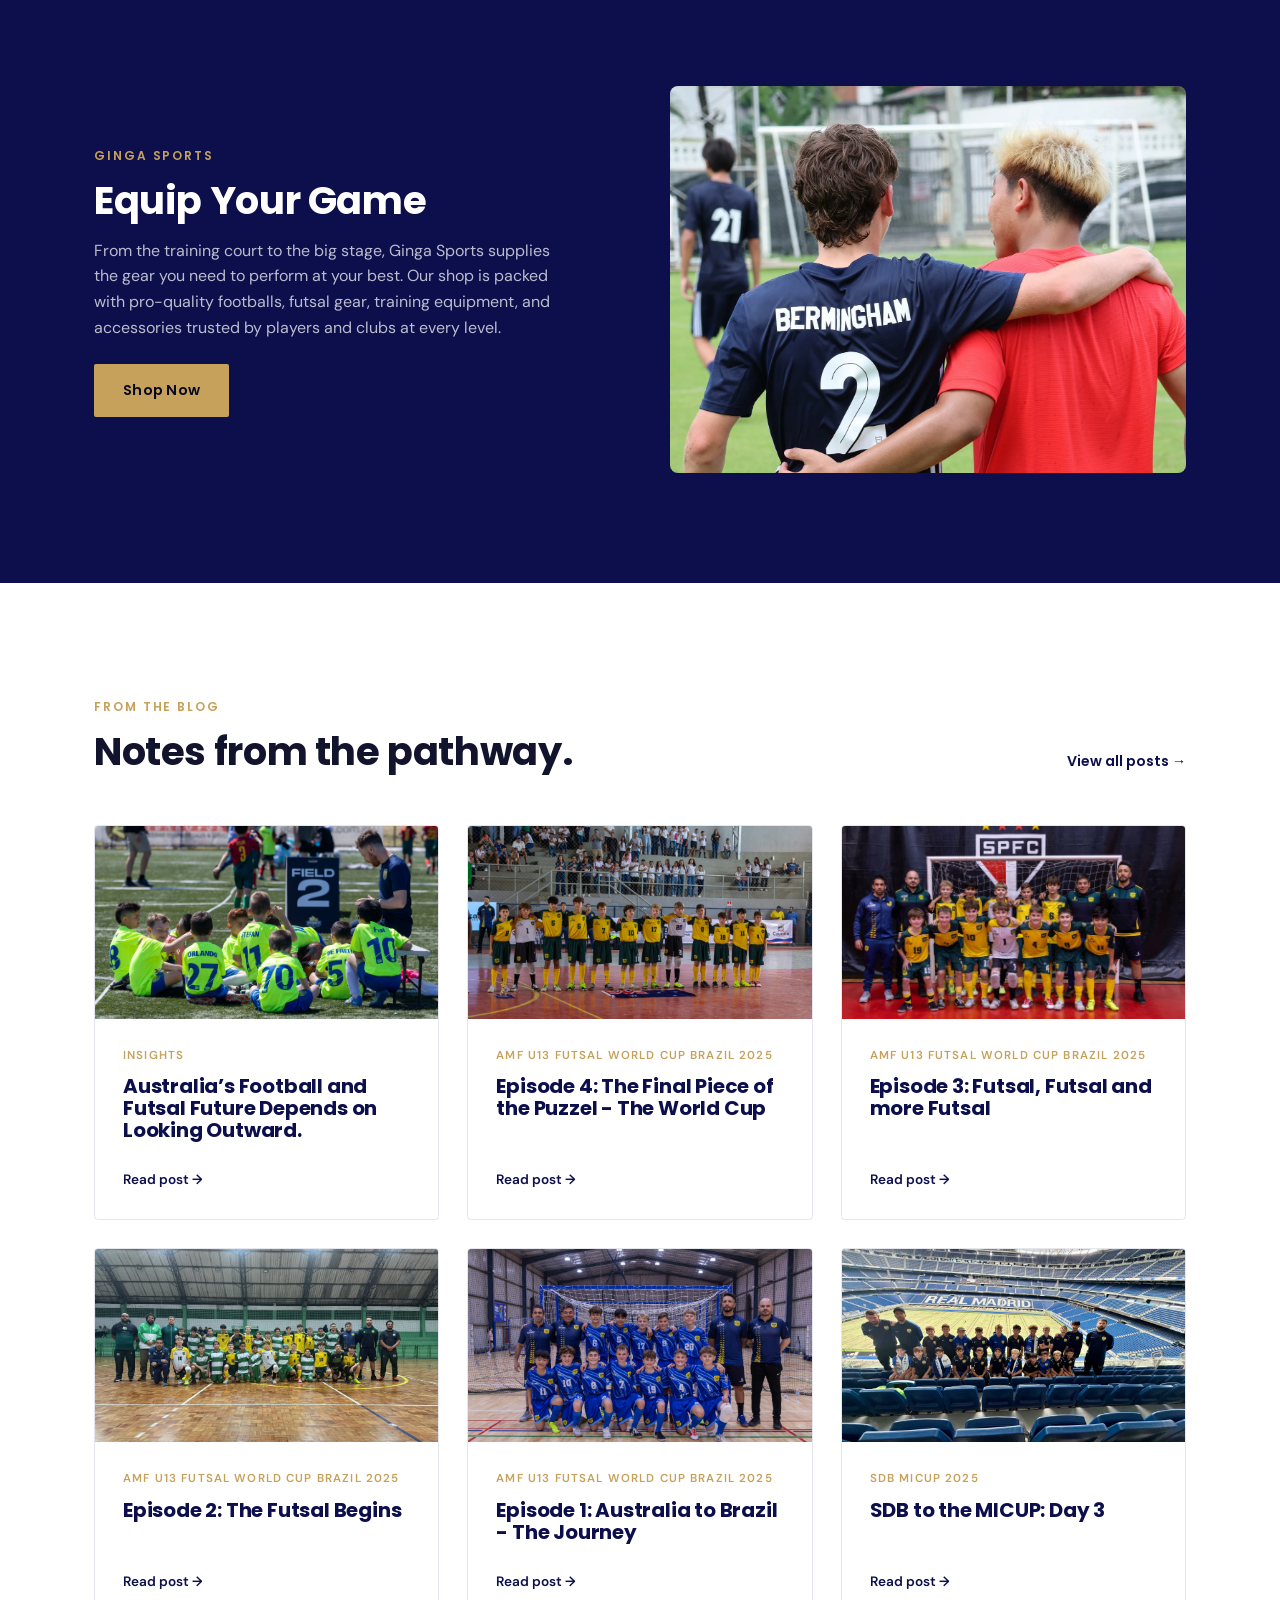
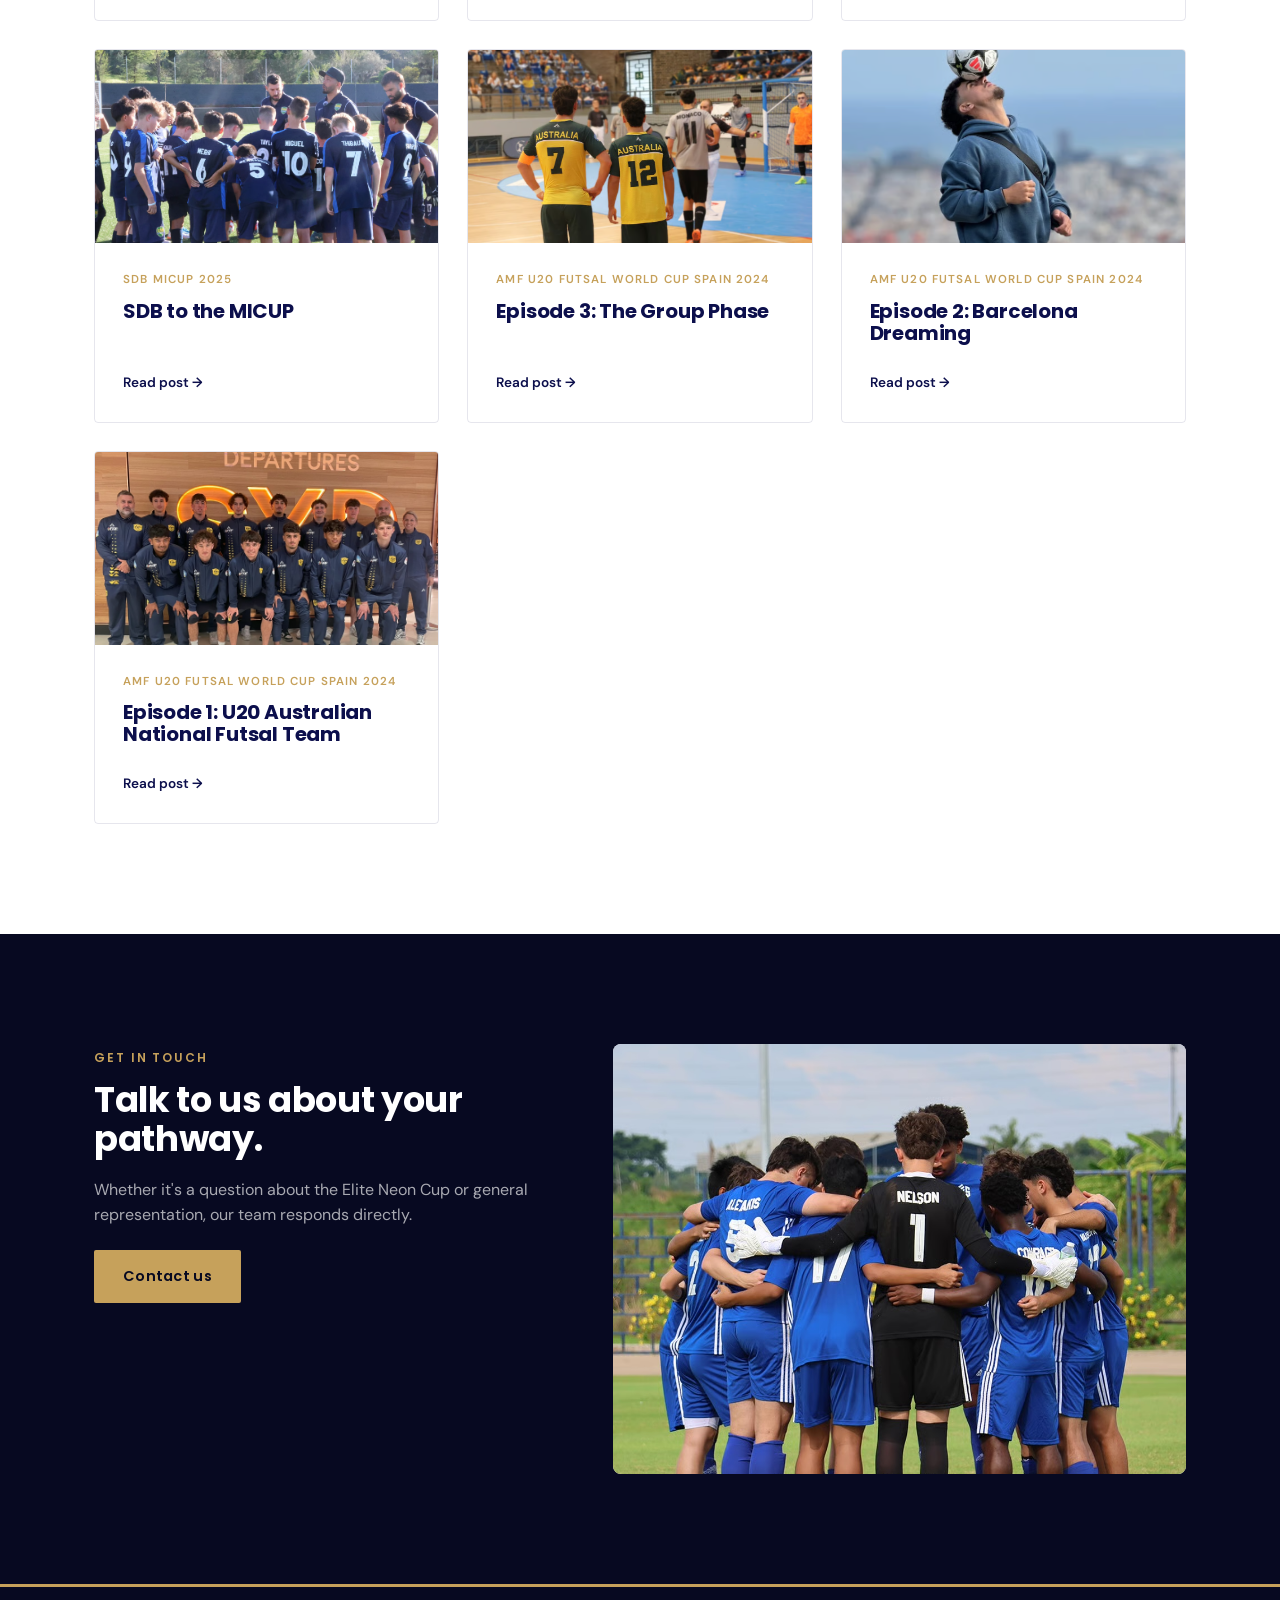
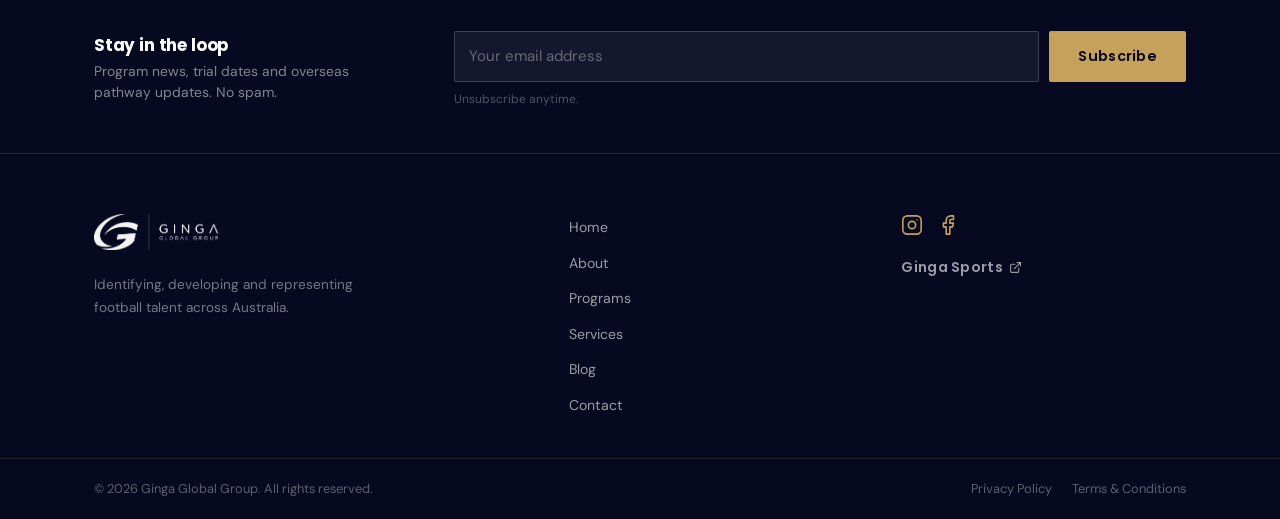
==== commit a9906308: "Add newsletter signup to every page and blog posts Footer signup on all 13 pages ("Stay in the loop"" ====
--- a/index.html
+++ b/index.html
@@ -267,6 +267,28 @@
 </section>
 
 <footer class="site-footer">
+  <div class="footer-newsletter">
+    <div class="wrap footer-newsletter-inner">
+      <div class="footer-nl-copy">
+        <h3>Stay in the loop</h3>
+        <p>Program news, trial dates and overseas pathway updates. No spam.</p>
+      </div>
+      <div class="newsletter-wrap">
+        <form class="newsletter-form" novalidate>
+          <input type="text" name="company" tabindex="-1" autocomplete="off" class="honeypot" aria-hidden="true">
+          <input type="hidden" name="formType" value="Newsletter">
+          <input type="hidden" name="SourcePage" value="">
+          <div class="nl-field">
+            <div class="nl-row">
+              <input type="email" name="Email" placeholder="Your email address" required autocomplete="email">
+              <button type="submit" class="btn btn-gold">Subscribe</button>
+            </div>
+            <p class="nl-note">Unsubscribe anytime.</p>
+          </div>
+        </form>
+      </div>
+    </div>
+  </div>
   <div class="footer-top">
     <div class="wrap footer-grid">
       <div class="footer-brand">
--- a/css/style.css
+++ b/css/style.css
@@ -318,6 +318,34 @@
   .program-card{padding:24px 16px;}
 }
 
+/* ---------- newsletter ---------- */
+.footer-newsletter{border-bottom:1px solid rgba(198,161,91,0.2); padding:44px 0;}
+.footer-newsletter-inner{display:flex; align-items:center; gap:60px;}
+.footer-nl-copy{flex:0 0 300px;}
+.footer-nl-copy h3{font-family:var(--font-head); font-size:1.05rem; font-weight:700; color:var(--white); margin-bottom:6px;}
+.footer-nl-copy p{font-size:0.87rem; color:rgba(255,255,255,0.5); line-height:1.55;}
+.newsletter-wrap{flex:1;}
+.newsletter-form{gap:0;}
+.nl-row{display:flex; gap:10px;}
+.nl-row input[type="email"]{flex:1; min-width:0;}
+.nl-row .btn{flex-shrink:0;}
+.nl-note{font-size:0.75rem; color:rgba(255,255,255,0.3); margin-top:8px;}
+.nl-error{font-size:0.8rem; color:#e08787; margin-top:6px;}
+.newsletter-success{font-family:var(--font-head); font-weight:600; font-size:0.95rem; color:#7fd39a;}
+
+.post-newsletter{margin:48px auto 0; max-width:720px; padding:36px 40px; background:var(--navy); border-left:3px solid var(--gold); border-radius:2px;}
+.post-newsletter h3{font-family:var(--font-head); font-size:1rem; font-weight:700; color:var(--white); margin-bottom:16px;}
+.post-newsletter .nl-note{color:rgba(255,255,255,0.35);}
+.post-newsletter .newsletter-success{padding-top:4px;}
+
+@media (max-width:860px){
+  .footer-newsletter-inner{flex-direction:column; align-items:stretch; gap:20px;}
+  .footer-nl-copy{flex:none;}
+  .nl-row{flex-direction:column;}
+  .nl-row .btn{width:100%; justify-content:center;}
+  .post-newsletter{padding:28px 24px;}
+}
+
 @media (prefers-reduced-motion: reduce){
   html{scroll-behavior:auto;}
   *{transition:none !important;}
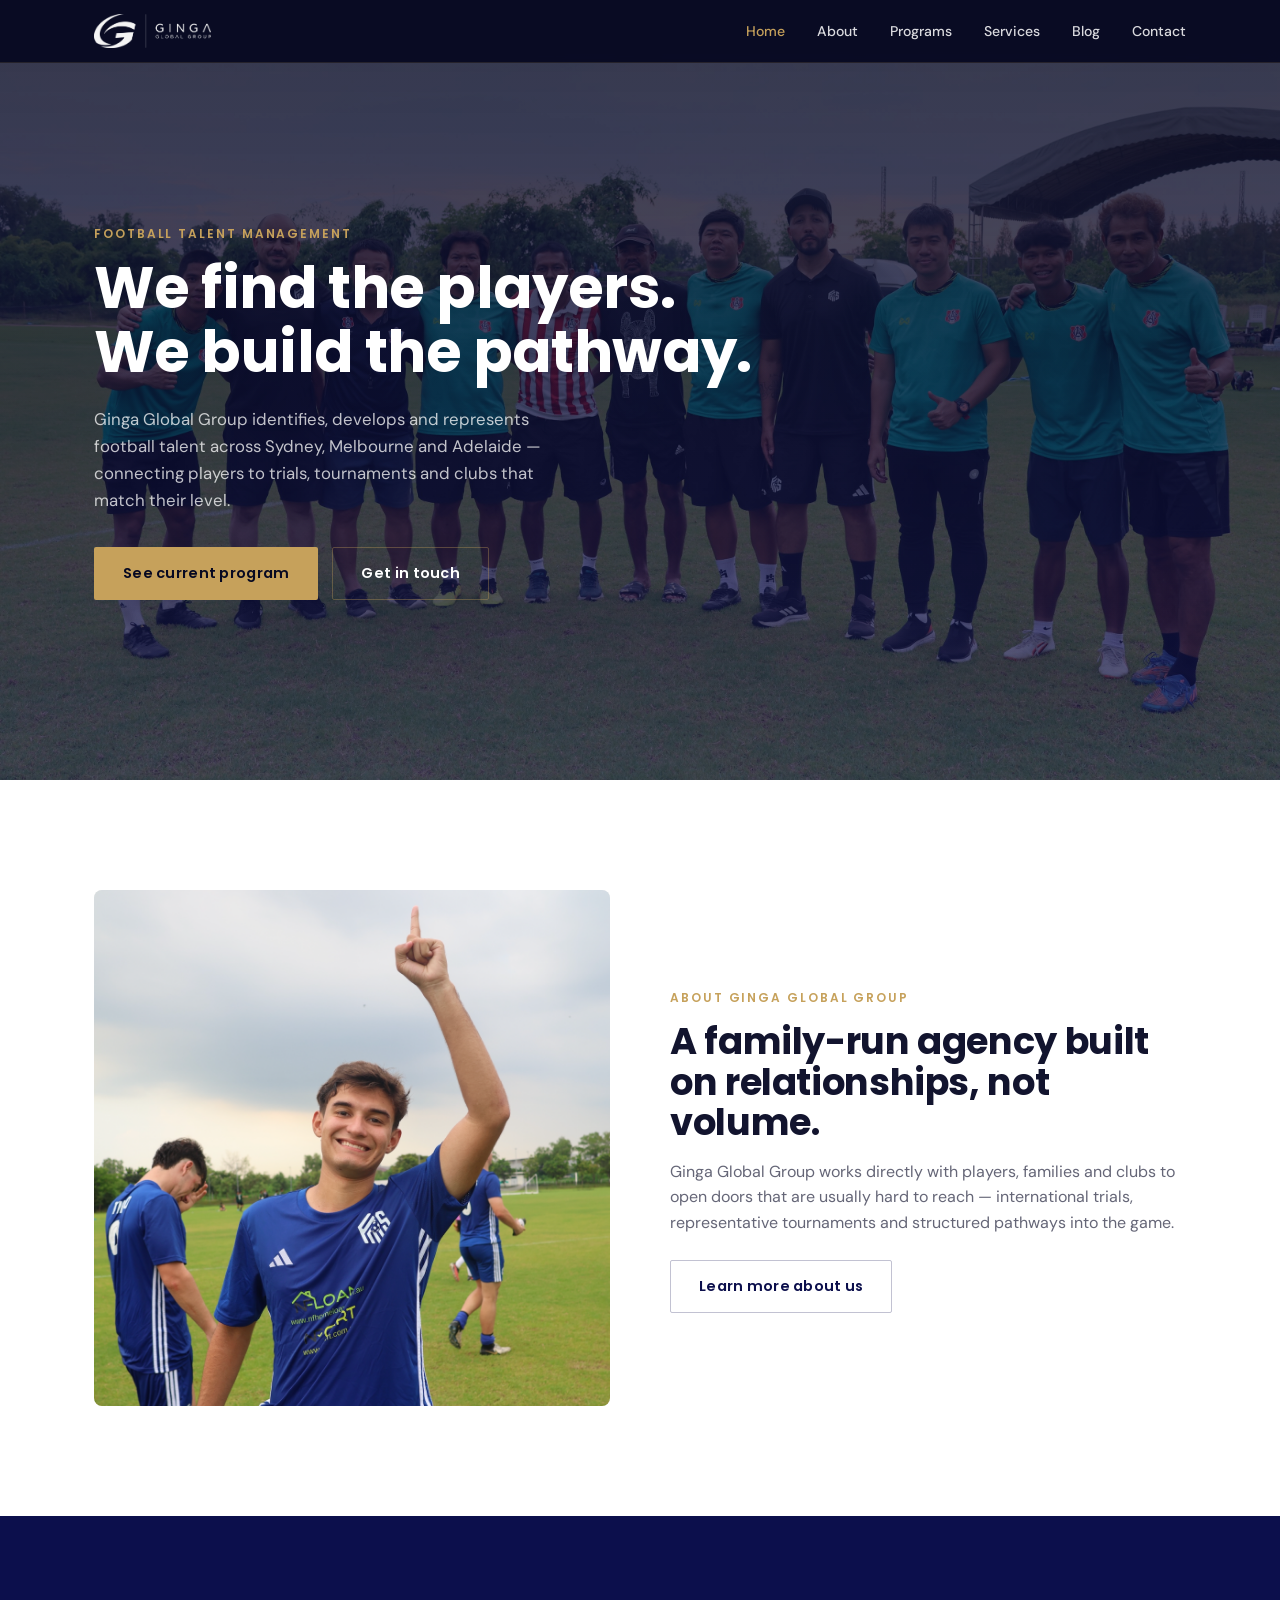
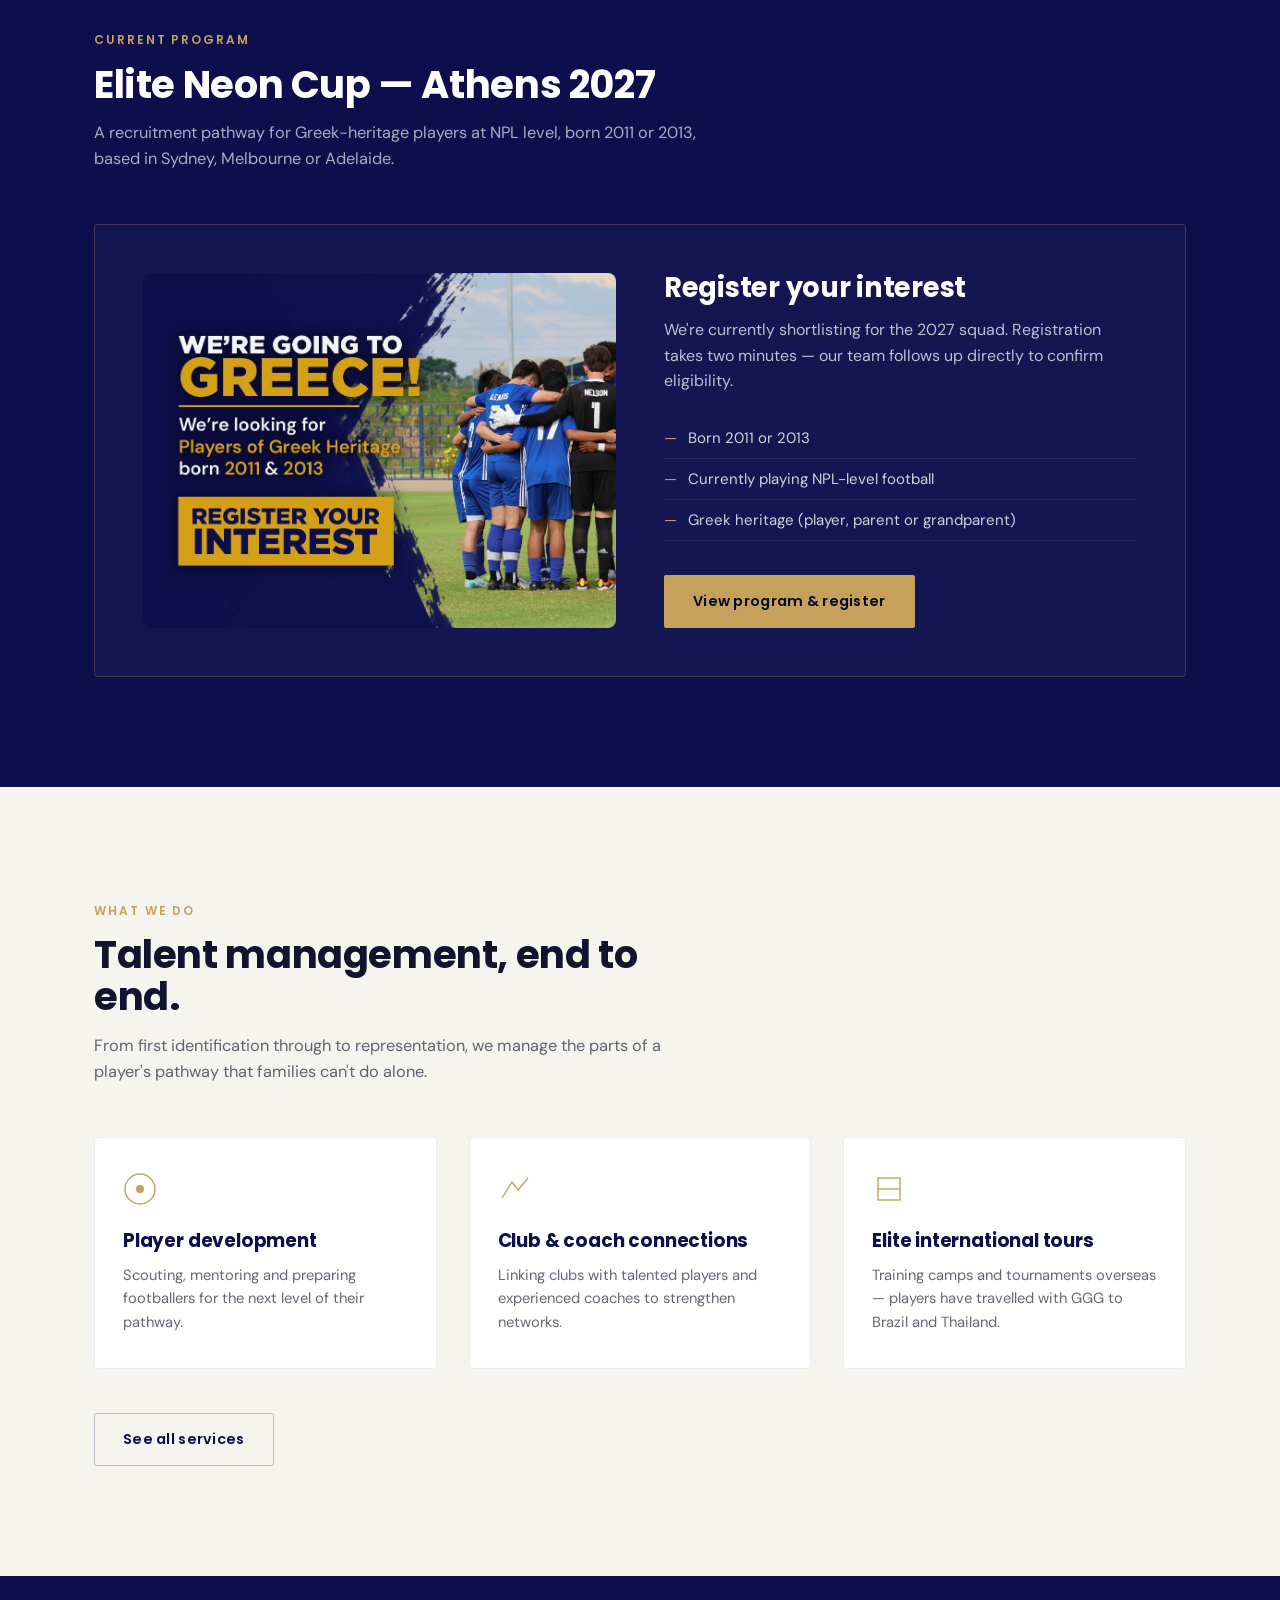
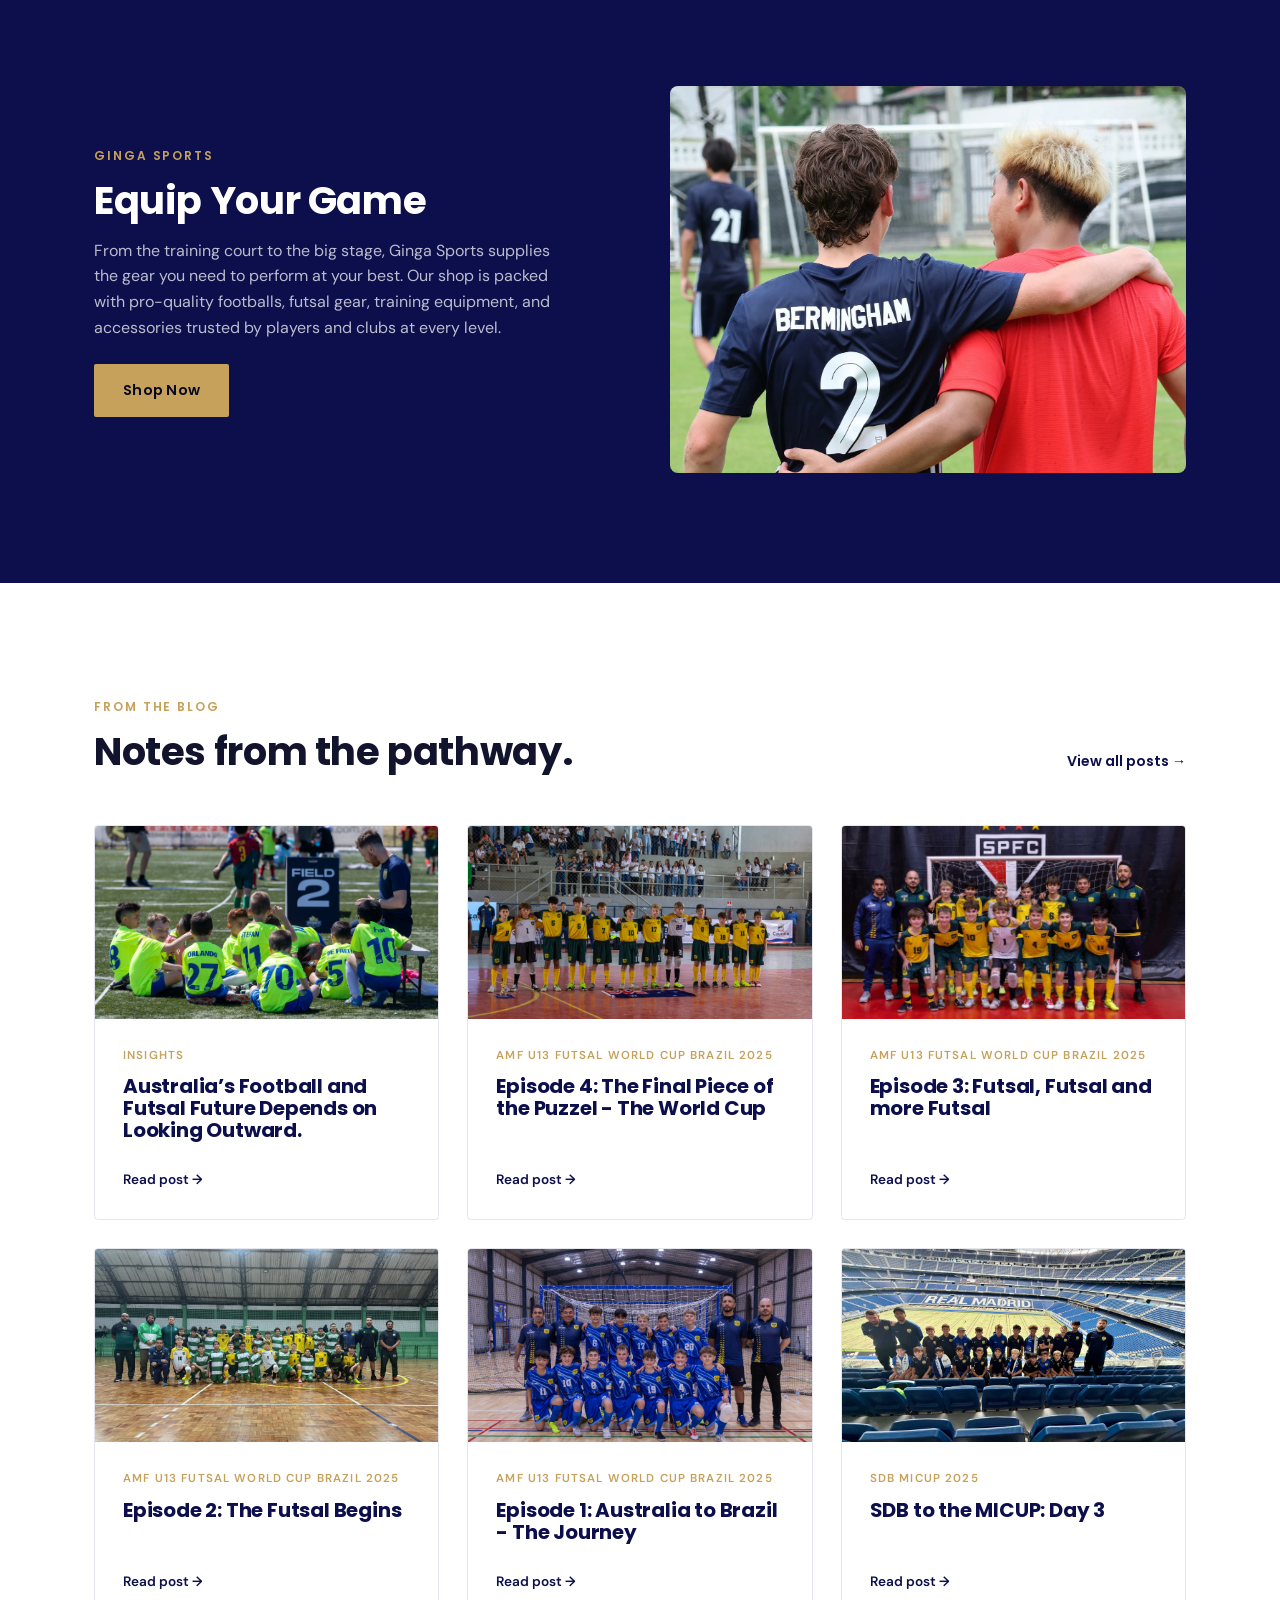
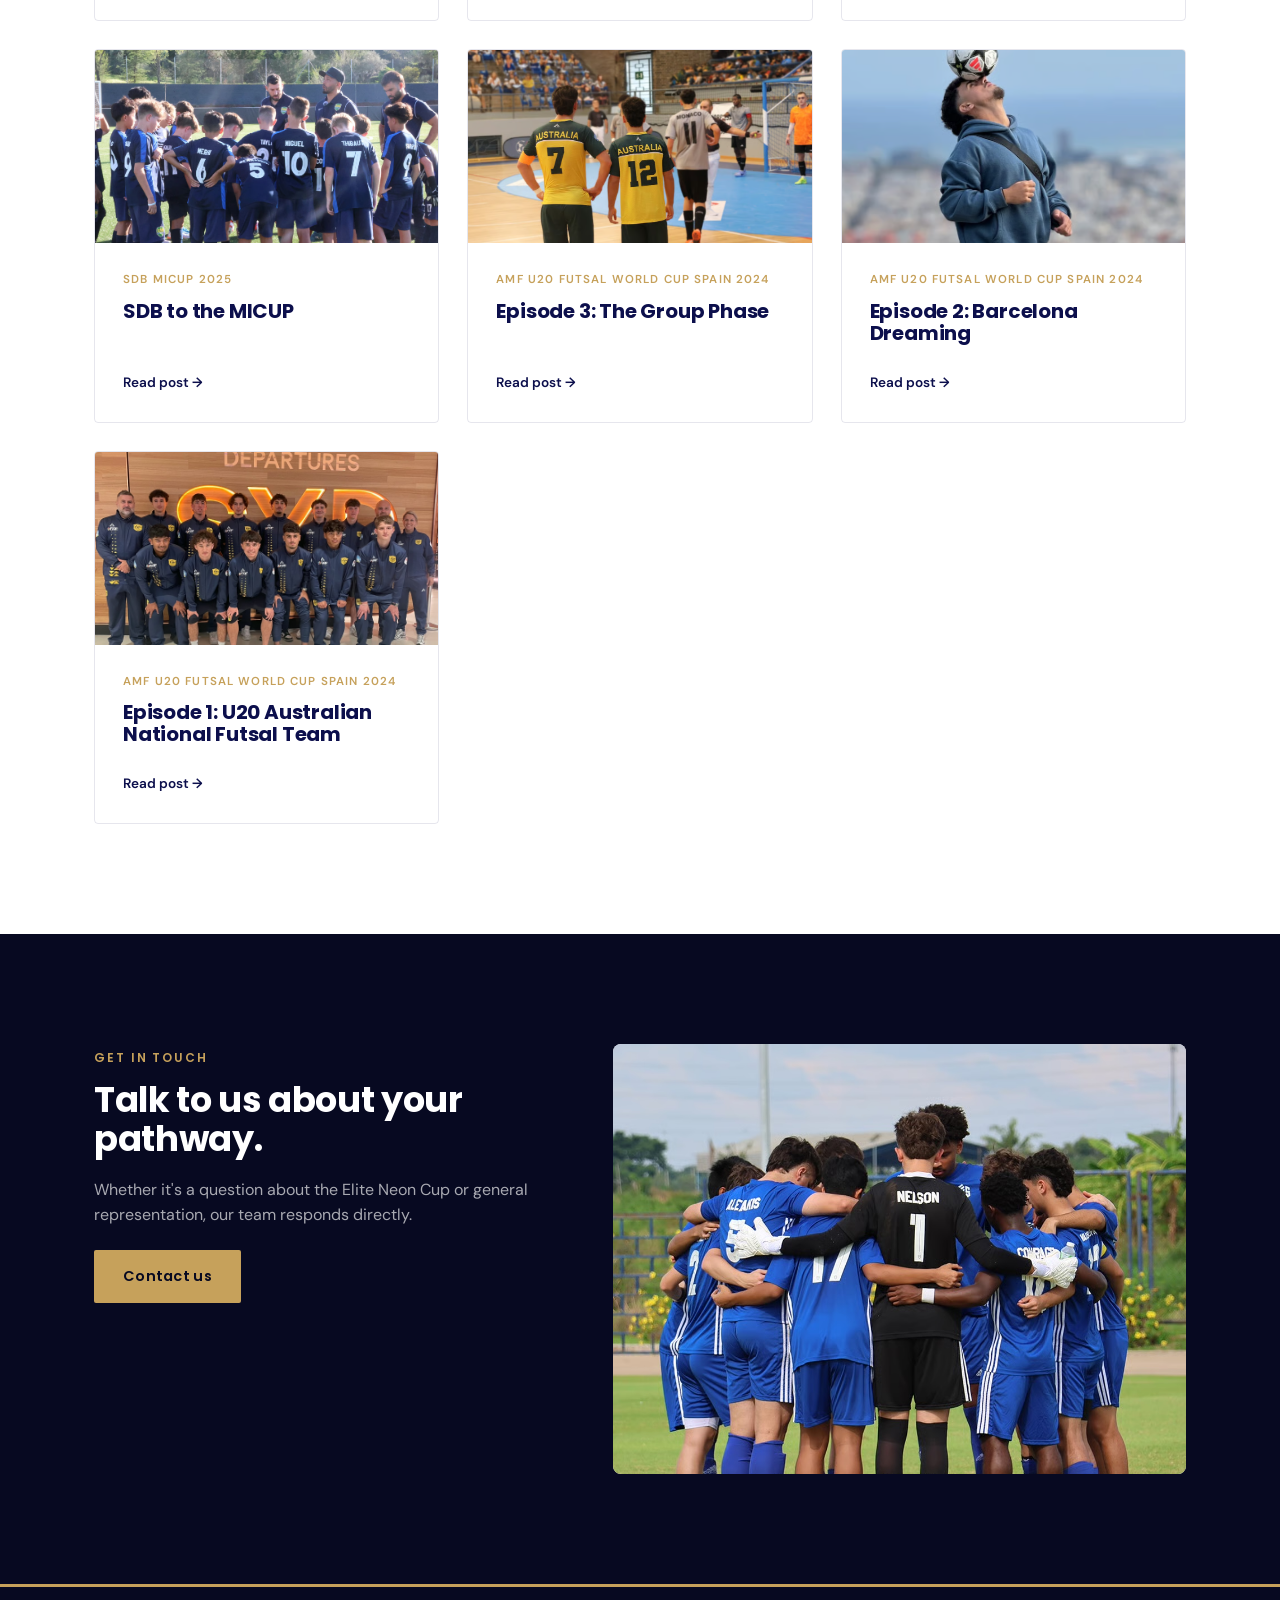
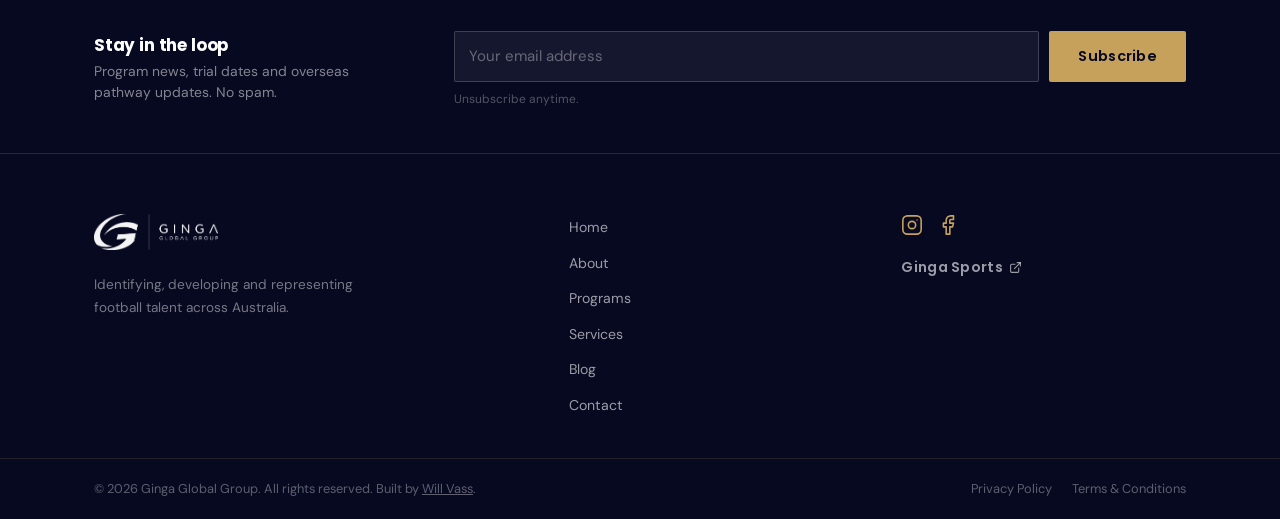
==== commit 28d98627: "Add Built by Will Vass footer credit Co-Authored-By: Claude Opus 5.5 <noreply@anthropic.com>" ====
--- a/index.html
+++ b/index.html
@@ -326,7 +326,7 @@
   </div>
   <div class="footer-bottom">
     <div class="wrap footer-bottom-inner">
-      <p>&copy; 2026 Ginga Global Group. All rights reserved.</p>
+      <p>&copy; 2026 Ginga Global Group. All rights reserved. Built by <a href="https://bywillvass.com" target="_blank" rel="noopener noreferrer" style="text-decoration:underline">Will Vass</a>.</p>
       <div class="footer-legal">
         <a href="privacy-policy">Privacy Policy</a>
         <a href="terms-conditions">Terms &amp; Conditions</a>
